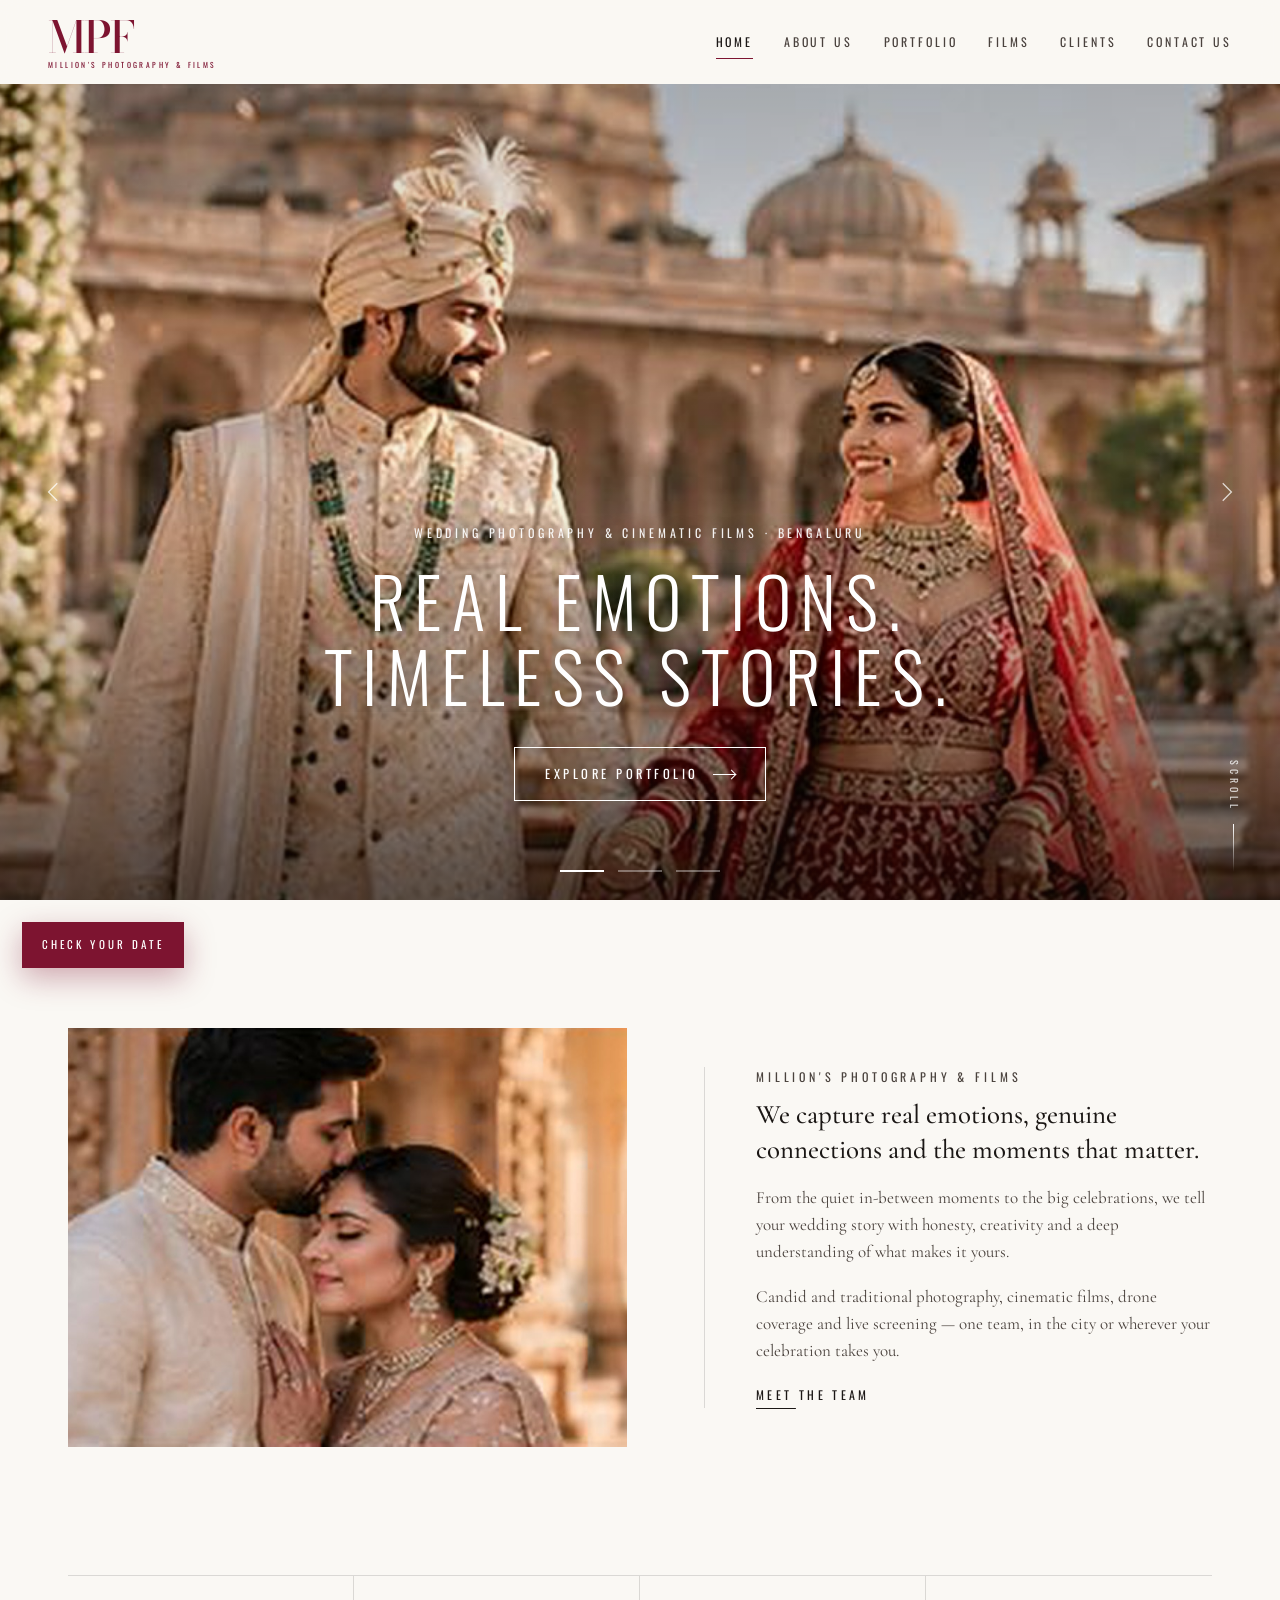
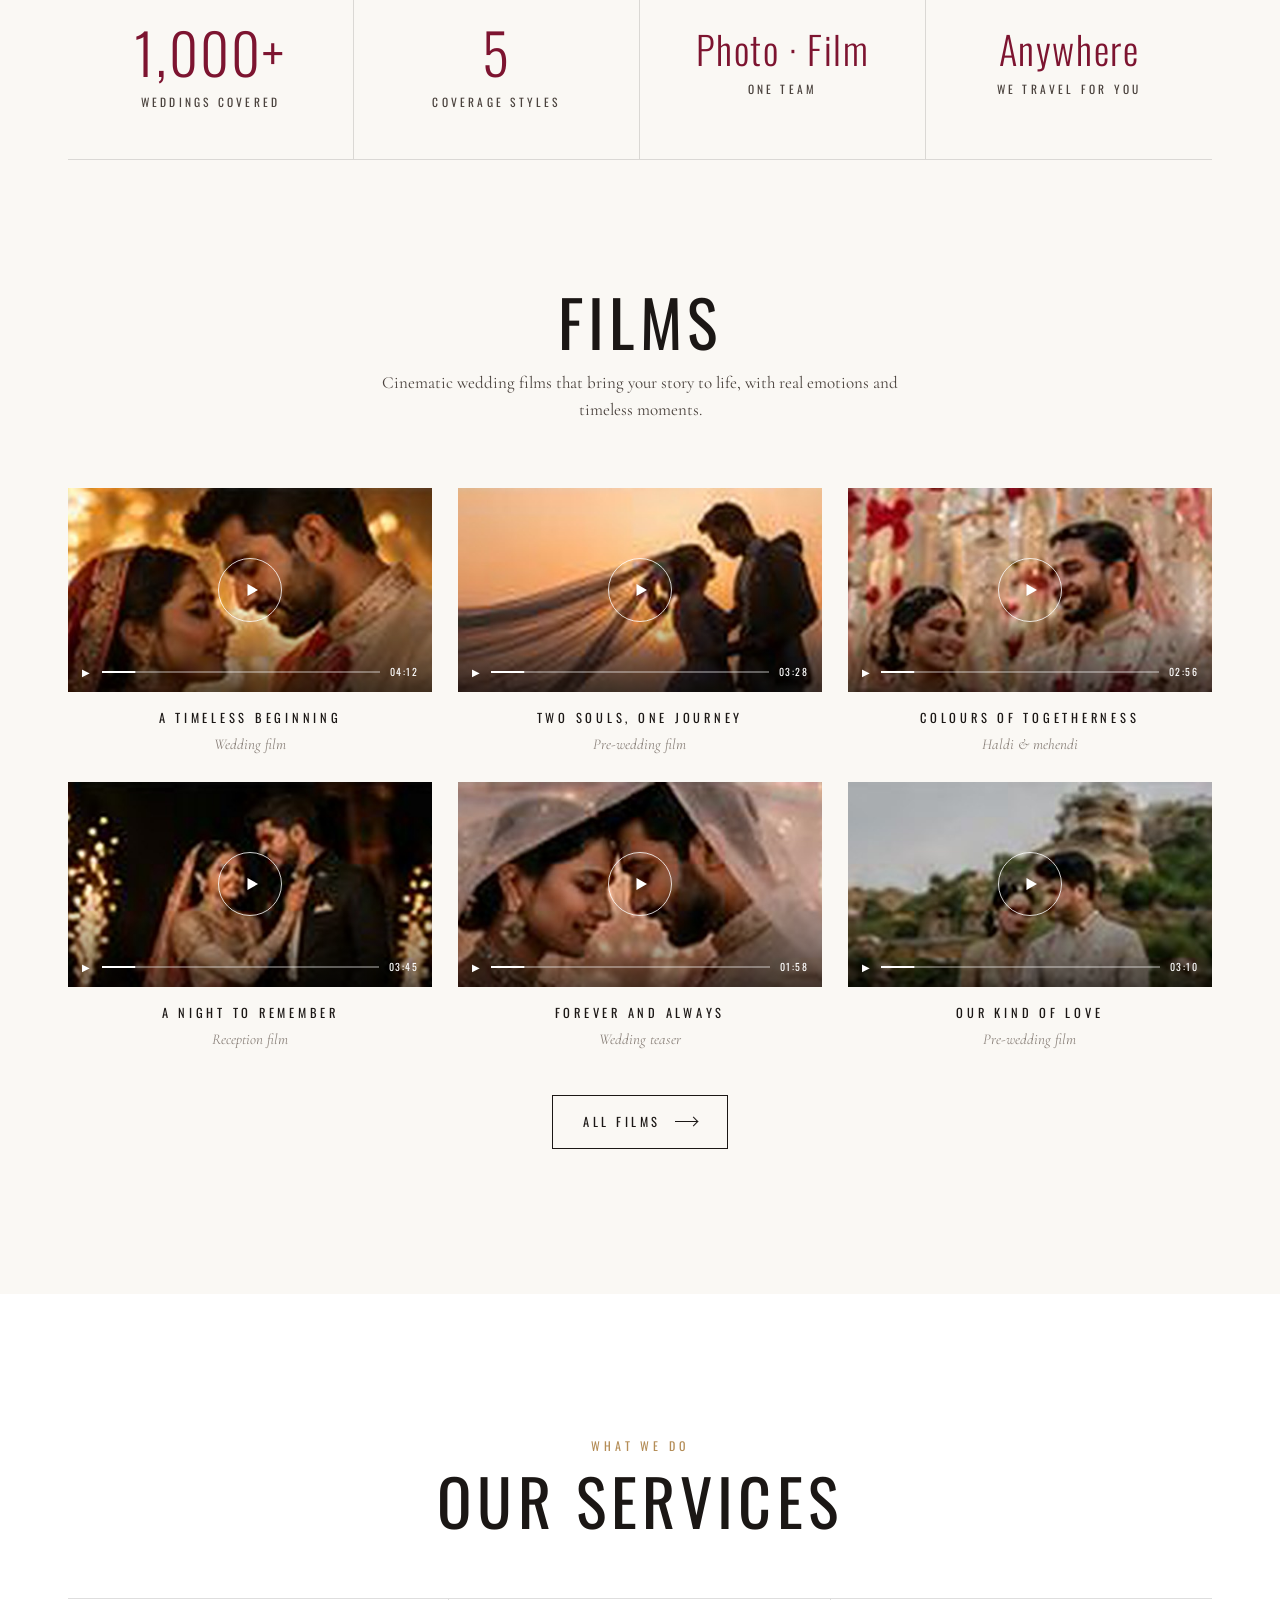
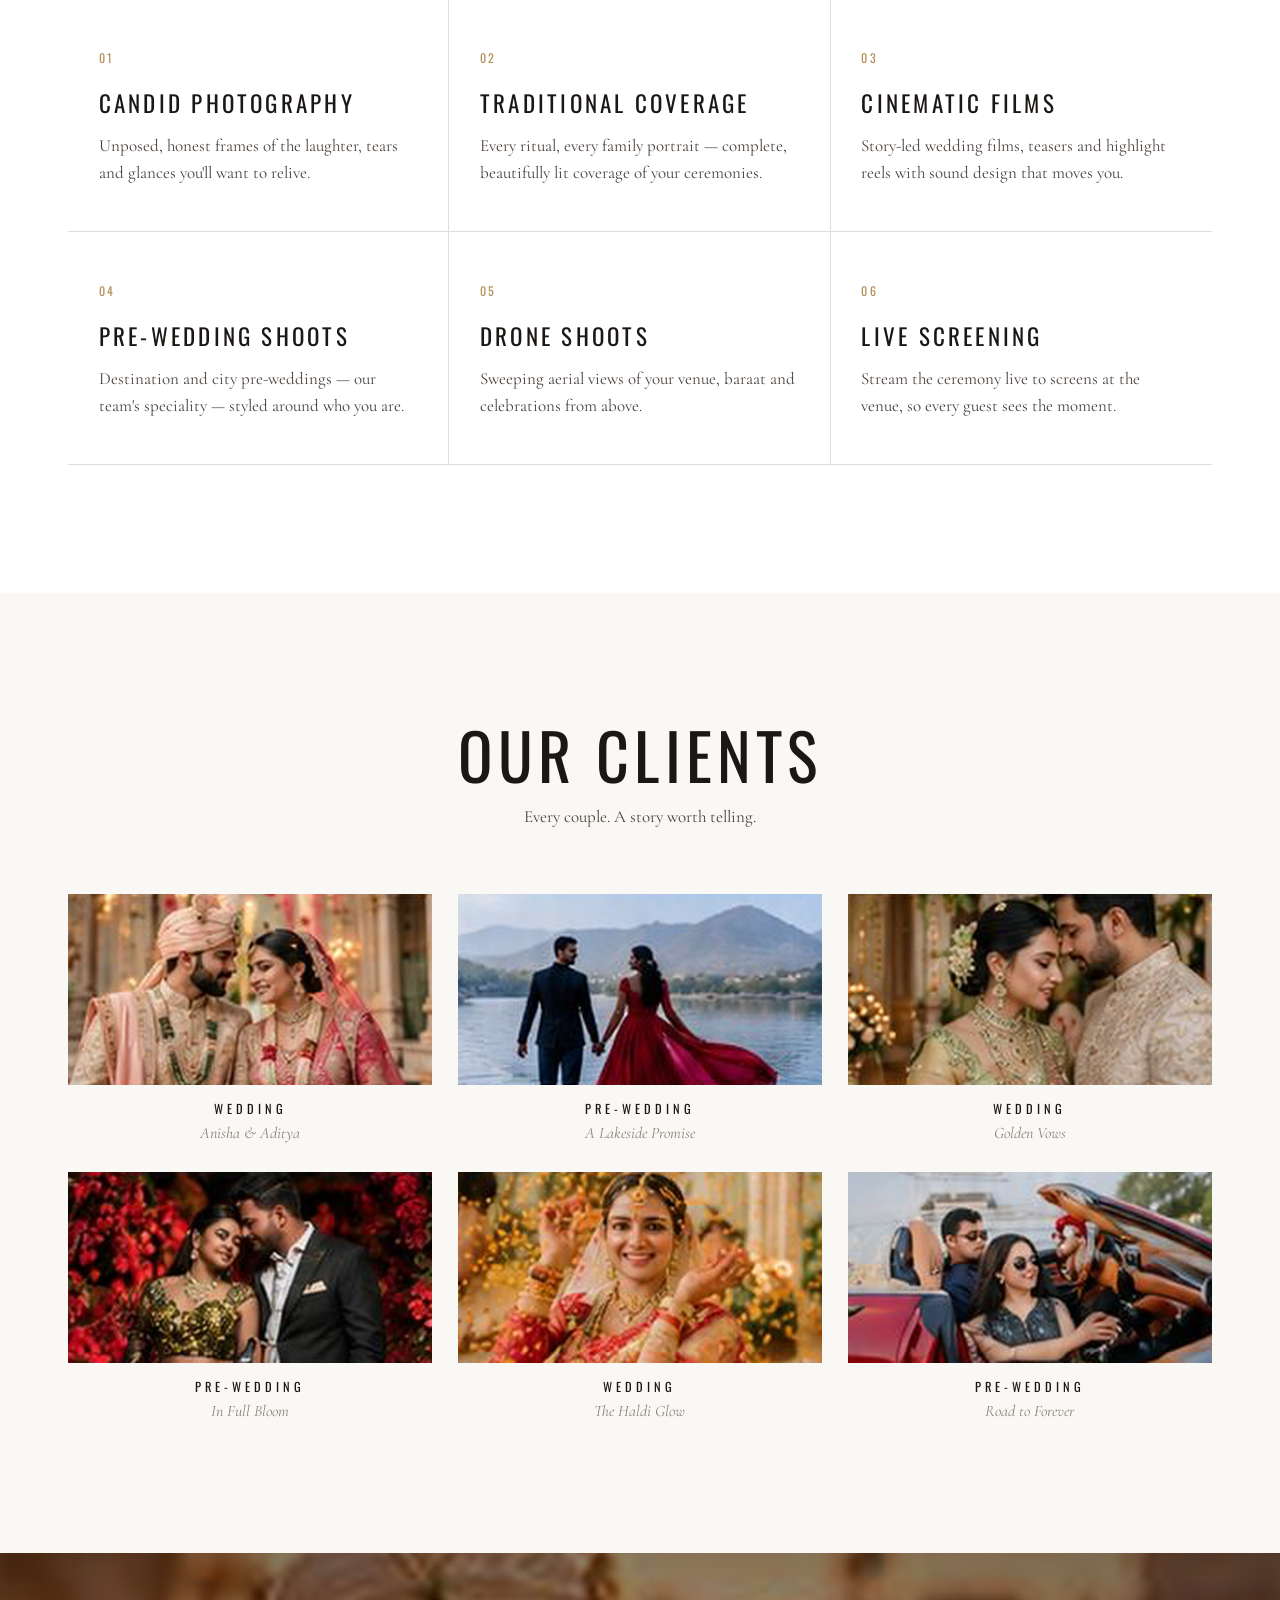
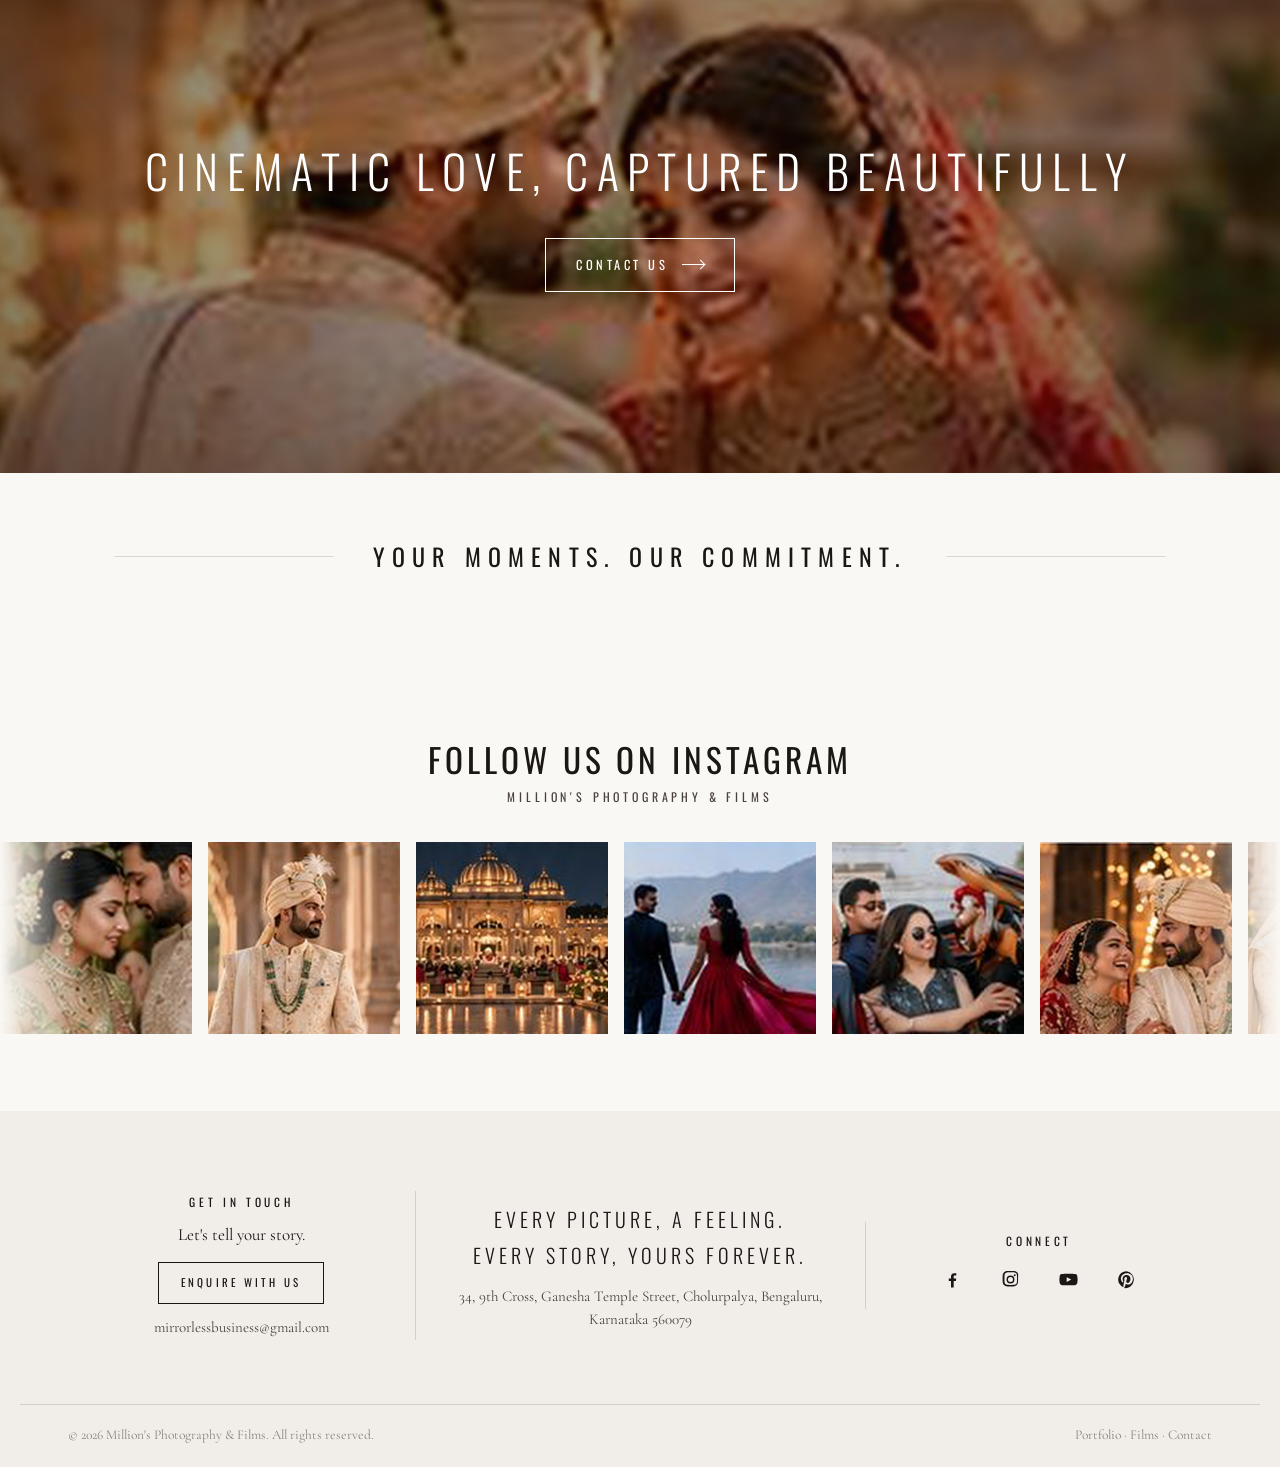
==== index.html @ c2e30fba "Million's Photography & Films website: 13 pages, galleries, film modal, enquiry form, SEO Co-Authore" ====
<!doctype html>
<html lang="en-IN">
<head>
<meta charset="utf-8">
<meta name="viewport" content="width=device-width, initial-scale=1, viewport-fit=cover">
<title>Million&#x27;s Photography &amp; Films — Wedding Photography &amp; Cinematic Films, Bengaluru</title>
<meta name="description" content="Million&#x27;s Photography &amp; Films — candid &amp; traditional wedding photography, cinematic wedding films, pre-wedding shoots, drone and live screening in Bengaluru.">
<link rel="canonical" href="https://millionsphotography.vercel.app/">
<meta name="theme-color" content="#faf8f4">
<meta property="og:type" content="website"><meta property="og:site_name" content="Million&#x27;s Photography &amp; Films">
<meta property="og:title" content="Million&#x27;s Photography &amp; Films — Wedding Photography &amp; Cinematic Films, Bengaluru"><meta property="og:description" content="Million&#x27;s Photography &amp; Films — candid &amp; traditional wedding photography, cinematic wedding films, pre-wedding shoots, drone and live screening in Bengaluru.">
<meta property="og:image" content="https://millionsphotography.vercel.app/assets/img/hero-palace.jpg"><meta name="twitter:card" content="summary_large_image">
<link rel="icon" href="assets/favicon.svg" type="image/svg+xml"><link rel="manifest" href="site.webmanifest">
<link rel="preconnect" href="https://fonts.googleapis.com"><link rel="preconnect" href="https://fonts.gstatic.com" crossorigin>
<link href="https://fonts.googleapis.com/css2?family=Bodoni+Moda:opsz,wght@6..96,500&family=Cormorant+Garamond:ital,wght@0,400;0,500;0,600;1,400&family=Oswald:wght@300;400&display=swap" rel="stylesheet">
<link rel="stylesheet" href="assets/css/site.css">
<script>try{if(sessionStorage.getItem('mpf-seen'))document.documentElement.classList.add('no-loader')}catch(e){}</script>
<script type="application/ld+json">{"@context": "https://schema.org", "@type": "ProfessionalService", "name": "Million's Photography & Films", "alternateName": "MPF", "image": "https://millionsphotography.vercel.app/assets/img/hero-palace.jpg", "url": "https://millionsphotography.vercel.app", "email": "mirrorlessbusiness@gmail.com", "address": {"@type": "PostalAddress", "streetAddress": "34, 9th Cross, Ganesha Temple Street, Cholurpalya", "addressLocality": "Bengaluru", "addressRegion": "Karnataka", "postalCode": "560079", "addressCountry": "IN"}, "areaServed": ["Bengaluru", "Karnataka", "India"], "priceRange": "₹₹₹", "knowsAbout": ["Wedding photography", "Candid photography", "Wedding cinematography", "Pre-wedding shoots", "Drone shoots"], "hasMap": "https://www.google.com/maps/search/?api=1&query=Million's+Photography,+34+9th+Cross,+Cholurpalya,+Bengaluru"}</script>
</head>
<body>
<a class="skip" href="#main">Skip to content</a>
<div class="loader" aria-hidden="true"><div class="mono"><span>M</span><span>P</span><span>F</span></div><div class="cap">Photography &amp; Films</div><div class="bar"><i></i></div></div>
<div class="veil" aria-hidden="true"></div>
<header class="hdr"><div class="wrap">
  <a class="logo" href="index.html" aria-label="Million&#x27;s Photography &amp; Films — home"><b>MPF</b><small>MILLION'S PHOTOGRAPHY &amp; FILMS</small></a>
  <nav class="nav" aria-label="Primary"><a href="index.html" aria-current="page">Home</a><a href="about.html">About Us</a><a href="portfolio.html">Portfolio</a><a href="films.html">Films</a><a href="clients.html">Clients</a><a href="contact.html">Contact Us</a></nav>
  <button class="burger" aria-label="Menu" aria-expanded="false" aria-controls="mnav"><i></i><i></i><i></i></button>
</div></header>
<div class="mnav" id="mnav"><a class="big" href="index.html" aria-current="page"><em>01</em>Home</a><a class="big" href="about.html"><em>02</em>About Us</a><a class="big" href="portfolio.html"><em>03</em>Portfolio</a><a class="big" href="films.html"><em>04</em>Films</a><a class="big" href="clients.html"><em>05</em>Clients</a><a class="big" href="contact.html"><em>06</em>Contact Us</a><p class="meta">34, 9th Cross, Ganesha Temple Street, Cholurpalya, Bengaluru, Karnataka 560079<br><a data-email href="#"></a></p></div>
<main id="main">

<section class="hero" aria-label="Featured work">
  <div class="slide on"><img src="assets/img/hero-palace.jpg" alt="Bride and groom walking through a palace courtyard" width="1364" height="548" fetchpriority="high" ></div><div class="slide"><img src="assets/img/contact-hero.jpg" alt="Couple embracing among white florals" width="1356" height="622" loading="lazy" decoding="async" ></div><div class="slide"><img src="assets/img/story-hero.jpg" alt="Wedding couple at a heritage venue" width="1280" height="484" loading="lazy" decoding="async" ></div>
  <div class="cap"><p class="eyebrow">Wedding Photography &amp; Cinematic Films · Bengaluru</p>
  <h1><span class="ln"><span>Real emotions.</span></span><span class="ln"><span>Timeless stories.</span></span></h1>
  <a class="btn light" href="portfolio.html">Explore portfolio <span class="arr"></span></a></div>
  <button class="ctl prev" aria-label="Previous slide"></button><button class="ctl next" aria-label="Next slide"></button>
  <div class="dots"></div><span class="scroll-cue">SCROLL</span>
</section>

<section class="sec"><div class="wrap split">
  <div class="media frame mask"><img src="assets/img/intro-kiss.jpg" alt="Groom kissing the bride on her forehead under palace arches" width="1324" height="604" loading="lazy" decoding="async" ></div>
  <div class="vline body" data-reveal>
    <p class="eyebrow">Million's Photography &amp; Films</p>
    <h2 class="lede">We capture real emotions, genuine connections and the moments that matter.</h2>
    <p>From the quiet in-between moments to the big celebrations, we tell your wedding story with honesty, creativity and a deep understanding of what makes it yours.</p>
    <p>Candid and traditional photography, cinematic films, drone coverage and live screening — one team, in the city or wherever your celebration takes you.</p>
    <a class="link-u" href="about.html">Meet the team</a>
  </div>
</div></section>

<section class="wrap"><div class="stats" data-stagger>
  <div class="stat"><b data-count="1000" data-suffix="+">0</b><span>Weddings covered</span></div>
  <div class="stat"><b>5</b><span>Coverage styles</span></div>
  <div class="stat"><b style="font-size:clamp(26px,3vw,44px);padding-top:.15em">Photo · Film</b><span>One team</span></div>
  <div class="stat"><b style="font-size:clamp(26px,3vw,44px);padding-top:.15em">Anywhere</b><span>We travel for you</span></div>
</div></section>

<section class="sec"><div class="wrap">
  <div class="sec-head"><h2 class="h-display split-h">Films</h2><p data-reveal>Cinematic wedding films that bring your story to life, with real emotions and timeless moments.</p></div>
  <div class="films" data-stagger><div class="film" role="button" tabindex="0" data-film="a-timeless-beginning" data-title="A Timeless Beginning" data-poster="assets/img/film-1.jpg" data-cursor="Play">
<div class="thumb"><img src="assets/img/film-1.jpg" alt="A Timeless Beginning — wedding film still" width="872" height="276" loading="lazy" decoding="async" ><span class="play"><svg viewBox="0 0 24 24"><path d="M6 4l14 8-14 8z"/></svg></span><span class="bar">▶<i></i>04:12</span></div>
<h3>A Timeless Beginning</h3><p>Wedding film</p></div><div class="film" role="button" tabindex="0" data-film="two-souls-one-journey" data-title="Two Souls, One Journey" data-poster="assets/img/film-2.jpg" data-cursor="Play">
<div class="thumb"><img src="assets/img/film-2.jpg" alt="Two Souls, One Journey — wedding film still" width="876" height="276" loading="lazy" decoding="async" ><span class="play"><svg viewBox="0 0 24 24"><path d="M6 4l14 8-14 8z"/></svg></span><span class="bar">▶<i></i>03:28</span></div>
<h3>Two Souls, One Journey</h3><p>Pre-wedding film</p></div><div class="film" role="button" tabindex="0" data-film="colours-of-togetherness" data-title="Colours of Togetherness" data-poster="assets/img/film-3.jpg" data-cursor="Play">
<div class="thumb"><img src="assets/img/film-3.jpg" alt="Colours of Togetherness — wedding film still" width="832" height="276" loading="lazy" decoding="async" ><span class="play"><svg viewBox="0 0 24 24"><path d="M6 4l14 8-14 8z"/></svg></span><span class="bar">▶<i></i>02:56</span></div>
<h3>Colours of Togetherness</h3><p>Haldi & mehendi</p></div><div class="film" role="button" tabindex="0" data-film="a-night-to-remember" data-title="A Night to Remember" data-poster="assets/img/film-4.jpg" data-cursor="Play">
<div class="thumb"><img src="assets/img/film-4.jpg" alt="A Night to Remember — wedding film still" width="872" height="280" loading="lazy" decoding="async" ><span class="play"><svg viewBox="0 0 24 24"><path d="M6 4l14 8-14 8z"/></svg></span><span class="bar">▶<i></i>03:45</span></div>
<h3>A Night to Remember</h3><p>Reception film</p></div><div class="film" role="button" tabindex="0" data-film="forever-and-always" data-title="Forever and Always" data-poster="assets/img/film-5.jpg" data-cursor="Play">
<div class="thumb"><img src="assets/img/film-5.jpg" alt="Forever and Always — wedding film still" width="872" height="280" loading="lazy" decoding="async" ><span class="play"><svg viewBox="0 0 24 24"><path d="M6 4l14 8-14 8z"/></svg></span><span class="bar">▶<i></i>01:58</span></div>
<h3>Forever and Always</h3><p>Wedding teaser</p></div><div class="film" role="button" tabindex="0" data-film="our-kind-of-love" data-title="Our Kind of Love" data-poster="assets/img/film-6.jpg" data-cursor="Play">
<div class="thumb"><img src="assets/img/film-6.jpg" alt="Our Kind of Love — wedding film still" width="828" height="280" loading="lazy" decoding="async" ><span class="play"><svg viewBox="0 0 24 24"><path d="M6 4l14 8-14 8z"/></svg></span><span class="bar">▶<i></i>03:10</span></div>
<h3>Our Kind of Love</h3><p>Pre-wedding film</p></div></div>
  <p class="center" style="margin-top:44px"><a class="btn" href="films.html">All films <span class="arr"></span></a></p>
</div></section>

<section class="sec" style="background:var(--paper)"><div class="wrap">
  <div class="sec-head"><p class="eyebrow gold" data-reveal>What we do</p><h2 class="h-display split-h" style="margin-top:12px">Our Services</h2></div>
  <div class="svc" data-stagger>
    <article><span class="n">01</span><h3>Candid Photography</h3><p>Unposed, honest frames of the laughter, tears and glances you'll want to relive.</p></article>
    <article><span class="n">02</span><h3>Traditional Coverage</h3><p>Every ritual, every family portrait — complete, beautifully lit coverage of your ceremonies.</p></article>
    <article><span class="n">03</span><h3>Cinematic Films</h3><p>Story-led wedding films, teasers and highlight reels with sound design that moves you.</p></article>
    <article><span class="n">04</span><h3>Pre-Wedding Shoots</h3><p>Destination and city pre-weddings — our team's speciality — styled around who you are.</p></article>
    <article><span class="n">05</span><h3>Drone Shoots</h3><p>Sweeping aerial views of your venue, baraat and celebrations from above.</p></article>
    <article><span class="n">06</span><h3>Live Screening</h3><p>Stream the ceremony live to screens at the venue, so every guest sees the moment.</p></article>
  </div>
</div></section>

<section class="sec"><div class="wrap">
  <div class="sec-head"><h2 class="h-display split-h">Our Clients</h2><p data-reveal>Every couple. A story worth telling.</p></div>
  <div class="cards" data-stagger><a class="card" href="story-anisha-aditya.html" data-cursor="View"><div class="ph"><img src="assets/img/client-1.jpg" alt="Anisha &amp; Aditya — Wedding" width="868" height="420" loading="lazy" decoding="async" ><div class="ov"><span>View story</span></div></div><h3>Wedding</h3><p>Anisha & Aditya</p></a><a class="card" href="story-lakeside-promise.html" data-cursor="View"><div class="ph"><img src="assets/img/client-2.jpg" alt="A Lakeside Promise — Pre-Wedding" width="868" height="420" loading="lazy" decoding="async" ><div class="ov"><span>View story</span></div></div><h3>Pre-Wedding</h3><p>A Lakeside Promise</p></a><a class="card" href="story-golden-vows.html" data-cursor="View"><div class="ph"><img src="assets/img/client-3.jpg" alt="Golden Vows — Wedding" width="868" height="420" loading="lazy" decoding="async" ><div class="ov"><span>View story</span></div></div><h3>Wedding</h3><p>Golden Vows</p></a><a class="card" href="story-in-full-bloom.html" data-cursor="View"><div class="ph"><img src="assets/img/client-4.jpg" alt="In Full Bloom — Pre-Wedding" width="868" height="416" loading="lazy" decoding="async" ><div class="ov"><span>View story</span></div></div><h3>Pre-Wedding</h3><p>In Full Bloom</p></a><a class="card" href="story-haldi-glow.html" data-cursor="View"><div class="ph"><img src="assets/img/client-5.jpg" alt="The Haldi Glow — Wedding" width="868" height="416" loading="lazy" decoding="async" ><div class="ov"><span>View story</span></div></div><h3>Wedding</h3><p>The Haldi Glow</p></a><a class="card" href="story-road-to-forever.html" data-cursor="View"><div class="ph"><img src="assets/img/client-6.jpg" alt="Road to Forever — Pre-Wedding" width="868" height="416" loading="lazy" decoding="async" ><div class="ov"><span>View story</span></div></div><h3>Pre-Wedding</h3><p>Road to Forever</p></a></div>
</div></section>

<section class="cta"><img src="assets/img/about-banner.jpg" alt="" width="1520" height="360" loading="lazy" decoding="async" data-parallax="70" aria-hidden="true"><div class="in"><h2 class="split-h">Cinematic love, captured beautifully</h2><a class="btn light" href="contact.html">Contact us <span class="arr"></span></a></div></section>

<div class="quote-band" data-reveal><p>Your moments. Our commitment.</p></div>

</main>
<section class="ig" aria-labelledby="ig-h">
  <div class="sec-head" style="margin-bottom:36px"><h2 class="h-display h-sm" id="ig-h">Follow us on Instagram</h2><p class="eyebrow" style="margin-top:10px">Million's Photography &amp; Films</p></div>
  <div class="marq"><div class="track"><a data-social="instagram" href="#" target="_blank" rel="noopener" data-cursor="Follow"><img src="assets/img/client-3.jpg" alt="Instagram post" width="868" height="420" loading="lazy" decoding="async" ></a><a data-social="instagram" href="#" target="_blank" rel="noopener" data-cursor="Follow"><img src="assets/img/g02.jpg" alt="Instagram post" width="708" height="572" loading="lazy" decoding="async" ></a><a data-social="instagram" href="#" target="_blank" rel="noopener" data-cursor="Follow"><img src="assets/img/g12.jpg" alt="Instagram post" width="820" height="548" loading="lazy" decoding="async" ></a><a data-social="instagram" href="#" target="_blank" rel="noopener" data-cursor="Follow"><img src="assets/img/client-2.jpg" alt="Instagram post" width="868" height="420" loading="lazy" decoding="async" ></a><a data-social="instagram" href="#" target="_blank" rel="noopener" data-cursor="Follow"><img src="assets/img/client-6.jpg" alt="Instagram post" width="868" height="416" loading="lazy" decoding="async" ></a><a data-social="instagram" href="#" target="_blank" rel="noopener" data-cursor="Follow"><img src="assets/img/g05.jpg" alt="Instagram post" width="708" height="504" loading="lazy" decoding="async" ></a><a data-social="instagram" href="#" target="_blank" rel="noopener" data-cursor="Follow"><img src="assets/img/contact-portrait.jpg" alt="Instagram post" width="1076" height="1264" loading="lazy" decoding="async" ></a><a data-social="instagram" href="#" target="_blank" rel="noopener" data-cursor="Follow"><img src="assets/img/client-1.jpg" alt="Instagram post" width="868" height="420" loading="lazy" decoding="async" ></a><a data-social="instagram" href="#" target="_blank" rel="noopener" data-cursor="Follow"><img src="assets/img/g09.jpg" alt="Instagram post" width="820" height="528" loading="lazy" decoding="async" ></a><a data-social="instagram" href="#" target="_blank" rel="noopener" data-cursor="Follow"><img src="assets/img/client-4.jpg" alt="Instagram post" width="868" height="416" loading="lazy" decoding="async" ></a><a data-social="instagram" href="#" target="_blank" rel="noopener" data-cursor="Follow"><img src="assets/img/g08.jpg" alt="Instagram post" width="708" height="528" loading="lazy" decoding="async" ></a><a data-social="instagram" href="#" target="_blank" rel="noopener" data-cursor="Follow"><img src="assets/img/intro-kiss.jpg" alt="Instagram post" width="1324" height="604" loading="lazy" decoding="async" ></a></div></div>
</section>
<footer class="ftr">
  <div class="wrap cols">
    <div class="col"><h4>Get in touch</h4><p style="margin:0">Let's tell your story.</p><a class="btn sm" href="contact.html">Enquire with us</a><p class="addr"><a data-email href="#"></a></p></div>
    <div class="col"><p class="tag">Every picture, a feeling.<br>Every story, yours forever.</p><p class="addr">34, 9th Cross, Ganesha Temple Street, Cholurpalya, Bengaluru, Karnataka 560079</p></div>
    <div class="col"><h4>Connect</h4><div class="social"><a data-social="facebook" href="#" target="_blank" rel="noopener" aria-label="Facebook"><svg viewBox="0 0 24 24"><path d="M13.5 22v-8.2h2.8l.4-3.2h-3.2V8.5c0-.9.3-1.6 1.6-1.6h1.7V4.1c-.3 0-1.3-.1-2.5-.1-2.5 0-4.2 1.5-4.2 4.3v2.4H7.3v3.2h2.8V22h3.4z"/></svg></a><a data-social="instagram" href="#" target="_blank" rel="noopener" aria-label="Instagram"><svg viewBox="0 0 24 24"><path d="M12 7a5 5 0 100 10 5 5 0 000-10zm0 8.2a3.2 3.2 0 110-6.4 3.2 3.2 0 010 6.4zM17.3 5.5a1.2 1.2 0 100 2.4 1.2 1.2 0 000-2.4zM21.9 7.1c-.1-1.6-.4-3-1.6-4.2S17.5 1.4 15.9 1.3C14.3 1.2 9.7 1.2 8.1 1.3 6.5 1.4 5.1 1.7 3.9 2.9S2.2 5.5 2.1 7.1C2 8.7 2 13.3 2.1 14.9c.1 1.6.4 3 1.6 4.2s2.6 1.5 4.2 1.6c1.6.1 6.2.1 7.8 0 1.6-.1 3-.4 4.2-1.6s1.5-2.6 1.6-4.2c.1-1.6.1-6.2 0-7.8zm-2.1 9.5a3.2 3.2 0 01-1.8 1.8c-1.3.5-4.3.4-5.7.4s-4.4.1-5.7-.4a3.2 3.2 0 01-1.8-1.8c-.5-1.3-.4-4.3-.4-5.7s-.1-4.4.4-5.7A3.2 3.2 0 016.6 3.4c1.3-.5 4.3-.4 5.7-.4s4.4-.1 5.7.4a3.2 3.2 0 011.8 1.8c.5 1.3.4 4.3.4 5.7s.1 4.4-.4 5.7z"/></svg></a><a data-social="youtube" href="#" target="_blank" rel="noopener" aria-label="Youtube"><svg viewBox="0 0 24 24"><path d="M23 7.2a3 3 0 00-2.1-2.1C19 4.6 12 4.6 12 4.6s-7 0-8.9.5A3 3 0 001 7.2 31 31 0 00.5 12a31 31 0 00.5 4.8 3 3 0 002.1 2.1c1.9.5 8.9.5 8.9.5s7 0 8.9-.5a3 3 0 002.1-2.1 31 31 0 00.5-4.8 31 31 0 00-.5-4.8zM9.7 15V9l5.8 3-5.8 3z"/></svg></a><a data-social="pinterest" href="#" target="_blank" rel="noopener" aria-label="Pinterest"><svg viewBox="0 0 24 24"><path d="M12 1.5a10.5 10.5 0 00-3.8 20.3c-.1-.9-.2-2.2 0-3.2l1.3-5.5s-.3-.7-.3-1.6c0-1.5.9-2.7 2-2.7.9 0 1.4.7 1.4 1.6 0 1-.6 2.4-.9 3.8-.3 1.1.6 2.1 1.7 2.1 2 0 3.6-2.2 3.6-5.3 0-2.8-2-4.7-4.8-4.7a5 5 0 00-5.2 5c0 1 .4 2 .9 2.6.1.1.1.2.1.3l-.3 1.4c-.1.2-.2.3-.4.2-1.5-.7-2.4-2.9-2.4-4.6 0-3.7 2.7-7.2 7.9-7.2 4.1 0 7.3 2.9 7.3 6.9 0 4.1-2.6 7.4-6.2 7.4-1.2 0-2.3-.6-2.7-1.4l-.7 2.8c-.3 1-1 2.3-1.5 3.1A10.5 10.5 0 1012 1.5z"/></svg></a></div></div>
  </div>
  <div class="copy"><span>© <span data-year>2026</span> Million&#x27;s Photography &amp; Films. All rights reserved.</span><span><a href="portfolio.html">Portfolio</a> · <a href="films.html">Films</a> · <a href="contact.html">Contact</a></span></div>
</footer>
<a class="enq" href="contact.html">Check your date</a>
<button class="totop" aria-label="Back to top"><svg class="ring" viewBox="0 0 52 52"><circle cx="26" cy="26" r="24"/></svg><i class="ar"></i></button>
<div class="lb modal" id="film-modal" role="dialog" aria-modal="true" aria-label="Film player" aria-hidden="true">
<div class="top"><span class="t">FILM</span><button class="x" aria-label="Close"></button></div>
<div class="stage"><div class="player"></div></div><div></div></div>
<script src="assets/js/config.js"></script>
<script src="assets/js/site.js" defer></script>
</body>
</html>
---- assets/css/site.css ----
/* Million's Photography & Films — site styles */
:root{
  --ivory:#faf8f4; --paper:#fff; --mist:#f1eeea; --ink:#1b1715; --ink-2:#4a423d; --mute:#8a817a;
  --maroon:#7d1430; --maroon-2:#5e0e23; --gold:#b48d57; --line:rgba(27,23,21,.14);
  --f-display:"Oswald","Arial Narrow",sans-serif; --f-serif:"Cormorant Garamond",Georgia,serif; --f-logo:"Bodoni Moda","Didot",serif;
  --ease:cubic-bezier(.22,.8,.18,1); --ease-io:cubic-bezier(.76,0,.24,1);
  --wrap:1240px; --gut:clamp(18px,4vw,48px); --hdr:84px;
}
*,*::before,*::after{box-sizing:border-box}
html{-webkit-text-size-adjust:100%;scroll-behavior:smooth}
body{margin:0;background:var(--ivory);color:var(--ink);font-family:var(--f-serif);font-size:clamp(17px,1.15vw,19px);line-height:1.6;overflow-x:hidden;-webkit-font-smoothing:antialiased}
img{display:block;max-width:100%;height:auto}
a{color:inherit;text-decoration:none}
button{font:inherit;color:inherit;background:none;border:0;cursor:pointer;padding:0}
::selection{background:var(--maroon);color:#fff}
.wrap{max-width:var(--wrap);margin:0 auto;padding:0 var(--gut)}
.sr-only{position:absolute!important;width:1px;height:1px;overflow:hidden;clip:rect(0 0 0 0)}
.skip{position:fixed;left:12px;top:-60px;z-index:999;background:var(--ink);color:#fff;padding:10px 16px;font-family:var(--f-display);letter-spacing:.15em;font-size:12px}
.skip:focus{top:12px}
:focus-visible{outline:2px solid var(--maroon);outline-offset:3px}

/* type */
.eyebrow{font-family:var(--f-display);font-weight:400;font-size:12px;letter-spacing:.32em;text-transform:uppercase;color:var(--ink-2)}
.eyebrow.gold{color:var(--gold)}
.h-display{font-family:var(--f-display);font-weight:400;text-transform:uppercase;letter-spacing:.08em;line-height:1.05;margin:0;font-size:clamp(34px,5vw,64px)}
.h-xl{font-size:clamp(44px,8vw,112px);letter-spacing:.06em}
.h-sm{font-size:clamp(24px,2.6vw,34px);letter-spacing:.12em}
.lede{font-size:clamp(22px,2.1vw,30px);line-height:1.3;font-weight:500;margin:.4em 0 .6em}
.rule{width:56px;height:1px;background:var(--ink);margin:18px auto 0;transform-origin:center}
.rule.left{margin-left:0}
.center{text-align:center}
.muted{color:var(--mute)}
.sec{padding:clamp(72px,10vw,140px) 0}
.sec-tight{padding:clamp(48px,7vw,96px) 0}
.sec-head{text-align:center;max-width:720px;margin:0 auto clamp(36px,5vw,64px)}
.sec-head p{margin:14px auto 0;color:var(--ink-2);max-width:560px}

/* buttons */
.btn{--c:var(--ink);display:inline-flex;align-items:center;gap:14px;padding:16px 30px;border:1px solid var(--c);color:var(--c);font-family:var(--f-display);font-size:12.5px;letter-spacing:.28em;text-transform:uppercase;position:relative;overflow:hidden;isolation:isolate;transition:color .5s var(--ease)}
.btn::before{content:"";position:absolute;inset:0;background:var(--c);transform:scaleY(0);transform-origin:bottom;transition:transform .55s var(--ease);z-index:-1}
.btn:hover{color:var(--ivory)}
.btn:hover::before{transform:scaleY(1)}
.btn.light{--c:#fff}
.btn.light:hover{color:var(--ink)}
.btn.solid{background:var(--ink);color:#fff}
.btn.solid::before{background:var(--maroon)}
.btn .arr{width:22px;height:1px;background:currentColor;position:relative;transition:width .4s var(--ease)}
.btn .arr::after{content:"";position:absolute;right:0;top:-3px;width:7px;height:7px;border-top:1px solid currentColor;border-right:1px solid currentColor;transform:rotate(45deg)}
.btn:hover .arr{width:34px}
.link-u{position:relative;font-family:var(--f-display);font-size:12px;letter-spacing:.28em;text-transform:uppercase}
.link-u::after{content:"";position:absolute;left:0;right:0;bottom:-6px;height:1px;background:currentColor;transform:scaleX(.35);transform-origin:left;transition:transform .5s var(--ease)}
.link-u:hover::after{transform:scaleX(1)}

/* preloader */
.loader{position:fixed;inset:0;z-index:200;display:grid;place-items:center;background:var(--ivory);transition:transform 1s var(--ease-io) .1s}
.loader.done{transform:translateY(-100%)}
.loader .mono{font-family:var(--f-logo);font-size:clamp(64px,10vw,120px);color:var(--maroon);letter-spacing:-.02em;display:flex;overflow:hidden}
.loader .mono span{display:inline-block;transform:translateY(110%);animation:rise .9s var(--ease) forwards}
.loader .mono span:nth-child(2){animation-delay:.08s}.loader .mono span:nth-child(3){animation-delay:.16s}
.loader .bar{position:absolute;bottom:18%;left:50%;width:160px;height:1px;background:var(--line);transform:translateX(-50%);overflow:hidden}
.loader .bar i{position:absolute;inset:0;background:var(--maroon);transform:scaleX(0);transform-origin:left;transition:transform .3s linear}
.loader .cap{position:absolute;bottom:calc(18% + 18px);font-family:var(--f-display);font-size:11px;letter-spacing:.4em;color:var(--mute);text-transform:uppercase}
@keyframes rise{to{transform:none}}
html.no-loader .loader{display:none}

/* page transition veil */
.veil{position:fixed;inset:0;z-index:190;background:var(--ink);transform:translateY(100%);pointer-events:none;visibility:hidden;transition:transform .7s var(--ease-io),visibility 0s .7s}
.veil.on{transform:none;visibility:visible;transition:transform .7s var(--ease-io)}

/* header */
.hdr{position:fixed;inset:0 0 auto;z-index:100;height:var(--hdr);background:rgba(250,248,244,.92);backdrop-filter:saturate(1.4) blur(14px);-webkit-backdrop-filter:saturate(1.4) blur(14px);border-bottom:1px solid transparent;transition:transform .5s var(--ease),height .4s var(--ease),border-color .4s,background .4s}
.hdr.scrolled{--hdr:66px;height:66px;border-color:var(--line)}
.hdr.hide{transform:translateY(-100%)}
.hdr .wrap{height:100%;display:flex;align-items:center;justify-content:space-between;max-width:1400px}
.logo{display:flex;flex-direction:column;align-items:flex-start;line-height:1;color:var(--maroon)}
.logo b{font-family:var(--f-logo);font-weight:500;font-size:44px;letter-spacing:-.03em;transition:font-size .4s var(--ease)}
.hdr.scrolled .logo b{font-size:34px}
.logo small{font-family:var(--f-display);font-size:7.5px;letter-spacing:.32em;color:var(--maroon);margin-top:2px;white-space:nowrap}
.nav{display:flex;gap:clamp(18px,2.4vw,40px)}
.nav a{font-family:var(--f-display);font-size:12px;letter-spacing:.24em;text-transform:uppercase;position:relative;padding:8px 0;color:var(--ink-2);transition:color .3s}
.nav a::after{content:"";position:absolute;left:0;right:0;bottom:0;height:1.5px;background:var(--maroon);transform:scaleX(0);transition:transform .45s var(--ease)}
.nav a:hover{color:var(--ink)}
.nav a:hover::after,.nav a[aria-current]::after{transform:scaleX(1)}
.nav a[aria-current]{color:var(--ink)}
.burger{display:none;width:44px;height:44px;position:relative;z-index:120}
.burger i{position:absolute;left:10px;right:10px;height:1.5px;background:var(--ink);transition:transform .5s var(--ease),top .5s var(--ease),opacity .3s}
.burger i:nth-child(1){top:16px}.burger i:nth-child(2){top:22px}.burger i:nth-child(3){top:28px}
body.menu-open .burger i:nth-child(1){top:22px;transform:rotate(45deg)}
body.menu-open .burger i:nth-child(2){opacity:0}
body.menu-open .burger i:nth-child(3){top:22px;transform:rotate(-45deg)}
.mnav{position:fixed;inset:0;z-index:110;background:var(--ivory);display:flex;flex-direction:column;justify-content:center;padding:0 var(--gut);clip-path:circle(0 at calc(100% - 40px) 40px);transition:clip-path .9s var(--ease-io);visibility:hidden}
body.menu-open .mnav{clip-path:circle(150% at calc(100% - 40px) 40px);visibility:visible}
.mnav a.big{font-family:var(--f-display);font-size:clamp(34px,9vw,56px);text-transform:uppercase;letter-spacing:.06em;line-height:1.25;display:flex;gap:16px;align-items:baseline;opacity:0;transform:translateY(30px);transition:opacity .6s, transform .8s var(--ease)}
.mnav a.big em{font-family:var(--f-serif);font-style:italic;font-size:15px;color:var(--gold);letter-spacing:0}
.mnav a.big[aria-current]{color:var(--maroon)}
body.menu-open .mnav a.big{opacity:1;transform:none}
.mnav .meta{margin-top:40px;font-size:15px;color:var(--ink-2)}
body.menu-open{overflow:hidden}

/* hero slider */
main{padding-top:var(--hdr)}
.hero{position:relative;height:calc(100svh - 84px);min-height:520px;max-height:960px;overflow:hidden;background:#120e0c;color:#fff}
.hero .slide{position:absolute;inset:0;opacity:0;transition:opacity 1.4s var(--ease);}
.hero .slide.on{opacity:1;z-index:1}
.hero .slide img{width:100%;height:100%;object-fit:cover;transform:scale(1.14);transition:transform 9s linear}
.hero .slide.on img{transform:scale(1.02)}
.hero::after{content:"";position:absolute;inset:0;z-index:2;background:linear-gradient(180deg,rgba(0,0,0,.18),rgba(0,0,0,0) 35%,rgba(0,0,0,.05) 55%,rgba(10,6,4,.62));pointer-events:none}
.hero .cap{position:absolute;z-index:3;left:0;right:0;bottom:clamp(64px,11vh,120px);text-align:center;padding:0 var(--gut)}
.hero .cap .eyebrow{color:rgba(255,255,255,.92);text-shadow:0 1px 14px rgba(0,0,0,.5)}
.hero .cap h1{font-family:var(--f-display);font-weight:300;text-transform:uppercase;letter-spacing:.14em;font-size:clamp(30px,5.4vw,78px);line-height:1.08;margin:.3em 0 .5em;text-shadow:0 2px 40px rgba(0,0,0,.35)}
.hero .cap h1 .ln{display:block;overflow:hidden}
.hero .cap h1 .ln>span{display:inline-block;transform:translateY(105%);transition:transform 1.2s var(--ease)}
.hero.ready .cap h1 .ln>span{transform:none}
.hero.ready .cap h1 .ln:nth-child(2)>span{transition-delay:.12s}
.hero .ctl{position:absolute;z-index:4;top:50%;transform:translateY(-50%);width:56px;height:56px;display:grid;place-items:center;color:#fff;opacity:.75;transition:opacity .3s}
.hero .ctl:hover{opacity:1}
.hero .ctl svg{width:26px;height:26px}
.hero .prev{left:clamp(8px,2vw,28px)}.hero .next{right:clamp(8px,2vw,28px)}
.hero .dots{position:absolute;z-index:4;bottom:28px;left:50%;transform:translateX(-50%);display:flex;gap:14px}
.hero .dots button{width:44px;height:2px;background:rgba(255,255,255,.35);position:relative;overflow:hidden}
.hero .dots button i{position:absolute;inset:0;background:#fff;transform:scaleX(0);transform-origin:left}
.hero .dots button.on i{animation:prog var(--dur,6.5s) linear forwards}
.hero.paused .dots button.on i{animation-play-state:paused}
@keyframes prog{to{transform:scaleX(1)}}
.hero .scroll-cue{position:absolute;z-index:4;right:clamp(16px,3vw,40px);bottom:28px;font-family:var(--f-display);font-size:10px;letter-spacing:.4em;writing-mode:vertical-rl;color:rgba(255,255,255,.8);display:flex;align-items:center;gap:12px}
.hero .scroll-cue::after{content:"";width:1px;height:48px;background:linear-gradient(#fff,transparent);animation:cue 2s var(--ease) infinite}
@keyframes cue{0%{transform:scaleY(0);transform-origin:top}50%{transform:scaleY(1);transform-origin:top}51%{transform-origin:bottom}100%{transform:scaleY(0);transform-origin:bottom}}

/* page hero (inner) */
.phead{text-align:center;padding:clamp(40px,6vw,72px) var(--gut) clamp(28px,4vw,48px)}
.crumbs{font-family:var(--f-display);font-size:11px;letter-spacing:.26em;text-transform:uppercase;color:var(--mute);margin-bottom:18px}
.crumbs a:hover{color:var(--maroon)}
.crumbs span{margin:0 10px}
.phead h1{margin:0}
.phead .sub{font-size:clamp(19px,1.6vw,23px);margin:12px 0 0;color:var(--ink-2)}
.pbanner{position:relative;height:clamp(300px,52vw,620px);overflow:hidden}
.pbanner img{position:absolute;inset:-8% 0;width:100%;height:116%;object-fit:cover;will-change:transform}

/* intro split */
.split{display:grid;grid-template-columns:1.1fr 1fr;gap:clamp(32px,6vw,96px);align-items:center}
.split.rev{grid-template-columns:1fr 1.1fr}
.split.rev .media{order:2}
.media{position:relative;overflow:hidden}
.media img{width:100%;height:100%;object-fit:cover;aspect-ratio:4/3}
.frame{position:relative}
.frame::before{content:"";position:absolute;inset:-14px 14px 14px -14px;border:1px solid var(--gold);z-index:-1;opacity:.7}
.vline{border-left:1px solid var(--line);padding-left:clamp(24px,4vw,56px)}
.body p{margin:0 0 1em;color:var(--ink-2)}

/* stats */
.stats{display:grid;grid-template-columns:repeat(4,1fr);border-top:1px solid var(--line);border-bottom:1px solid var(--line)}
.stat{padding:clamp(28px,4vw,48px) 16px;text-align:center;border-right:1px solid var(--line)}
.stat:last-child{border-right:0}
.stat b{display:block;font-family:var(--f-display);font-weight:300;font-size:clamp(36px,4.4vw,60px);letter-spacing:.04em;line-height:1;color:var(--maroon)}
.stat span{display:block;margin-top:12px;font-family:var(--f-display);font-size:11.5px;letter-spacing:.28em;text-transform:uppercase;color:var(--ink-2)}

/* films */
.films{display:grid;grid-template-columns:repeat(3,1fr);gap:clamp(14px,2vw,26px)}
.film{display:block;text-align:center;cursor:pointer}
.film .thumb{position:relative;overflow:hidden;aspect-ratio:16/9;background:#000}
.film .thumb img{width:100%;height:100%;object-fit:cover;transition:transform 1.4s var(--ease),filter .8s}
.film:hover .thumb img{transform:scale(1.08);filter:brightness(.78)}
.film .thumb::after{content:"";position:absolute;inset:0;background:linear-gradient(transparent 55%,rgba(0,0,0,.55))}
.film .play{position:absolute;z-index:2;left:50%;top:50%;width:64px;height:64px;margin:-32px 0 0 -32px;border-radius:50%;border:1px solid rgba(255,255,255,.8);display:grid;place-items:center;transition:transform .6s var(--ease),background .4s}
.film .play svg{width:18px;height:18px;margin-left:3px;fill:#fff}
.film:hover .play{transform:scale(1.15);background:rgba(125,20,48,.85);border-color:transparent}
.film .bar{position:absolute;z-index:2;left:14px;right:14px;bottom:12px;display:flex;align-items:center;gap:10px;color:#fff;font-family:var(--f-display);font-size:10px;letter-spacing:.15em}
.film .bar i{flex:1;height:2px;background:rgba(255,255,255,.35);position:relative}
.film .bar i::after{content:"";position:absolute;inset:0;background:#fff;transform:scaleX(.12);transform-origin:left;transition:transform 2.2s var(--ease)}
.film:hover .bar i::after{transform:scaleX(.9)}
.film h3{font-family:var(--f-display);font-weight:400;font-size:12.5px;letter-spacing:.3em;text-transform:uppercase;margin:16px 0 0}
.film p{margin:4px 0 0;font-size:15px;color:var(--mute);font-style:italic}

/* client cards */
.cards{display:grid;grid-template-columns:repeat(3,1fr);gap:clamp(14px,2vw,26px)}
.card{display:block;text-align:center}
.card .ph{position:relative;overflow:hidden;aspect-ratio:2/1.05}
.card .ph img{width:100%;height:100%;object-fit:cover;transition:transform 1.4s var(--ease)}
.card:hover .ph img{transform:scale(1.07)}
.card .ph .ov{position:absolute;inset:0;display:grid;place-items:center;background:rgba(27,10,14,.42);opacity:0;transition:opacity .6s var(--ease)}
.card .ph .ov span{color:#fff;font-family:var(--f-display);font-size:12px;letter-spacing:.32em;text-transform:uppercase;border:1px solid rgba(255,255,255,.7);padding:12px 22px;transform:translateY(12px);transition:transform .6s var(--ease)}
.card:hover .ov{opacity:1}
.card:hover .ov span{transform:none}
.card h3{font-family:var(--f-display);font-weight:400;font-size:12.5px;letter-spacing:.32em;text-transform:uppercase;margin:14px 0 0}
.card p{margin:2px 0 0;font-size:16px;color:var(--mute);font-style:italic}

/* services */
.svc{display:grid;grid-template-columns:repeat(3,1fr);border-top:1px solid var(--line)}
.svc article{padding:clamp(28px,3.5vw,48px) clamp(18px,2.4vw,36px);border-bottom:1px solid var(--line);border-right:1px solid var(--line);position:relative;overflow:hidden;transition:background .6s var(--ease)}
.svc article:nth-child(3n){border-right:0}
.svc article:hover{background:var(--paper)}
.svc .n{font-family:var(--f-display);font-size:12px;letter-spacing:.2em;color:var(--gold)}
.svc h3{font-family:var(--f-display);font-weight:400;font-size:clamp(20px,1.8vw,24px);letter-spacing:.14em;text-transform:uppercase;margin:14px 0 10px}
.svc p{margin:0;color:var(--ink-2);font-size:17px}
.svc article::after{content:"";position:absolute;left:0;bottom:0;height:2px;width:100%;background:var(--maroon);transform:scaleX(0);transform-origin:left;transition:transform .7s var(--ease)}
.svc article:hover::after{transform:scaleX(1)}

/* banner cta */
.cta{position:relative;height:clamp(340px,42vw,520px);overflow:hidden;color:#fff;display:grid;place-items:center;text-align:center}
.cta img{position:absolute;inset:-12% 0;width:100%;height:124%;object-fit:cover;will-change:transform}
.cta::before{content:"";position:absolute;inset:0;z-index:1;background:radial-gradient(ellipse at center,rgba(20,10,6,.25),rgba(20,10,6,.6))}
.cta .in{position:relative;z-index:2;padding:0 var(--gut)}
.cta h2{font-family:var(--f-display);font-weight:300;font-size:clamp(26px,3.6vw,50px);letter-spacing:.18em;text-transform:uppercase;margin:0 0 30px}

/* marquee / instagram */
.ig{padding:clamp(64px,8vw,110px) 0 clamp(48px,6vw,80px)}
.marq{overflow:hidden;mask-image:linear-gradient(90deg,transparent,#000 6%,#000 94%,transparent);-webkit-mask-image:linear-gradient(90deg,transparent,#000 6%,#000 94%,transparent)}
.marq .track{display:flex;gap:16px;width:max-content;animation:marq 60s linear infinite}
.marq:hover .track{animation-play-state:paused}
.marq a{width:clamp(150px,15vw,220px);aspect-ratio:1;overflow:hidden;flex:none;position:relative}
.marq a img{width:100%;height:100%;object-fit:cover;transition:transform 1s var(--ease)}
.marq a::after{content:"";position:absolute;inset:0;background:rgba(125,20,48,.0);transition:background .4s}
.marq a:hover img{transform:scale(1.1)}
.marq a:hover::after{background:rgba(125,20,48,.35)}
@keyframes marq{to{transform:translateX(-50%)}}
.quote-band{display:flex;align-items:center;gap:clamp(16px,3vw,40px);justify-content:center;padding:clamp(40px,5vw,64px) var(--gut)}
.quote-band::before,.quote-band::after{content:"";flex:1;max-width:220px;height:1px;background:var(--line)}
.quote-band p{margin:0;font-family:var(--f-display);font-size:clamp(16px,2vw,24px);letter-spacing:.3em;text-transform:uppercase;text-align:center}

/* footer */
.ftr{background:var(--mist);padding:clamp(48px,6vw,72px) 0 0}
.ftr .cols{display:grid;grid-template-columns:1fr 1.3fr 1fr;align-items:center}
.ftr .col{text-align:center;padding:10px clamp(12px,3vw,40px)}
.ftr .col+.col{border-left:1px solid var(--line)}
.ftr h4{font-family:var(--f-display);font-weight:400;font-size:11.5px;letter-spacing:.32em;text-transform:uppercase;margin:0 0 10px}
.ftr .tag{font-family:var(--f-display);font-weight:300;font-size:clamp(15px,1.6vw,20px);letter-spacing:.2em;line-height:1.8;text-transform:uppercase;margin:0}
.ftr .addr{font-size:15px;color:var(--ink-2);line-height:1.5;margin:12px 0 0}
.social{display:flex;gap:20px;justify-content:center}
.social a{width:38px;height:38px;display:grid;place-items:center;border-radius:50%;transition:background .4s,color .4s,transform .4s var(--ease)}
.social a:hover{background:var(--maroon);color:#fff;transform:translateY(-3px)}
.social svg{width:19px;height:19px;fill:currentColor}
.ftr .copy{border-top:1px solid var(--line);margin-top:clamp(36px,5vw,56px);padding:20px var(--gut);display:flex;justify-content:space-between;gap:16px;flex-wrap:wrap;font-size:13.5px;color:var(--mute);max-width:var(--wrap);margin-left:auto;margin-right:auto}
.ftr .copy a:hover{color:var(--maroon)}
.btn.sm{padding:11px 22px;font-size:11px;margin-top:14px}

/* gallery + filters */
.tabs{display:flex;justify-content:center;gap:clamp(14px,3vw,44px);flex-wrap:wrap;margin:0 0 clamp(28px,4vw,44px)}
.tabs button{font-family:var(--f-display);font-size:12px;letter-spacing:.26em;text-transform:uppercase;padding:8px 0;position:relative;color:var(--mute);transition:color .3s}
.tabs button::after{content:"";position:absolute;left:0;right:0;bottom:0;height:1.5px;background:var(--maroon);transform:scaleX(0);transition:transform .45s var(--ease)}
.tabs button[aria-selected=true]{color:var(--ink)}
.tabs button[aria-selected=true]::after,.tabs button:hover::after{transform:scaleX(1)}
.tabs sup{font-size:9px;margin-left:4px;color:var(--gold)}
.masonry{columns:3;column-gap:clamp(10px,1.4vw,18px)}
.masonry .it{break-inside:avoid;margin:0 0 clamp(10px,1.4vw,18px);overflow:hidden;position:relative;cursor:zoom-in;transition:opacity .5s var(--ease),transform .6s var(--ease)}
.masonry .it img{width:100%;transition:transform 1.4s var(--ease)}
.masonry .it:hover img{transform:scale(1.06)}
.masonry .it figcaption{position:absolute;left:0;right:0;bottom:0;padding:28px 16px 14px;color:#fff;font-family:var(--f-display);font-size:11px;letter-spacing:.26em;text-transform:uppercase;background:linear-gradient(transparent,rgba(0,0,0,.55));opacity:0;transform:translateY(8px);transition:.5s var(--ease)}
.masonry .it:hover figcaption{opacity:1;transform:none}
.masonry .it.out{display:none}
.masonry .it.fade{opacity:0;transform:scale(.96)}

/* lightbox & modal */
.lb{position:fixed;inset:0;z-index:300;background:rgba(14,10,9,.96);display:grid;grid-template-rows:auto 1fr auto;opacity:0;visibility:hidden;transition:opacity .5s var(--ease),visibility .5s}
.lb.open{opacity:1;visibility:visible}
.lb .top{display:flex;justify-content:space-between;align-items:center;padding:18px var(--gut);color:#fff;font-family:var(--f-display);font-size:12px;letter-spacing:.3em}
.lb .x{width:44px;height:44px;position:relative}
.lb .x::before,.lb .x::after{content:"";position:absolute;left:10px;right:10px;top:21px;height:1.5px;background:#fff;transform:rotate(45deg)}
.lb .x::after{transform:rotate(-45deg)}
.lb .stage{position:relative;display:grid;place-items:center;overflow:hidden;padding:0 70px}
.lb .stage img{max-height:78vh;max-width:100%;width:auto;object-fit:contain;box-shadow:0 30px 80px rgba(0,0,0,.5);transition:opacity .35s,transform .5s var(--ease);user-select:none;-webkit-user-drag:none}
.lb .stage img.swap{opacity:0;transform:scale(.97)}
.lb .nv{position:absolute;top:50%;transform:translateY(-50%);width:56px;height:56px;color:#fff;display:grid;place-items:center;opacity:.7}
.lb .nv:hover{opacity:1}
.lb .nv svg{width:28px;height:28px}
.lb .pv{left:8px}.lb .nx{right:8px}
.lb .cap{color:rgba(255,255,255,.75);text-align:center;padding:16px;font-style:italic}
.lb .strip{display:flex;gap:8px;justify-content:center;padding:0 var(--gut) 20px;overflow-x:auto}
.lb .strip button{flex:none;width:64px;height:44px;opacity:.4;transition:opacity .3s;outline-offset:2px}
.lb .strip button.on{opacity:1;outline:1px solid #fff}
.lb .strip img{width:100%;height:100%;object-fit:cover}
.modal .stage{padding:0 var(--gut)}
.player{width:min(1100px,100%);aspect-ratio:16/9;background:#000;position:relative;box-shadow:0 30px 80px rgba(0,0,0,.6)}
.player iframe{position:absolute;inset:0;width:100%;height:100%;border:0}
.player .soon{position:absolute;inset:0;display:grid;place-items:center;text-align:center;color:#fff}
.player .soon img{position:absolute;inset:0;width:100%;height:100%;object-fit:cover;filter:brightness(.45)}
.player .soon div{position:relative}
.player .soon h3{font-family:var(--f-display);font-weight:300;letter-spacing:.2em;text-transform:uppercase;font-size:clamp(22px,3vw,38px);margin:10px 0}

/* story page */
.story-film{position:relative;overflow:hidden;cursor:pointer;display:block;width:100%}
.story-film img{width:100%;aspect-ratio:21/9;object-fit:cover;transition:transform 1.6s var(--ease)}
.story-film:hover img{transform:scale(1.04)}
.story-film .play{position:absolute;left:50%;top:50%;transform:translate(-50%,-50%);width:92px;height:92px;border-radius:50%;border:1.5px solid #fff;display:grid;place-items:center;background:rgba(0,0,0,.18);transition:transform .6s var(--ease),background .4s}
.story-film:hover .play{transform:translate(-50%,-50%) scale(1.12);background:rgba(125,20,48,.85)}
.story-film .play svg{width:26px;height:26px;fill:#fff;margin-left:4px}
.story-film .play::before{content:"";position:absolute;inset:-12px;border-radius:50%;border:1px solid rgba(255,255,255,.4);animation:ping 2.4s var(--ease) infinite}
@keyframes ping{from{transform:scale(.8);opacity:1}to{transform:scale(1.5);opacity:0}}
.pager{display:grid;grid-template-columns:1fr auto 1fr;border-top:1px solid var(--line);border-bottom:1px solid var(--line);margin-top:clamp(48px,6vw,80px)}
.pager a{padding:24px 12px;font-family:var(--f-display);font-size:12px;letter-spacing:.26em;text-transform:uppercase;display:flex;align-items:center;gap:14px;transition:color .3s}
.pager a:hover{color:var(--maroon)}
.pager a:nth-child(2){border-left:1px solid var(--line);border-right:1px solid var(--line);padding:24px clamp(20px,5vw,80px);justify-content:center}
.pager a:last-child{justify-content:flex-end}
.story-meta{display:flex;justify-content:center;gap:clamp(20px,4vw,60px);flex-wrap:wrap;margin-top:22px}
.story-meta div{text-align:center}
.story-meta dt{font-family:var(--f-display);font-size:10.5px;letter-spacing:.3em;text-transform:uppercase;color:var(--mute)}
.story-meta dd{margin:4px 0 0;font-size:17px}

/* about */
.founders{display:grid;grid-template-columns:1fr 1fr;gap:clamp(24px,5vw,72px);max-width:1000px;margin:0 auto}
.person{text-align:center}
.person .ph{overflow:hidden;aspect-ratio:4/3}
.person .ph img{width:100%;height:100%;object-fit:cover;transition:transform 1.4s var(--ease),filter 1s}
.person:hover .ph img{transform:scale(1.05)}
.person h3{font-family:var(--f-display);font-weight:400;font-size:15px;letter-spacing:.26em;text-transform:uppercase;margin:18px 0 4px}
.person .role{font-family:var(--f-display);font-size:10.5px;letter-spacing:.3em;text-transform:uppercase;color:var(--gold)}
.person p{margin:8px 0 0;color:var(--ink-2);font-size:16px}
.team{display:grid;grid-template-columns:repeat(3,1fr);gap:clamp(16px,2.4vw,32px)}
.team .person .ph{aspect-ratio:2/1}
.team .person h3{font-size:13px}
.approach{display:grid;grid-template-columns:repeat(3,1fr)}
.approach>div{text-align:center;padding:10px clamp(16px,3vw,48px)}
.approach>div+div{border-left:1px solid var(--line)}
.approach h3{font-family:var(--f-display);font-weight:400;font-size:20px;letter-spacing:.2em;text-transform:uppercase;margin:0}
.approach .rule{margin-bottom:18px}
.approach p{margin:0;color:var(--ink-2)}
.timeline{position:relative;max-width:880px;margin:0 auto}
.timeline::before{content:"";position:absolute;left:50%;top:0;bottom:0;width:1px;background:var(--line)}
.tl{display:grid;grid-template-columns:1fr 1fr;gap:56px;position:relative;padding:22px 0}
.tl::before{content:"";position:absolute;left:50%;top:32px;width:11px;height:11px;margin-left:-5px;border-radius:50%;background:var(--ivory);border:1px solid var(--maroon)}
.tl h4{font-family:var(--f-display);font-weight:400;letter-spacing:.2em;text-transform:uppercase;font-size:15px;margin:0 0 6px;color:var(--maroon)}
.tl p{margin:0;color:var(--ink-2)}
.tl>div:first-child{text-align:right}

/* contact */
.contact-grid{display:grid;grid-template-columns:1fr 1.25fr;gap:0}
.contact-grid aside{padding-right:clamp(24px,4vw,56px);border-right:1px solid var(--line)}
.contact-grid .formcol{padding-left:clamp(24px,4vw,56px)}
.info{list-style:none;margin:26px 0;padding:22px 0;border-top:1px solid var(--line);border-bottom:1px solid var(--line)}
.info li{display:grid;grid-template-columns:150px 1fr;gap:12px;padding:8px 0;align-items:baseline}
.info b{font-family:var(--f-display);font-weight:400;font-size:11px;letter-spacing:.28em;text-transform:uppercase}
.info span,.info a{font-size:16.5px;color:var(--ink-2);line-height:1.45}
.info a:hover{color:var(--maroon)}
.form{display:grid;grid-template-columns:1fr 1fr;gap:30px 28px}
.fld{position:relative}
.fld.full{grid-column:1/-1}
.fld label{display:block;font-family:var(--f-display);font-size:11px;letter-spacing:.26em;text-transform:uppercase;margin-bottom:8px;color:var(--ink-2)}
.fld label i{color:var(--maroon);font-style:normal;margin-left:3px}
.fld input,.fld select,.fld textarea{width:100%;font:inherit;font-size:18px;color:var(--ink);background:transparent;border:0;border-bottom:1px solid var(--line);padding:8px 0 10px;border-radius:0;outline:0;transition:border-color .3s;-webkit-appearance:none;appearance:none}
.fld select{background:url("data:image/svg+xml,%3Csvg xmlns='http://www.w3.org/2000/svg' width='12' height='8'%3E%3Cpath d='M1 1l5 5 5-5' fill='none' stroke='%231b1715'/%3E%3C/svg%3E") right 4px center no-repeat;padding-right:24px}
.fld textarea{min-height:120px;resize:vertical}
.fld .ln{position:absolute;left:0;bottom:0;height:1.5px;width:100%;background:var(--maroon);transform:scaleX(0);transform-origin:left;transition:transform .5s var(--ease)}
.fld.full .ln{bottom:6px}
.fld:focus-within .ln{transform:scaleX(1)}
.fld .err{display:block;min-height:0;font-size:13px;color:var(--maroon);margin-top:6px;font-style:italic;opacity:0;transition:opacity .3s}
.fld.bad .err{opacity:1}
.fld.bad input,.fld.bad select,.fld.bad textarea{border-color:var(--maroon)}
.check{grid-column:1/-1;display:flex;gap:12px;align-items:flex-start;font-size:16px;color:var(--ink-2);cursor:pointer}
.check input{width:18px;height:18px;margin-top:4px;accent-color:var(--maroon)}
.form .actions{grid-column:1/-1}
.form .btn{width:100%;justify-content:center;padding:20px}
.sent{display:none;text-align:center;padding:48px 16px;border:1px solid var(--line);background:var(--paper)}
.sent.on{display:block;animation:fadeup .8s var(--ease)}
.sent .tick{width:64px;height:64px;margin:0 auto 18px}
.sent .tick path{stroke-dasharray:60;stroke-dashoffset:60;animation:draw 1s .2s var(--ease) forwards}
@keyframes draw{to{stroke-dashoffset:0}}
@keyframes fadeup{from{opacity:0;transform:translateY(16px)}to{opacity:1;transform:none}}
.map{position:relative;height:clamp(320px,40vw,480px);filter:grayscale(.85) contrast(1.05);transition:filter .8s}
.map:hover{filter:none}
.map iframe{width:100%;height:100%;border:0}
.faq{max-width:860px;margin:0 auto}
.faq details{border-bottom:1px solid var(--line)}
.faq summary{list-style:none;cursor:pointer;padding:24px 40px 24px 0;position:relative;font-family:var(--f-display);font-size:clamp(14px,1.4vw,17px);letter-spacing:.16em;text-transform:uppercase}
.faq summary::-webkit-details-marker{display:none}
.faq summary::after{content:"+";position:absolute;right:6px;top:50%;transform:translateY(-50%);font-size:24px;font-weight:300;transition:transform .4s var(--ease)}
.faq details[open] summary::after{transform:translateY(-50%) rotate(45deg)}
.faq .ans{overflow:hidden;color:var(--ink-2)}
.faq .ans p{margin:0 0 24px}

/* floating ui */
.totop{position:fixed;right:22px;bottom:22px;z-index:90;width:52px;height:52px;border-radius:50%;background:var(--paper);box-shadow:0 8px 30px rgba(0,0,0,.12);display:grid;place-items:center;opacity:0;transform:translateY(20px);transition:opacity .4s,transform .5s var(--ease)}
.totop.on{opacity:1;transform:none}
.totop svg.ring{position:absolute;inset:0;transform:rotate(-90deg)}
.totop svg.ring circle{fill:none;stroke:var(--maroon);stroke-width:1.5;stroke-dasharray:151;stroke-dashoffset:151}
.totop .ar{width:14px;height:14px;border-left:1.5px solid var(--ink);border-top:1.5px solid var(--ink);transform:rotate(45deg) translate(2px,2px)}
.enq{position:fixed;left:22px;bottom:22px;z-index:90;background:var(--maroon);color:#fff;font-family:var(--f-display);font-size:11px;letter-spacing:.28em;text-transform:uppercase;padding:14px 20px;box-shadow:0 10px 30px rgba(125,20,48,.35);transform:translateY(90px);transition:transform .6s var(--ease),background .3s}
.enq.on{transform:none}
.enq:hover{background:var(--maroon-2)}
.cursor{position:fixed;left:0;top:0;z-index:400;pointer-events:none;width:10px;height:10px;margin:-5px 0 0 -5px;border-radius:50%;background:var(--maroon);transition:width .4s var(--ease),height .4s var(--ease),margin .4s var(--ease),background .4s,opacity .3s;display:grid;place-items:center;color:#fff;font-family:var(--f-display);font-size:10px;letter-spacing:.2em;opacity:0}
.cursor.on{opacity:1}
.cursor.big{width:84px;height:84px;margin:-42px 0 0 -42px;background:rgba(125,20,48,.88)}
.cursor span{opacity:0;transition:opacity .3s}
.cursor.big span{opacity:1}
@media (hover:none){.cursor{display:none}}

/* reveal */
[data-reveal]{opacity:0;transform:translateY(36px);transition:opacity 1.1s var(--ease),transform 1.2s var(--ease);transition-delay:var(--d,0s)}
[data-reveal=fade]{transform:none}
[data-reveal=zoom]{transform:scale(.94)}
[data-reveal].in{opacity:1;transform:none}
.mask{position:relative;overflow:hidden}
.mask::after{content:"";position:absolute;inset:0;background:var(--ivory);transform-origin:right;transition:transform 1.3s var(--ease-io);transition-delay:var(--d,0s);z-index:2}
.mask.in::after{transform:scaleX(0)}
.mask img{transform:scale(1.2);transition:transform 2s var(--ease);transition-delay:var(--d,0s)}
.mask.in img{transform:scale(1)}
.split-h .ch{display:inline-block;opacity:0;transform:translateY(.5em) rotate(4deg);transition:opacity .8s var(--ease),transform 1s var(--ease)}
.split-h.in .ch{opacity:1;transform:none}
.rule[data-reveal]{transform:scaleX(0)}
.rule[data-reveal].in{transform:scaleX(1)}

/* 404 */
.nf{min-height:70vh;display:grid;place-items:center;text-align:center;padding:60px var(--gut)}
.nf b{font-family:var(--f-logo);font-size:clamp(100px,18vw,220px);color:var(--maroon);line-height:1;display:block}

/* responsive */
@media (max-width:980px){
  .nav{display:none}.burger{display:block}
  .films,.cards,.team{grid-template-columns:repeat(2,1fr)}
  .svc{grid-template-columns:1fr 1fr}.svc article:nth-child(3n){border-right:1px solid var(--line)}.svc article:nth-child(2n){border-right:0}
  .stats{grid-template-columns:1fr 1fr}.stat:nth-child(2){border-right:0}.stat:nth-child(-n+2){border-bottom:1px solid var(--line)}
  .masonry{columns:2}
  .contact-grid{grid-template-columns:1fr}
  .contact-grid aside{padding:0 0 48px;border-right:0;border-bottom:1px solid var(--line);margin-bottom:48px}
  .contact-grid .formcol{padding-left:0}
}
@media (max-width:720px){
  :root{--hdr:70px}
  .logo b{font-size:36px}
  .split,.split.rev{grid-template-columns:1fr}.split.rev .media{order:0}
  .vline{border-left:0;padding-left:0}
  .films,.cards{grid-template-columns:1fr 1fr;gap:12px}
  .film .play{width:46px;height:46px;margin:-23px 0 0 -23px}
  .film h3,.card h3{font-size:10.5px;letter-spacing:.2em}
  .film p,.card p{font-size:14px}
  .film .bar{display:none}
  .svc{grid-template-columns:1fr}.svc article{border-right:0!important}
  .founders{grid-template-columns:1fr}
  .team{grid-template-columns:1fr 1fr}
  .approach{grid-template-columns:1fr;gap:36px}.approach>div+div{border-left:0}
  .ftr .cols{grid-template-columns:1fr;gap:32px}.ftr .col+.col{border-left:0;border-top:1px solid var(--line);padding-top:32px}
  .form{grid-template-columns:1fr}
  .info li{grid-template-columns:1fr;gap:2px}
  .pager{grid-template-columns:1fr 1fr}.pager a:nth-child(2){display:none}
  .timeline::before{left:6px}.tl{grid-template-columns:1fr;gap:6px;padding-left:32px}.tl::before{left:6px;margin-left:-5px}.tl>div:first-child{text-align:left}
  .lb .stage{padding:0 8px}.lb .nv{display:none}
  .hero .ctl,.hero .scroll-cue{display:none}
  .hero .cap .eyebrow{font-size:10px;letter-spacing:.24em}
  .stat b{font-size:30px}
  .enq{left:14px;bottom:14px}.totop{right:14px;bottom:14px}
  .quote-band::before,.quote-band::after{display:none}
}
@media (prefers-reduced-motion:reduce){
  *,*::before,*::after{animation-duration:.01ms!important;animation-iteration-count:1!important;transition-duration:.01ms!important;transition-delay:0s!important}
  [data-reveal],.split-h .ch{opacity:1;transform:none}
  .mask::after{display:none}.mask img{transform:none}
  .marq .track{animation:none}
}
body.menu-open .hdr{z-index:115;background:transparent;border-color:transparent;backdrop-filter:none;-webkit-backdrop-filter:none;transform:none}
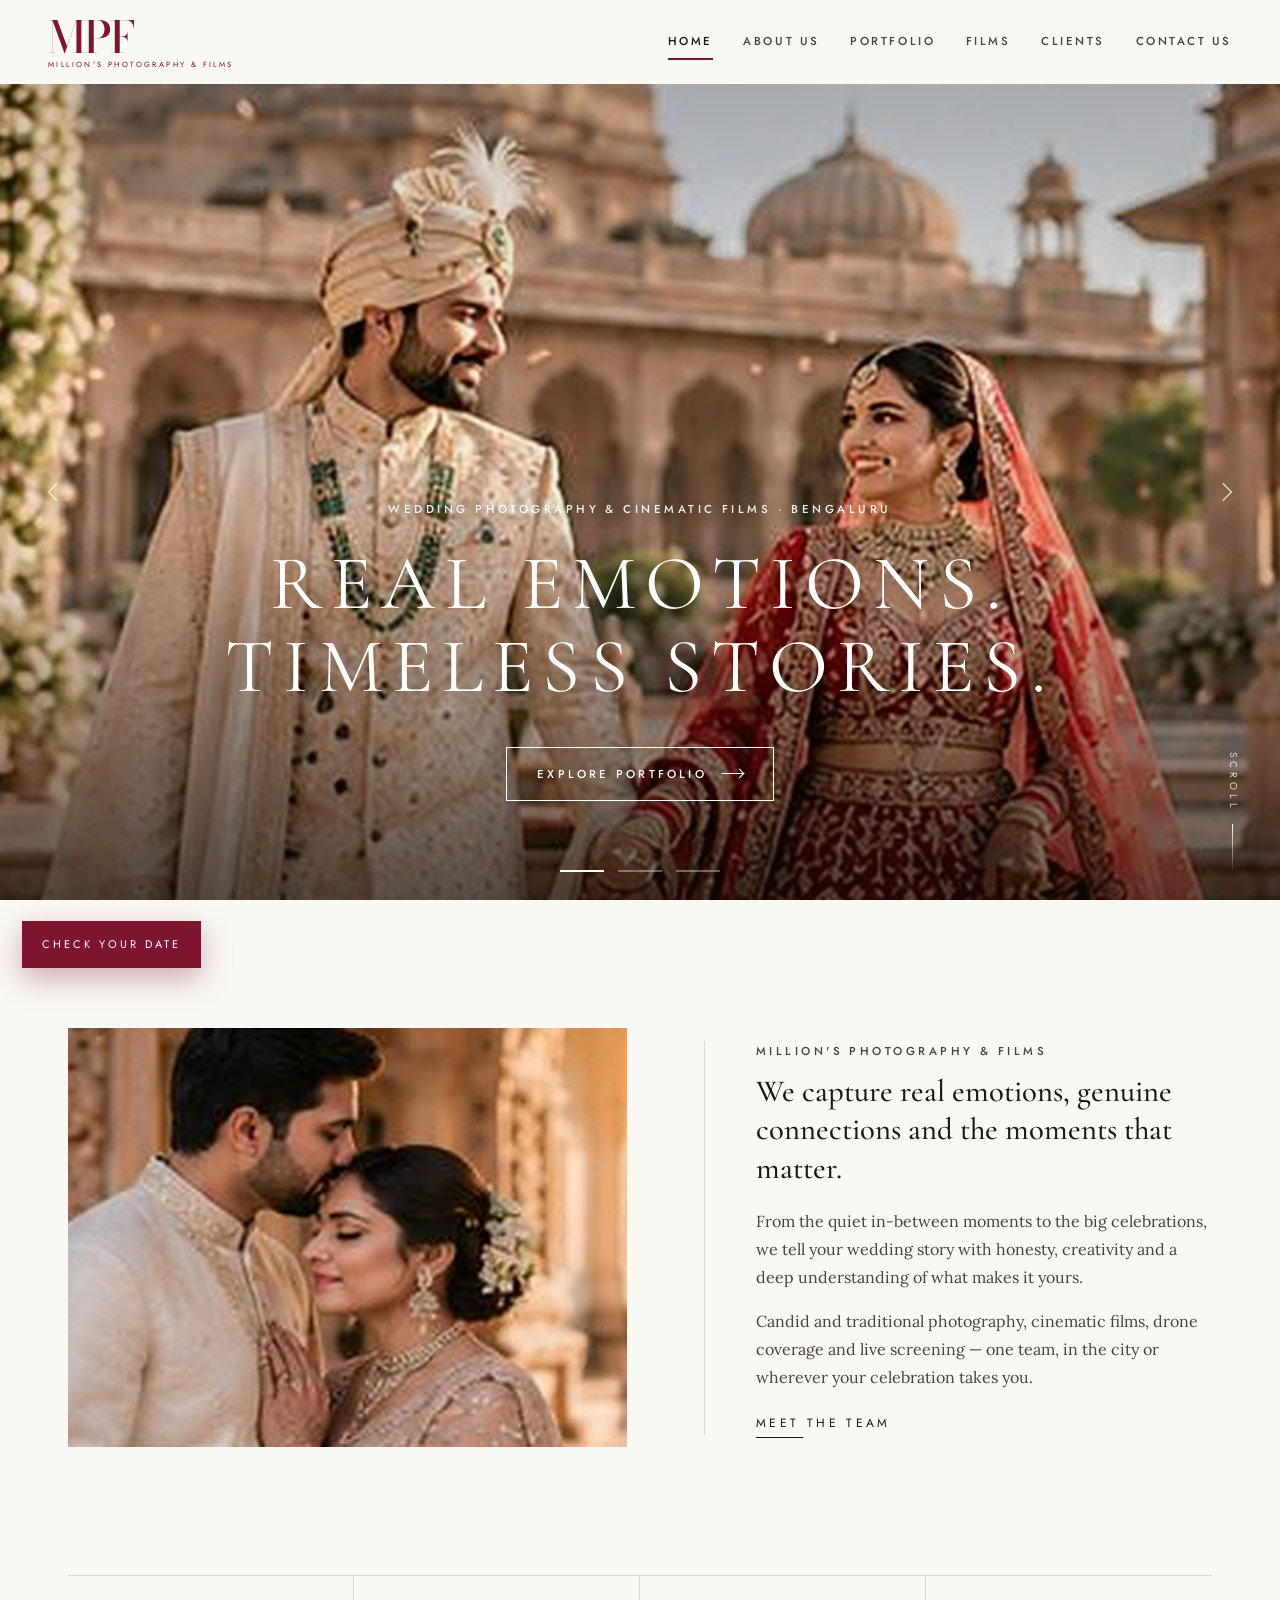
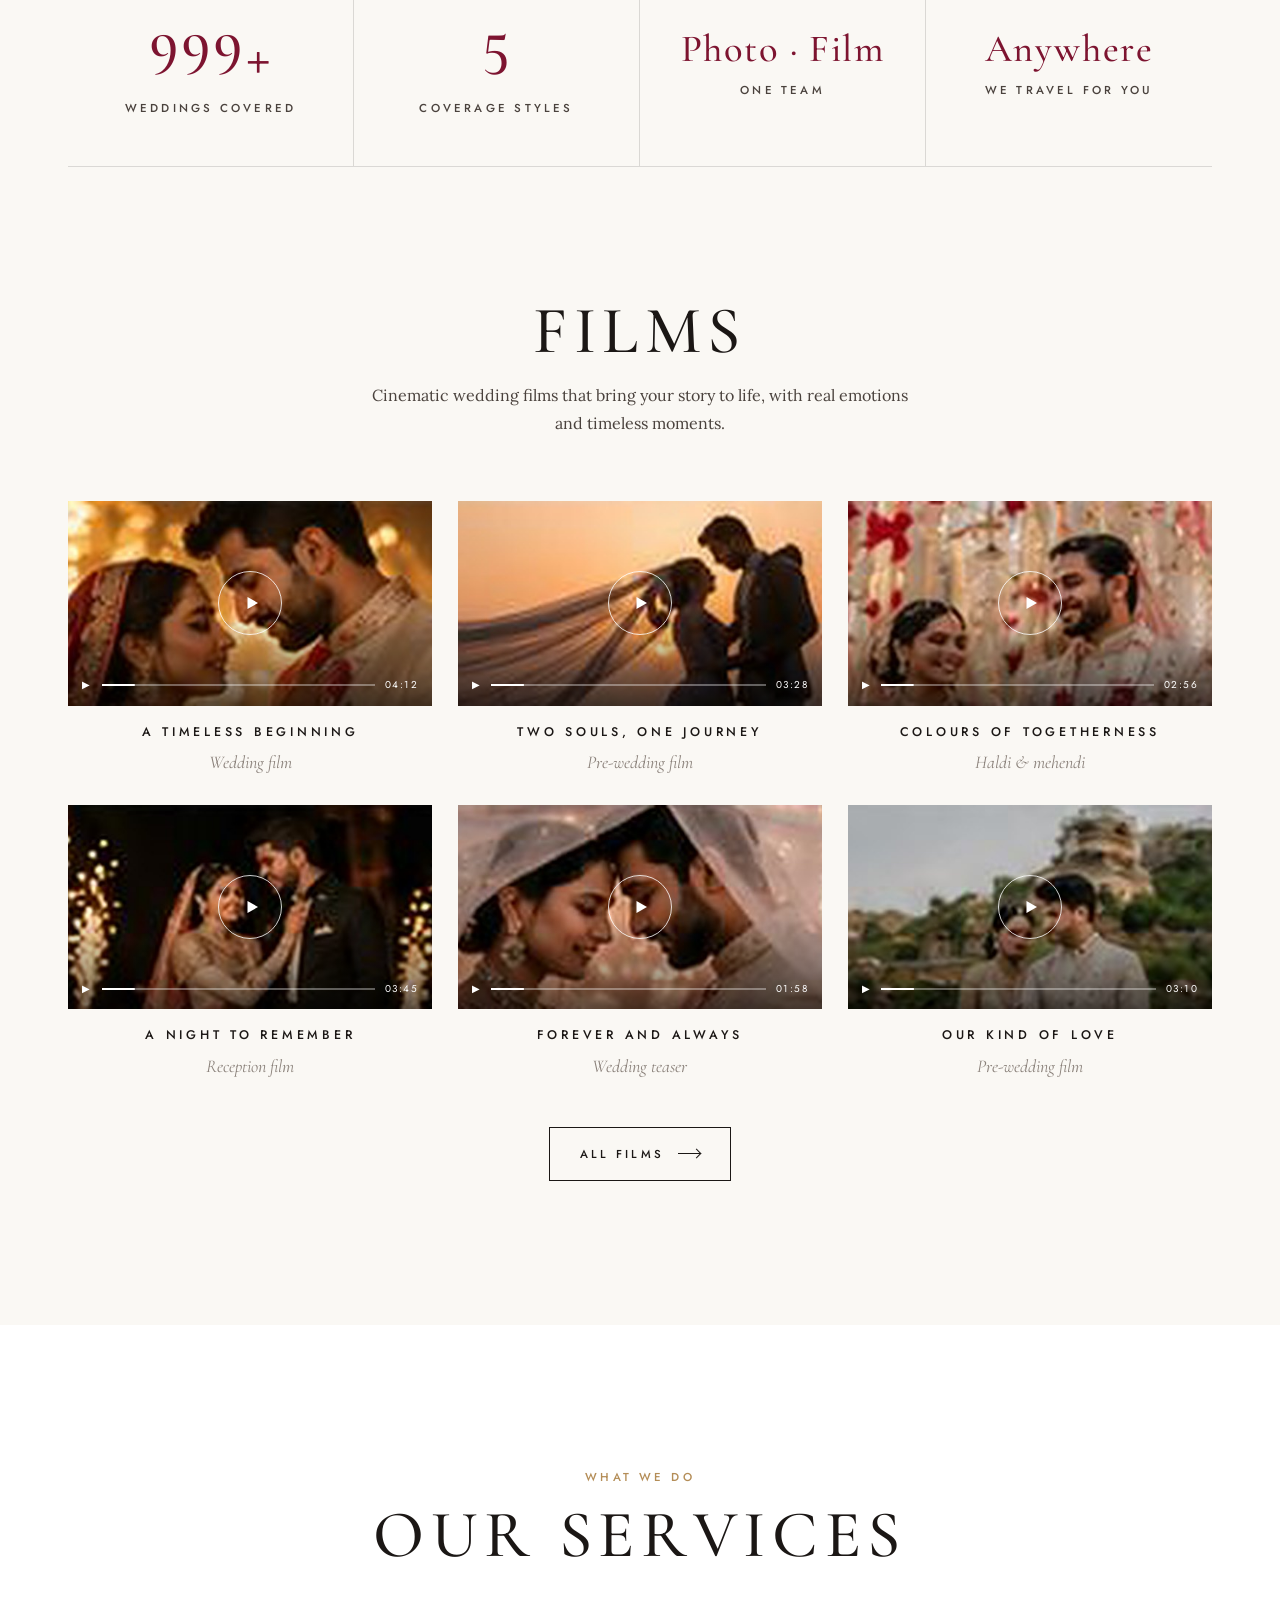
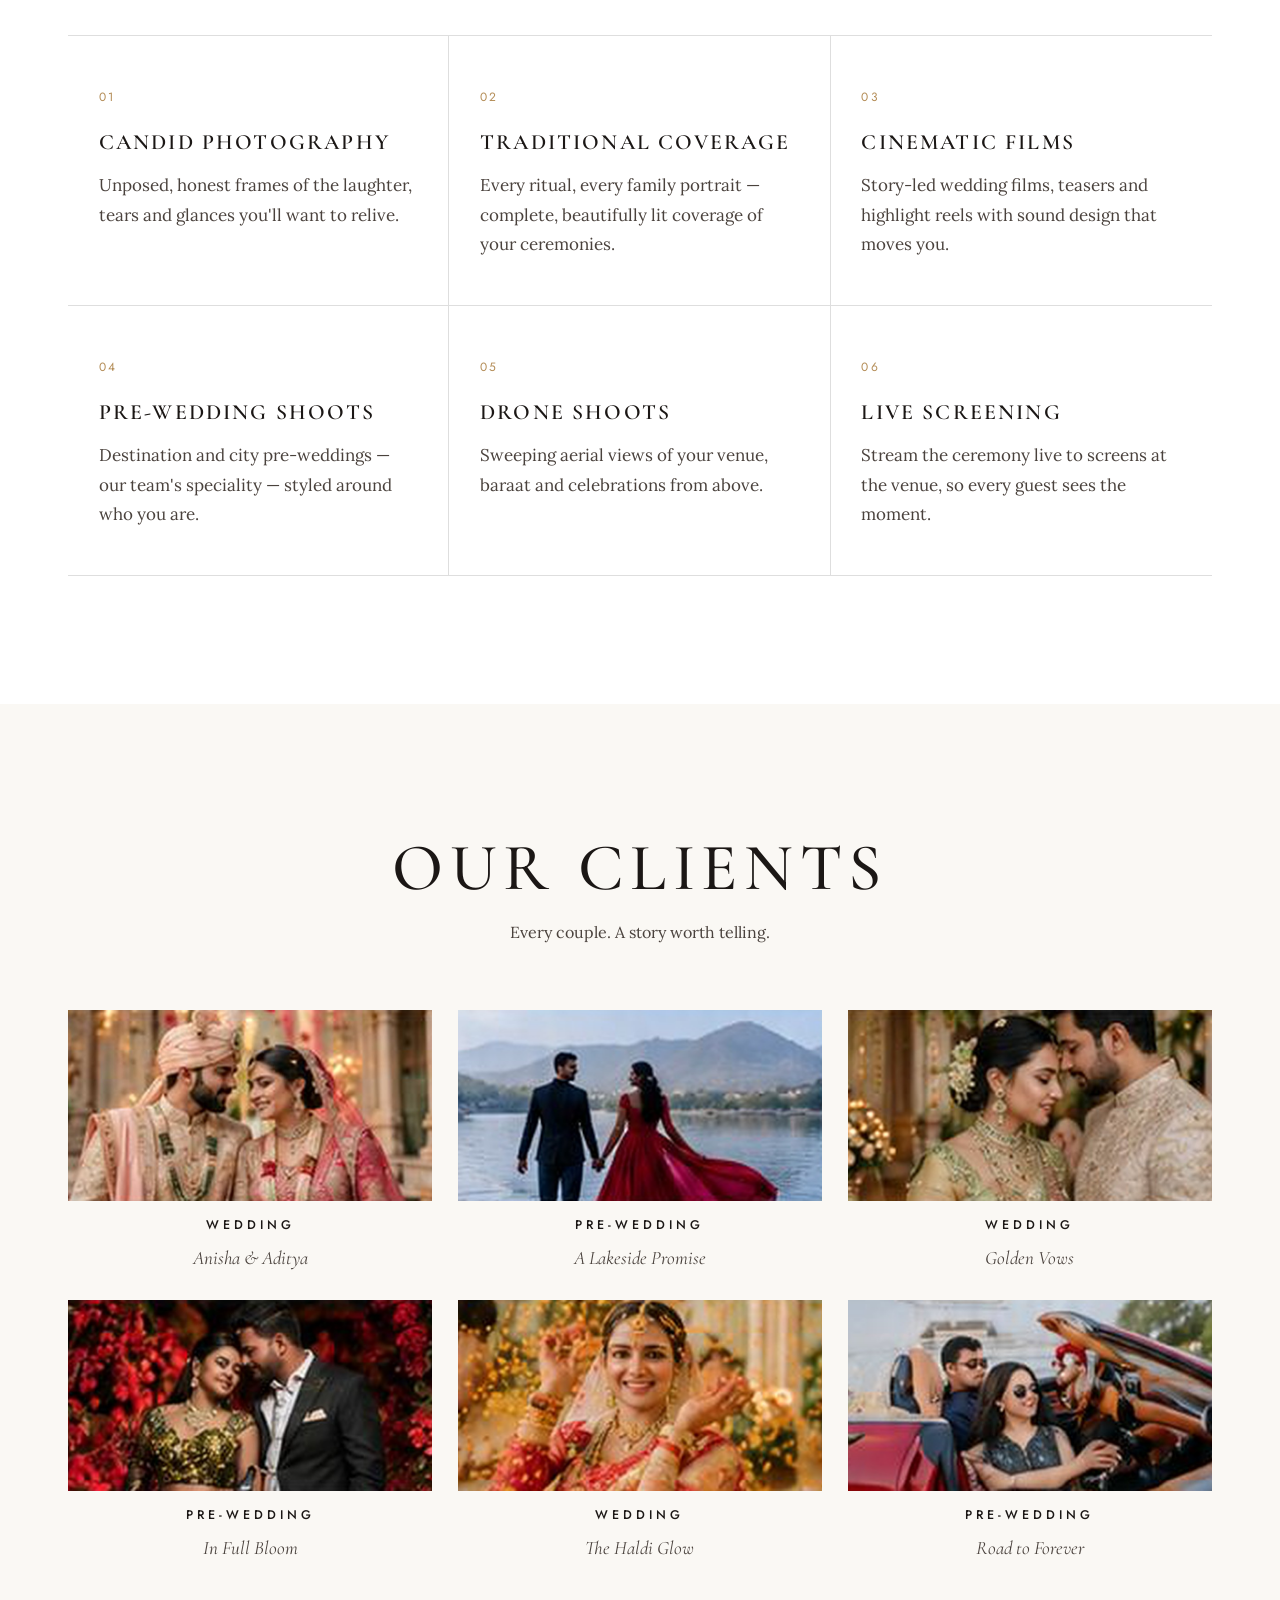
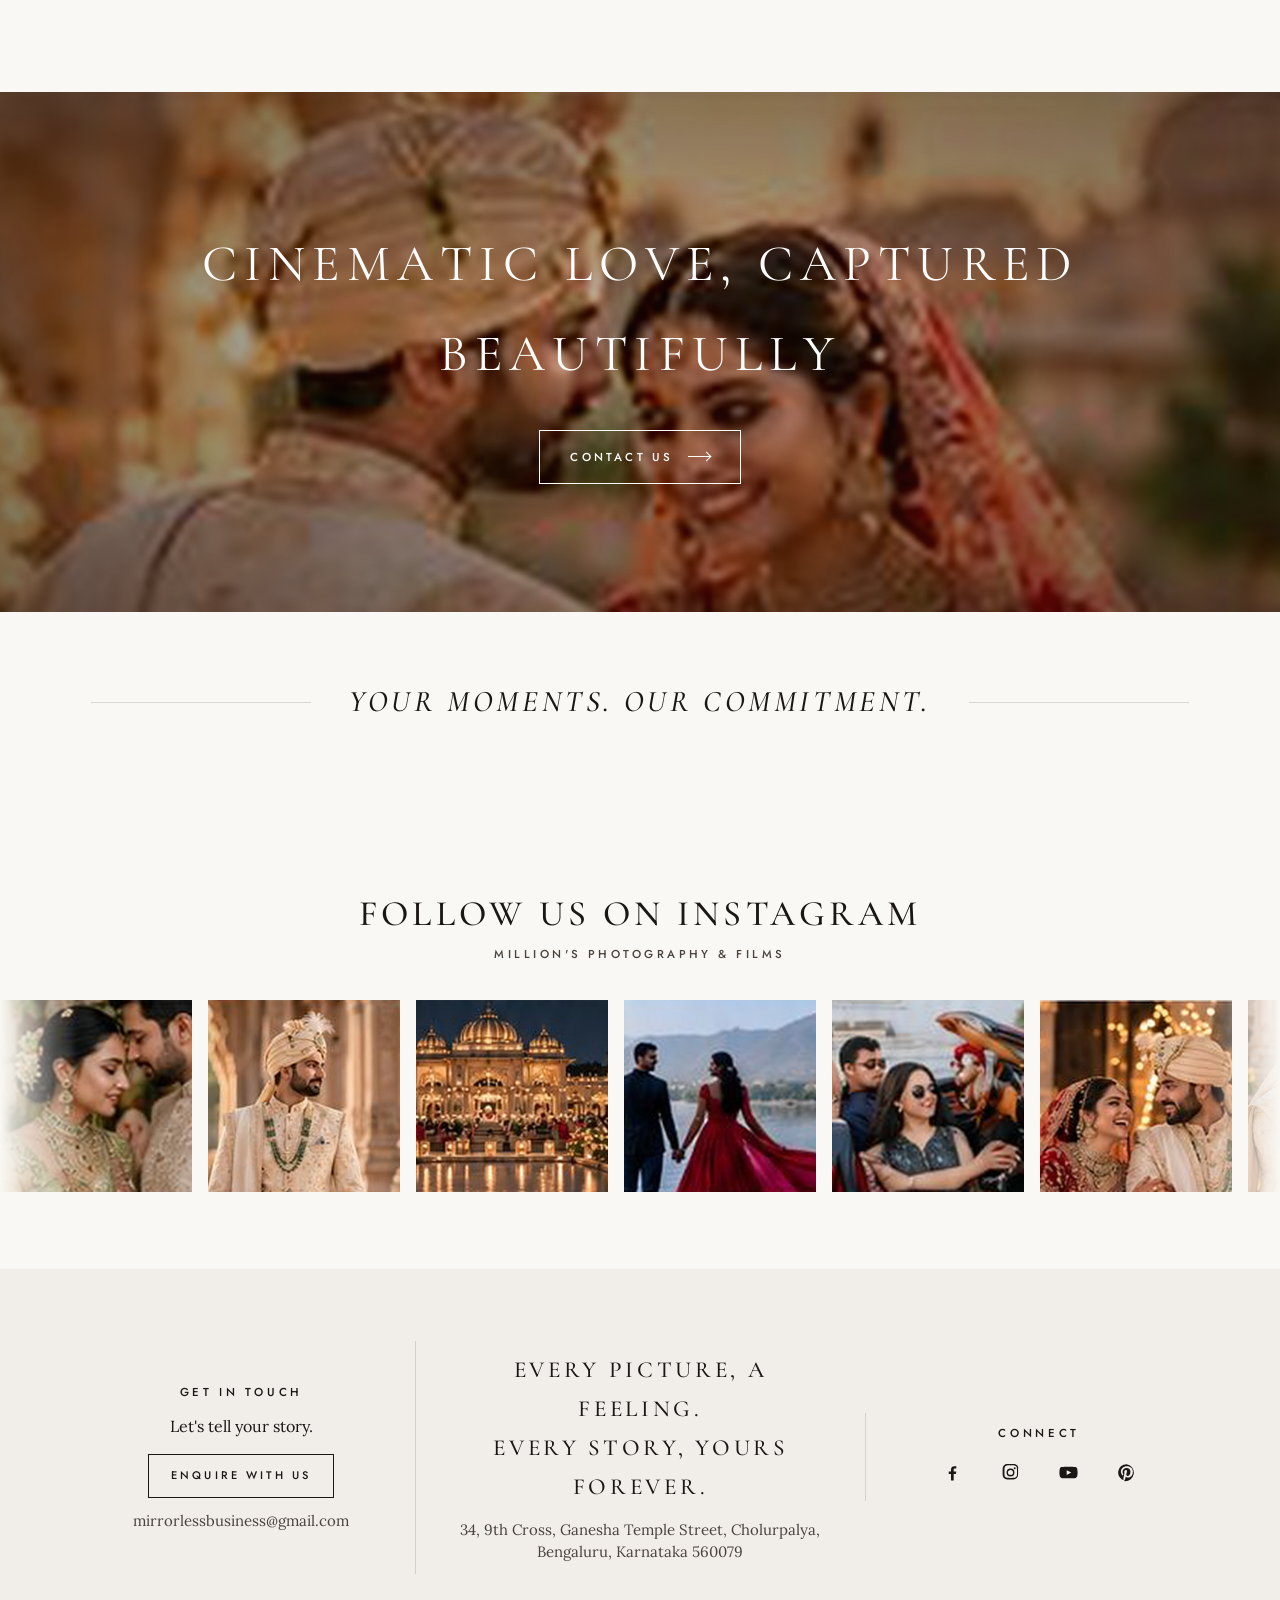
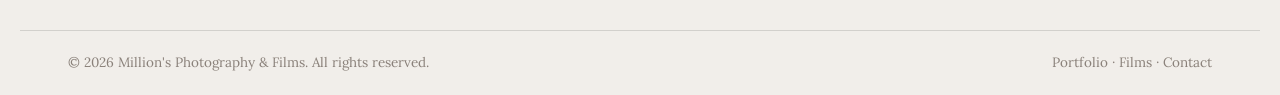
==== commit e1e26b9e: "Typography: Cormorant Garamond headings, Jost labels, Lora body Co-Authored-By: Claude Opus 5.5 <nor" ====
--- a/index.html
+++ b/index.html
@@ -12,7 +12,7 @@
 <meta property="og:image" content="https://millionsphotography.vercel.app/assets/img/hero-palace.jpg"><meta name="twitter:card" content="summary_large_image">
 <link rel="icon" href="assets/favicon.svg" type="image/svg+xml"><link rel="manifest" href="site.webmanifest">
 <link rel="preconnect" href="https://fonts.googleapis.com"><link rel="preconnect" href="https://fonts.gstatic.com" crossorigin>
-<link href="https://fonts.googleapis.com/css2?family=Bodoni+Moda:opsz,wght@6..96,500&family=Cormorant+Garamond:ital,wght@0,400;0,500;0,600;1,400&family=Oswald:wght@300;400&display=swap" rel="stylesheet">
+<link href="https://fonts.googleapis.com/css2?family=Bodoni+Moda:opsz,wght@6..96,500&family=Cormorant+Garamond:ital,wght@0,400;0,500;0,600;1,400;1,500&family=Jost:wght@400;500&family=Lora:ital,wght@0,400;0,500;1,400&display=swap" rel="stylesheet">
 <link rel="stylesheet" href="assets/css/site.css">
 <script>try{if(sessionStorage.getItem('mpf-seen'))document.documentElement.classList.add('no-loader')}catch(e){}</script>
 <script type="application/ld+json">{"@context": "https://schema.org", "@type": "ProfessionalService", "name": "Million's Photography & Films", "alternateName": "MPF", "image": "https://millionsphotography.vercel.app/assets/img/hero-palace.jpg", "url": "https://millionsphotography.vercel.app", "email": "mirrorlessbusiness@gmail.com", "address": {"@type": "PostalAddress", "streetAddress": "34, 9th Cross, Ganesha Temple Street, Cholurpalya", "addressLocality": "Bengaluru", "addressRegion": "Karnataka", "postalCode": "560079", "addressCountry": "IN"}, "areaServed": ["Bengaluru", "Karnataka", "India"], "priceRange": "₹₹₹", "knowsAbout": ["Wedding photography", "Candid photography", "Wedding cinematography", "Pre-wedding shoots", "Drone shoots"], "hasMap": "https://www.google.com/maps/search/?api=1&query=Million's+Photography,+34+9th+Cross,+Cholurpalya,+Bengaluru"}</script>
--- a/assets/css/site.css
+++ b/assets/css/site.css
@@ -2,13 +2,13 @@
 :root{
   --ivory:#faf8f4; --paper:#fff; --mist:#f1eeea; --ink:#1b1715; --ink-2:#4a423d; --mute:#8a817a;
   --maroon:#7d1430; --maroon-2:#5e0e23; --gold:#b48d57; --line:rgba(27,23,21,.14);
-  --f-display:"Oswald","Arial Narrow",sans-serif; --f-serif:"Cormorant Garamond",Georgia,serif; --f-logo:"Bodoni Moda","Didot",serif;
+  --f-display:"Jost","Helvetica Neue",sans-serif; --f-head:"Cormorant Garamond","Cormorant",Georgia,serif; --f-serif:"Lora",Georgia,serif; --f-logo:"Bodoni Moda","Didot",serif;
   --ease:cubic-bezier(.22,.8,.18,1); --ease-io:cubic-bezier(.76,0,.24,1);
   --wrap:1240px; --gut:clamp(18px,4vw,48px); --hdr:84px;
 }
 *,*::before,*::after{box-sizing:border-box}
 html{-webkit-text-size-adjust:100%;scroll-behavior:smooth}
-body{margin:0;background:var(--ivory);color:var(--ink);font-family:var(--f-serif);font-size:clamp(17px,1.15vw,19px);line-height:1.6;overflow-x:hidden;-webkit-font-smoothing:antialiased}
+body{margin:0;background:var(--ivory);color:var(--ink);font-family:var(--f-serif);font-size:clamp(16px,1.02vw,17.5px);line-height:1.75;overflow-x:hidden;-webkit-font-smoothing:antialiased}
 img{display:block;max-width:100%;height:auto}
 a{color:inherit;text-decoration:none}
 button{font:inherit;color:inherit;background:none;border:0;cursor:pointer;padding:0}
@@ -20,12 +20,12 @@
 :focus-visible{outline:2px solid var(--maroon);outline-offset:3px}
 
 /* type */
-.eyebrow{font-family:var(--f-display);font-weight:400;font-size:12px;letter-spacing:.32em;text-transform:uppercase;color:var(--ink-2)}
+.eyebrow{font-family:var(--f-display);font-weight:500;font-size:11.5px;letter-spacing:.3em;text-transform:uppercase;color:var(--ink-2)}
 .eyebrow.gold{color:var(--gold)}
-.h-display{font-family:var(--f-display);font-weight:400;text-transform:uppercase;letter-spacing:.08em;line-height:1.05;margin:0;font-size:clamp(34px,5vw,64px)}
-.h-xl{font-size:clamp(44px,8vw,112px);letter-spacing:.06em}
-.h-sm{font-size:clamp(24px,2.6vw,34px);letter-spacing:.12em}
-.lede{font-size:clamp(22px,2.1vw,30px);line-height:1.3;font-weight:500;margin:.4em 0 .6em}
+.h-display{font-family:var(--f-head);font-weight:500;text-transform:uppercase;letter-spacing:.1em;line-height:1.08;margin:0;font-size:clamp(36px,5.2vw,68px)}
+.h-xl{font-size:clamp(46px,8vw,112px);letter-spacing:.07em;font-weight:400}
+.h-sm{font-size:clamp(26px,2.8vw,38px);letter-spacing:.12em;font-weight:500}
+.lede{font-family:var(--f-head);font-size:clamp(26px,2.4vw,34px);line-height:1.25;font-weight:500;margin:.4em 0 .6em}
 .rule{width:56px;height:1px;background:var(--ink);margin:18px auto 0;transform-origin:center}
 .rule.left{margin-left:0}
 .center{text-align:center}
@@ -36,7 +36,7 @@
 .sec-head p{margin:14px auto 0;color:var(--ink-2);max-width:560px}
 
 /* buttons */
-.btn{--c:var(--ink);display:inline-flex;align-items:center;gap:14px;padding:16px 30px;border:1px solid var(--c);color:var(--c);font-family:var(--f-display);font-size:12.5px;letter-spacing:.28em;text-transform:uppercase;position:relative;overflow:hidden;isolation:isolate;transition:color .5s var(--ease)}
+.btn{--c:var(--ink);display:inline-flex;align-items:center;gap:14px;padding:16px 30px;border:1px solid var(--c);color:var(--c);font-family:var(--f-display);font-weight:500;font-size:11.5px;letter-spacing:.28em;text-transform:uppercase;position:relative;overflow:hidden;isolation:isolate;transition:color .5s var(--ease)}
 .btn::before{content:"";position:absolute;inset:0;background:var(--c);transform:scaleY(0);transform-origin:bottom;transition:transform .55s var(--ease);z-index:-1}
 .btn:hover{color:var(--ivory)}
 .btn:hover::before{transform:scaleY(1)}
@@ -54,7 +54,7 @@
 /* preloader */
 .loader{position:fixed;inset:0;z-index:200;display:grid;place-items:center;background:var(--ivory);transition:transform 1s var(--ease-io) .1s}
 .loader.done{transform:translateY(-100%)}
-.loader .mono{font-family:var(--f-logo);font-size:clamp(64px,10vw,120px);color:var(--maroon);letter-spacing:-.02em;display:flex;overflow:hidden}
+.loader .mono{font-weight:500;font-family:var(--f-logo);font-size:clamp(64px,10vw,120px);color:var(--maroon);letter-spacing:-.02em;display:flex;overflow:hidden}
 .loader .mono span{display:inline-block;transform:translateY(110%);animation:rise .9s var(--ease) forwards}
 .loader .mono span:nth-child(2){animation-delay:.08s}.loader .mono span:nth-child(3){animation-delay:.16s}
 .loader .bar{position:absolute;bottom:18%;left:50%;width:160px;height:1px;background:var(--line);transform:translateX(-50%);overflow:hidden}
@@ -77,7 +77,7 @@
 .hdr.scrolled .logo b{font-size:34px}
 .logo small{font-family:var(--f-display);font-size:7.5px;letter-spacing:.32em;color:var(--maroon);margin-top:2px;white-space:nowrap}
 .nav{display:flex;gap:clamp(18px,2.4vw,40px)}
-.nav a{font-family:var(--f-display);font-size:12px;letter-spacing:.24em;text-transform:uppercase;position:relative;padding:8px 0;color:var(--ink-2);transition:color .3s}
+.nav a{font-family:var(--f-display);font-weight:500;font-size:11.5px;letter-spacing:.22em;text-transform:uppercase;position:relative;padding:8px 0;color:var(--ink-2);transition:color .3s}
 .nav a::after{content:"";position:absolute;left:0;right:0;bottom:0;height:1.5px;background:var(--maroon);transform:scaleX(0);transition:transform .45s var(--ease)}
 .nav a:hover{color:var(--ink)}
 .nav a:hover::after,.nav a[aria-current]::after{transform:scaleX(1)}
@@ -90,7 +90,7 @@
 body.menu-open .burger i:nth-child(3){top:22px;transform:rotate(-45deg)}
 .mnav{position:fixed;inset:0;z-index:110;background:var(--ivory);display:flex;flex-direction:column;justify-content:center;padding:0 var(--gut);clip-path:circle(0 at calc(100% - 40px) 40px);transition:clip-path .9s var(--ease-io);visibility:hidden}
 body.menu-open .mnav{clip-path:circle(150% at calc(100% - 40px) 40px);visibility:visible}
-.mnav a.big{font-family:var(--f-display);font-size:clamp(34px,9vw,56px);text-transform:uppercase;letter-spacing:.06em;line-height:1.25;display:flex;gap:16px;align-items:baseline;opacity:0;transform:translateY(30px);transition:opacity .6s, transform .8s var(--ease)}
+.mnav a.big{font-family:var(--f-head);font-weight:500;font-size:clamp(36px,9.5vw,58px);text-transform:uppercase;letter-spacing:.06em;line-height:1.25;display:flex;gap:16px;align-items:baseline;opacity:0;transform:translateY(30px);transition:opacity .6s, transform .8s var(--ease)}
 .mnav a.big em{font-family:var(--f-serif);font-style:italic;font-size:15px;color:var(--gold);letter-spacing:0}
 .mnav a.big[aria-current]{color:var(--maroon)}
 body.menu-open .mnav a.big{opacity:1;transform:none}
@@ -107,7 +107,7 @@
 .hero::after{content:"";position:absolute;inset:0;z-index:2;background:linear-gradient(180deg,rgba(0,0,0,.18),rgba(0,0,0,0) 35%,rgba(0,0,0,.05) 55%,rgba(10,6,4,.62));pointer-events:none}
 .hero .cap{position:absolute;z-index:3;left:0;right:0;bottom:clamp(64px,11vh,120px);text-align:center;padding:0 var(--gut)}
 .hero .cap .eyebrow{color:rgba(255,255,255,.92);text-shadow:0 1px 14px rgba(0,0,0,.5)}
-.hero .cap h1{font-family:var(--f-display);font-weight:300;text-transform:uppercase;letter-spacing:.14em;font-size:clamp(30px,5.4vw,78px);line-height:1.08;margin:.3em 0 .5em;text-shadow:0 2px 40px rgba(0,0,0,.35)}
+.hero .cap h1{font-family:var(--f-head);font-weight:400;text-transform:uppercase;letter-spacing:.12em;font-size:clamp(34px,6vw,86px);line-height:1.08;margin:.3em 0 .5em;text-shadow:0 2px 40px rgba(0,0,0,.35)}
 .hero .cap h1 .ln{display:block;overflow:hidden}
 .hero .cap h1 .ln>span{display:inline-block;transform:translateY(105%);transition:transform 1.2s var(--ease)}
 .hero.ready .cap h1 .ln>span{transform:none}
@@ -132,7 +132,7 @@
 .crumbs a:hover{color:var(--maroon)}
 .crumbs span{margin:0 10px}
 .phead h1{margin:0}
-.phead .sub{font-size:clamp(19px,1.6vw,23px);margin:12px 0 0;color:var(--ink-2)}
+.phead .sub{font-family:var(--f-head);font-style:italic;font-size:clamp(21px,1.8vw,26px);margin:12px 0 0;color:var(--ink-2)}
 .pbanner{position:relative;height:clamp(300px,52vw,620px);overflow:hidden}
 .pbanner img{position:absolute;inset:-8% 0;width:100%;height:116%;object-fit:cover;will-change:transform}
 
@@ -151,8 +151,8 @@
 .stats{display:grid;grid-template-columns:repeat(4,1fr);border-top:1px solid var(--line);border-bottom:1px solid var(--line)}
 .stat{padding:clamp(28px,4vw,48px) 16px;text-align:center;border-right:1px solid var(--line)}
 .stat:last-child{border-right:0}
-.stat b{display:block;font-family:var(--f-display);font-weight:300;font-size:clamp(36px,4.4vw,60px);letter-spacing:.04em;line-height:1;color:var(--maroon)}
-.stat span{display:block;margin-top:12px;font-family:var(--f-display);font-size:11.5px;letter-spacing:.28em;text-transform:uppercase;color:var(--ink-2)}
+.stat b{display:block;font-family:var(--f-head);font-weight:500;font-size:clamp(40px,4.8vw,64px);letter-spacing:.04em;line-height:1;color:var(--maroon)}
+.stat span{display:block;margin-top:12px;font-family:var(--f-display);font-weight:500;font-size:11.5px;letter-spacing:.28em;text-transform:uppercase;color:var(--ink-2)}
 
 /* films */
 .films{display:grid;grid-template-columns:repeat(3,1fr);gap:clamp(14px,2vw,26px)}
@@ -168,8 +168,8 @@
 .film .bar i{flex:1;height:2px;background:rgba(255,255,255,.35);position:relative}
 .film .bar i::after{content:"";position:absolute;inset:0;background:#fff;transform:scaleX(.12);transform-origin:left;transition:transform 2.2s var(--ease)}
 .film:hover .bar i::after{transform:scaleX(.9)}
-.film h3{font-family:var(--f-display);font-weight:400;font-size:12.5px;letter-spacing:.3em;text-transform:uppercase;margin:16px 0 0}
-.film p{margin:4px 0 0;font-size:15px;color:var(--mute);font-style:italic}
+.film h3{font-family:var(--f-display);font-weight:500;font-size:12.5px;letter-spacing:.3em;text-transform:uppercase;margin:16px 0 0}
+.film p{margin:4px 0 0;font-family:var(--f-head);font-size:18px;color:var(--mute);font-style:italic}
 
 /* client cards */
 .cards{display:grid;grid-template-columns:repeat(3,1fr);gap:clamp(14px,2vw,26px)}
@@ -181,8 +181,8 @@
 .card .ph .ov span{color:#fff;font-family:var(--f-display);font-size:12px;letter-spacing:.32em;text-transform:uppercase;border:1px solid rgba(255,255,255,.7);padding:12px 22px;transform:translateY(12px);transition:transform .6s var(--ease)}
 .card:hover .ov{opacity:1}
 .card:hover .ov span{transform:none}
-.card h3{font-family:var(--f-display);font-weight:400;font-size:12.5px;letter-spacing:.32em;text-transform:uppercase;margin:14px 0 0}
-.card p{margin:2px 0 0;font-size:16px;color:var(--mute);font-style:italic}
+.card h3{font-family:var(--f-display);font-weight:500;font-size:12.5px;letter-spacing:.32em;text-transform:uppercase;margin:14px 0 0}
+.card p{margin:4px 0 0;font-family:var(--f-head);font-size:19px;color:var(--ink-2);font-style:italic}
 
 /* services */
 .svc{display:grid;grid-template-columns:repeat(3,1fr);border-top:1px solid var(--line)}
@@ -190,7 +190,7 @@
 .svc article:nth-child(3n){border-right:0}
 .svc article:hover{background:var(--paper)}
 .svc .n{font-family:var(--f-display);font-size:12px;letter-spacing:.2em;color:var(--gold)}
-.svc h3{font-family:var(--f-display);font-weight:400;font-size:clamp(20px,1.8vw,24px);letter-spacing:.14em;text-transform:uppercase;margin:14px 0 10px}
+.svc h3{font-family:var(--f-head);font-weight:600;font-size:clamp(22px,2vw,27px);letter-spacing:.1em;text-transform:uppercase;margin:14px 0 10px}
 .svc p{margin:0;color:var(--ink-2);font-size:17px}
 .svc article::after{content:"";position:absolute;left:0;bottom:0;height:2px;width:100%;background:var(--maroon);transform:scaleX(0);transform-origin:left;transition:transform .7s var(--ease)}
 .svc article:hover::after{transform:scaleX(1)}
@@ -200,7 +200,7 @@
 .cta img{position:absolute;inset:-12% 0;width:100%;height:124%;object-fit:cover;will-change:transform}
 .cta::before{content:"";position:absolute;inset:0;z-index:1;background:radial-gradient(ellipse at center,rgba(20,10,6,.25),rgba(20,10,6,.6))}
 .cta .in{position:relative;z-index:2;padding:0 var(--gut)}
-.cta h2{font-family:var(--f-display);font-weight:300;font-size:clamp(26px,3.6vw,50px);letter-spacing:.18em;text-transform:uppercase;margin:0 0 30px}
+.cta h2{font-family:var(--f-head);font-weight:400;font-size:clamp(30px,4vw,56px);letter-spacing:.14em;text-transform:uppercase;margin:0 0 30px}
 
 /* marquee / instagram */
 .ig{padding:clamp(64px,8vw,110px) 0 clamp(48px,6vw,80px)}
@@ -215,15 +215,15 @@
 @keyframes marq{to{transform:translateX(-50%)}}
 .quote-band{display:flex;align-items:center;gap:clamp(16px,3vw,40px);justify-content:center;padding:clamp(40px,5vw,64px) var(--gut)}
 .quote-band::before,.quote-band::after{content:"";flex:1;max-width:220px;height:1px;background:var(--line)}
-.quote-band p{margin:0;font-family:var(--f-display);font-size:clamp(16px,2vw,24px);letter-spacing:.3em;text-transform:uppercase;text-align:center}
+.quote-band p{margin:0;font-family:var(--f-head);font-weight:500;font-style:italic;font-size:clamp(20px,2.4vw,30px);letter-spacing:.12em;text-transform:uppercase;text-align:center}
 
 /* footer */
 .ftr{background:var(--mist);padding:clamp(48px,6vw,72px) 0 0}
 .ftr .cols{display:grid;grid-template-columns:1fr 1.3fr 1fr;align-items:center}
 .ftr .col{text-align:center;padding:10px clamp(12px,3vw,40px)}
 .ftr .col+.col{border-left:1px solid var(--line)}
-.ftr h4{font-family:var(--f-display);font-weight:400;font-size:11.5px;letter-spacing:.32em;text-transform:uppercase;margin:0 0 10px}
-.ftr .tag{font-family:var(--f-display);font-weight:300;font-size:clamp(15px,1.6vw,20px);letter-spacing:.2em;line-height:1.8;text-transform:uppercase;margin:0}
+.ftr h4{font-family:var(--f-display);font-weight:500;font-size:11.5px;letter-spacing:.32em;text-transform:uppercase;margin:0 0 10px}
+.ftr .tag{font-family:var(--f-head);font-weight:500;font-size:clamp(18px,1.8vw,23px);letter-spacing:.16em;line-height:1.7;text-transform:uppercase;margin:0}
 .ftr .addr{font-size:15px;color:var(--ink-2);line-height:1.5;margin:12px 0 0}
 .social{display:flex;gap:20px;justify-content:center}
 .social a{width:38px;height:38px;display:grid;place-items:center;border-radius:50%;transition:background .4s,color .4s,transform .4s var(--ease)}
@@ -274,7 +274,7 @@
 .player .soon{position:absolute;inset:0;display:grid;place-items:center;text-align:center;color:#fff}
 .player .soon img{position:absolute;inset:0;width:100%;height:100%;object-fit:cover;filter:brightness(.45)}
 .player .soon div{position:relative}
-.player .soon h3{font-family:var(--f-display);font-weight:300;letter-spacing:.2em;text-transform:uppercase;font-size:clamp(22px,3vw,38px);margin:10px 0}
+.player .soon h3{font-family:var(--f-head);font-weight:400;letter-spacing:.2em;text-transform:uppercase;font-size:clamp(22px,3vw,38px);margin:10px 0}
 
 /* story page */
 .story-film{position:relative;overflow:hidden;cursor:pointer;display:block;width:100%}
@@ -301,23 +301,23 @@
 .person .ph{overflow:hidden;aspect-ratio:4/3}
 .person .ph img{width:100%;height:100%;object-fit:cover;transition:transform 1.4s var(--ease),filter 1s}
 .person:hover .ph img{transform:scale(1.05)}
-.person h3{font-family:var(--f-display);font-weight:400;font-size:15px;letter-spacing:.26em;text-transform:uppercase;margin:18px 0 4px}
+.person h3{font-family:var(--f-head);font-weight:600;font-size:20px;letter-spacing:.14em;text-transform:uppercase;margin:18px 0 4px}
 .person .role{font-family:var(--f-display);font-size:10.5px;letter-spacing:.3em;text-transform:uppercase;color:var(--gold)}
 .person p{margin:8px 0 0;color:var(--ink-2);font-size:16px}
 .team{display:grid;grid-template-columns:repeat(3,1fr);gap:clamp(16px,2.4vw,32px)}
 .team .person .ph{aspect-ratio:2/1}
-.team .person h3{font-size:13px}
+.team .person h3{font-size:17px}
 .approach{display:grid;grid-template-columns:repeat(3,1fr)}
 .approach>div{text-align:center;padding:10px clamp(16px,3vw,48px)}
 .approach>div+div{border-left:1px solid var(--line)}
-.approach h3{font-family:var(--f-display);font-weight:400;font-size:20px;letter-spacing:.2em;text-transform:uppercase;margin:0}
+.approach h3{font-family:var(--f-head);font-weight:600;font-size:24px;letter-spacing:.16em;text-transform:uppercase;margin:0}
 .approach .rule{margin-bottom:18px}
 .approach p{margin:0;color:var(--ink-2)}
 .timeline{position:relative;max-width:880px;margin:0 auto}
 .timeline::before{content:"";position:absolute;left:50%;top:0;bottom:0;width:1px;background:var(--line)}
 .tl{display:grid;grid-template-columns:1fr 1fr;gap:56px;position:relative;padding:22px 0}
 .tl::before{content:"";position:absolute;left:50%;top:32px;width:11px;height:11px;margin-left:-5px;border-radius:50%;background:var(--ivory);border:1px solid var(--maroon)}
-.tl h4{font-family:var(--f-display);font-weight:400;letter-spacing:.2em;text-transform:uppercase;font-size:15px;margin:0 0 6px;color:var(--maroon)}
+.tl h4{font-family:var(--f-head);font-weight:600;letter-spacing:.12em;text-transform:uppercase;font-size:20px;margin:0 0 6px;color:var(--maroon)}
 .tl p{margin:0;color:var(--ink-2)}
 .tl>div:first-child{text-align:right}
 
@@ -359,7 +359,7 @@
 .map iframe{width:100%;height:100%;border:0}
 .faq{max-width:860px;margin:0 auto}
 .faq details{border-bottom:1px solid var(--line)}
-.faq summary{list-style:none;cursor:pointer;padding:24px 40px 24px 0;position:relative;font-family:var(--f-display);font-size:clamp(14px,1.4vw,17px);letter-spacing:.16em;text-transform:uppercase}
+.faq summary{list-style:none;cursor:pointer;padding:24px 40px 24px 0;position:relative;font-family:var(--f-head);font-weight:600;font-size:clamp(18px,1.7vw,22px);letter-spacing:.06em;text-transform:uppercase}
 .faq summary::-webkit-details-marker{display:none}
 .faq summary::after{content:"+";position:absolute;right:6px;top:50%;transform:translateY(-50%);font-size:24px;font-weight:300;transition:transform .4s var(--ease)}
 .faq details[open] summary::after{transform:translateY(-50%) rotate(45deg)}
@@ -445,3 +445,5 @@
   .marq .track{animation:none}
 }
 body.menu-open .hdr{z-index:115;background:transparent;border-color:transparent;backdrop-filter:none;-webkit-backdrop-filter:none;transform:none}
+.stat b,.h-display,.tl h4,.svc .n{font-variant-numeric:lining-nums}
+.svc h3{font-size:clamp(20px,1.7vw,23px)}
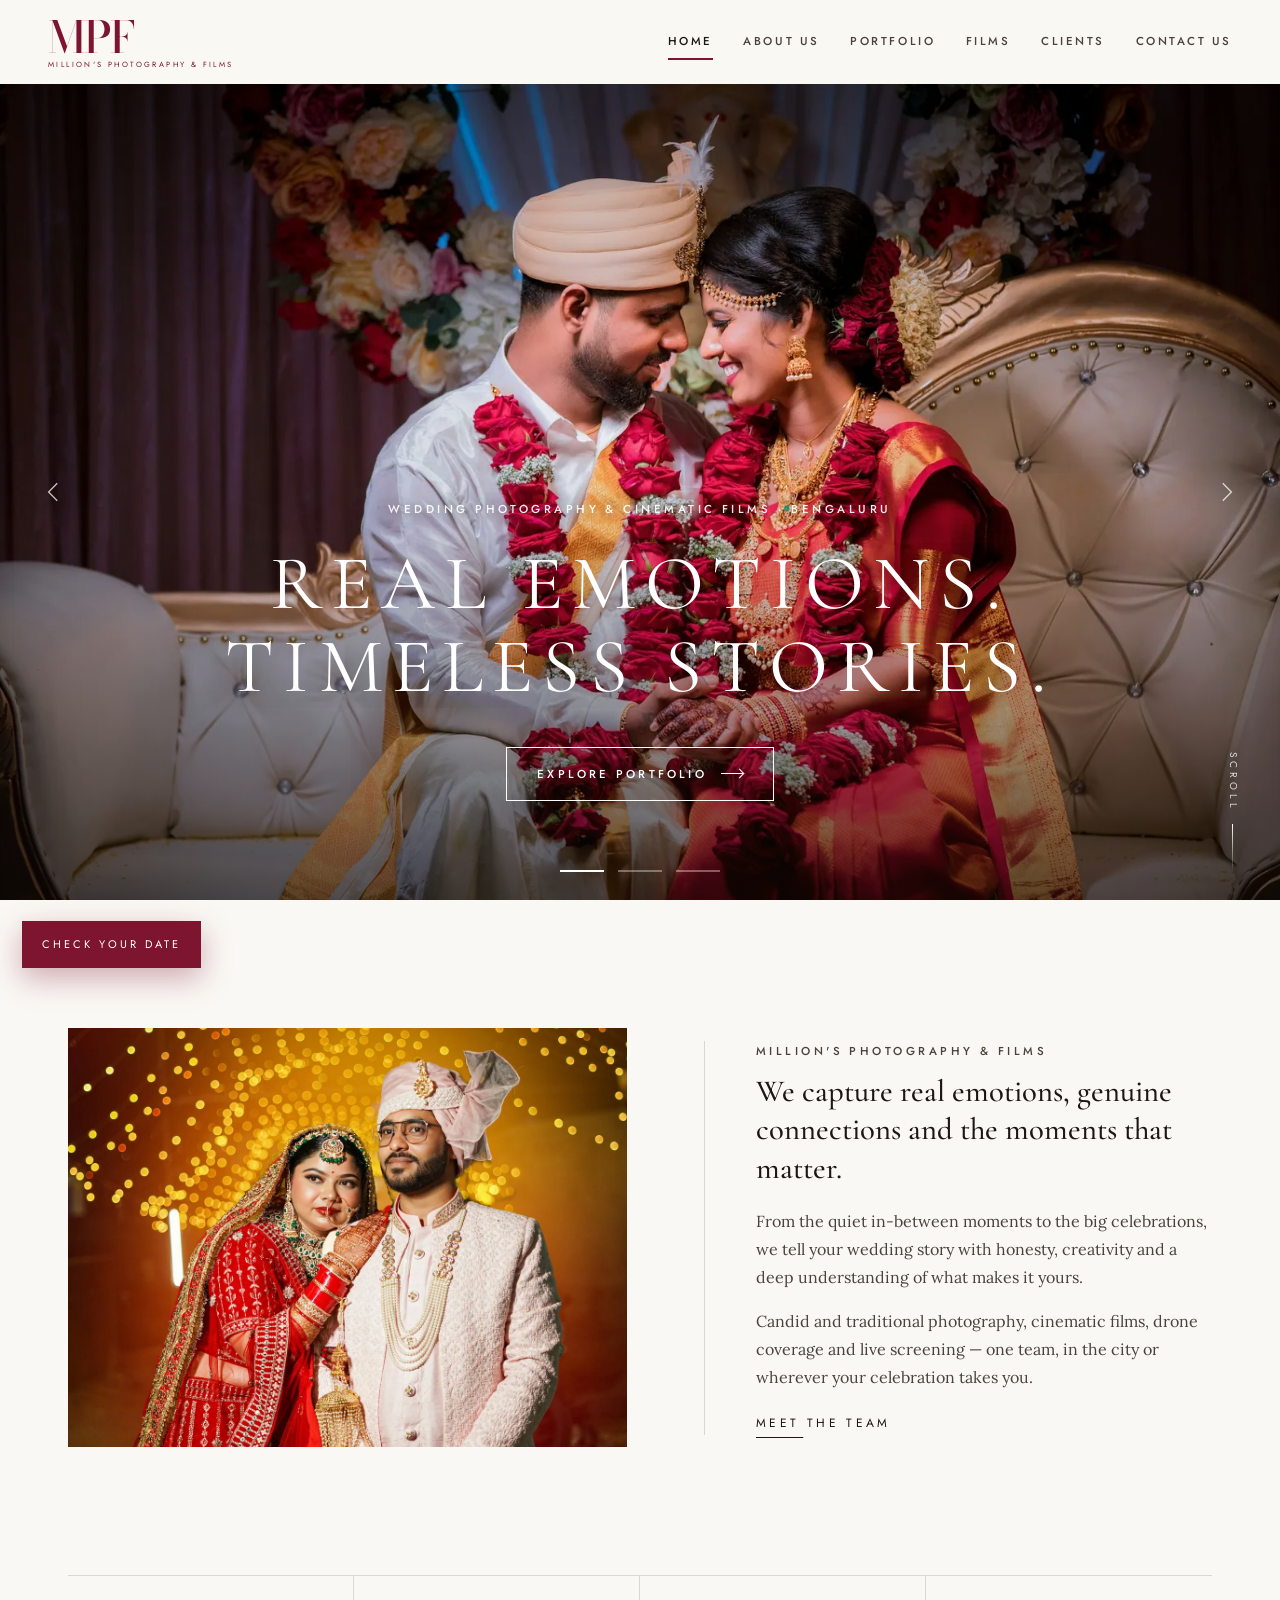
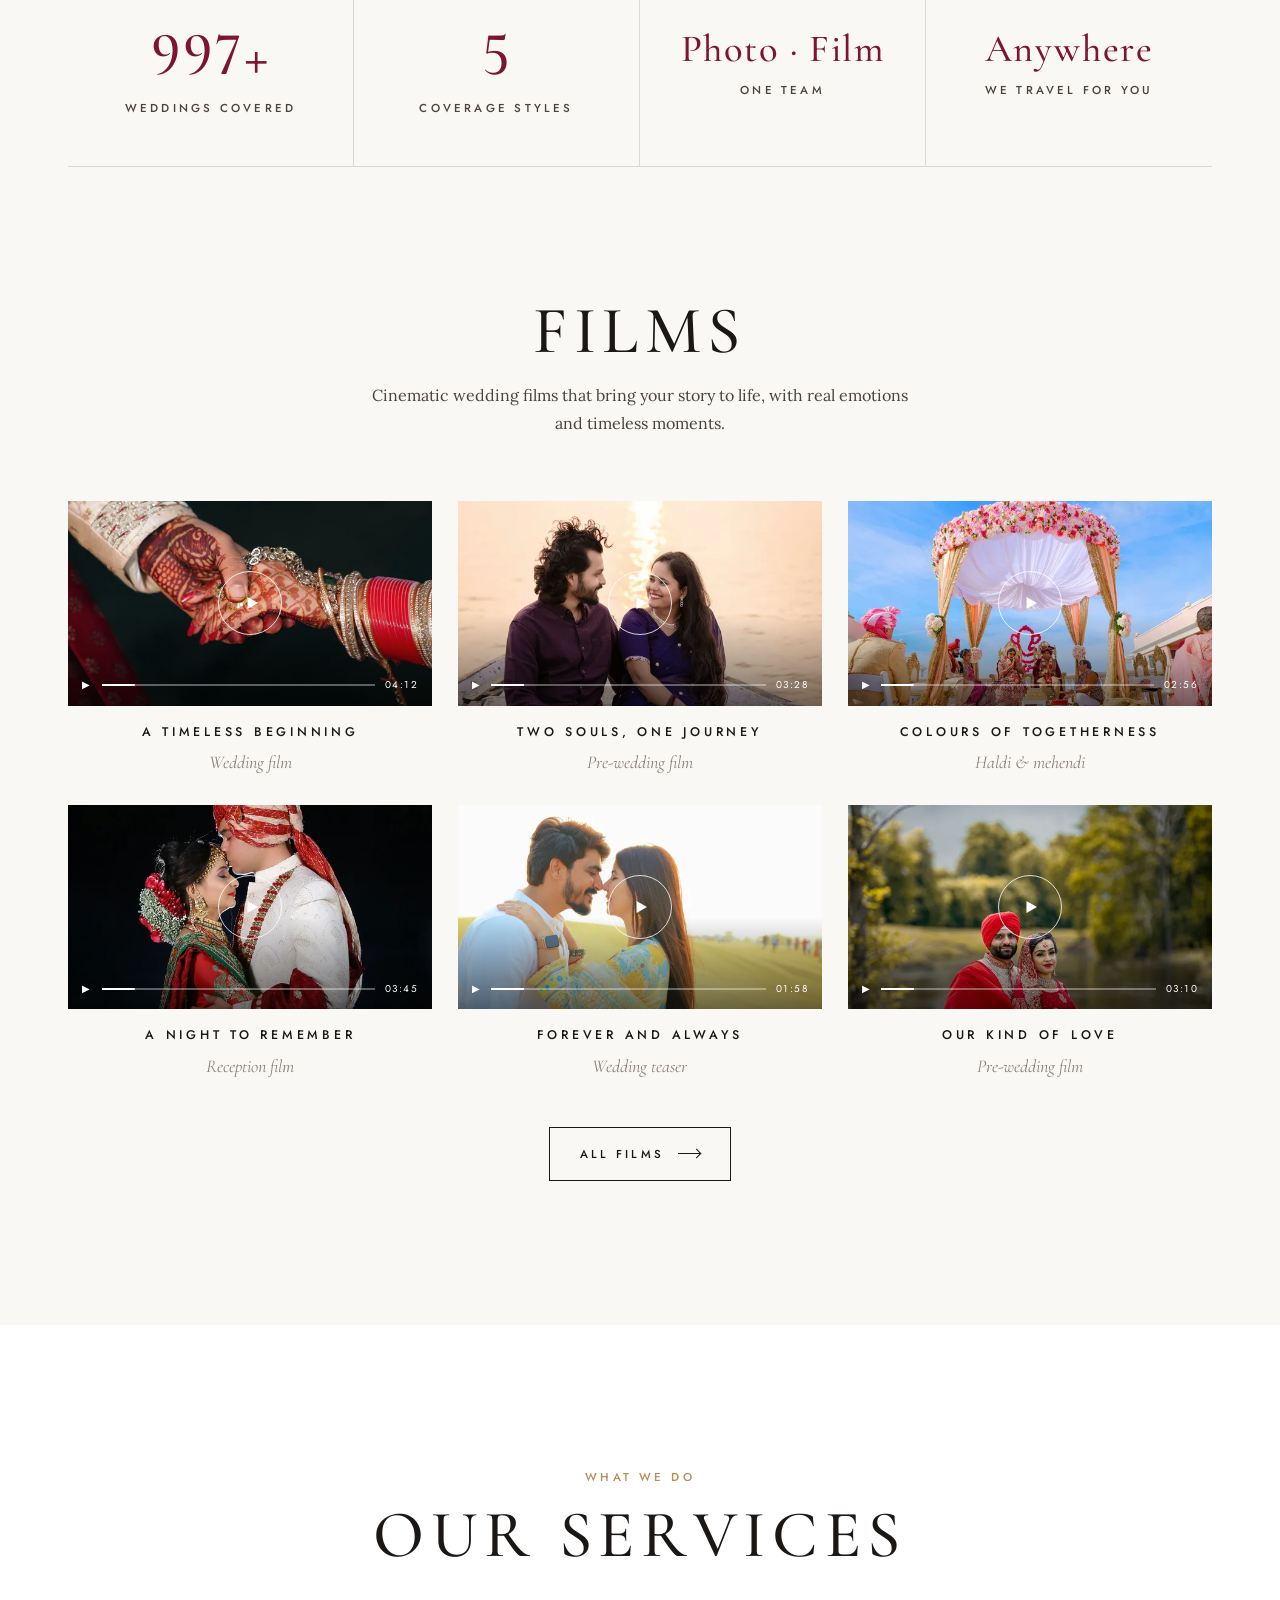
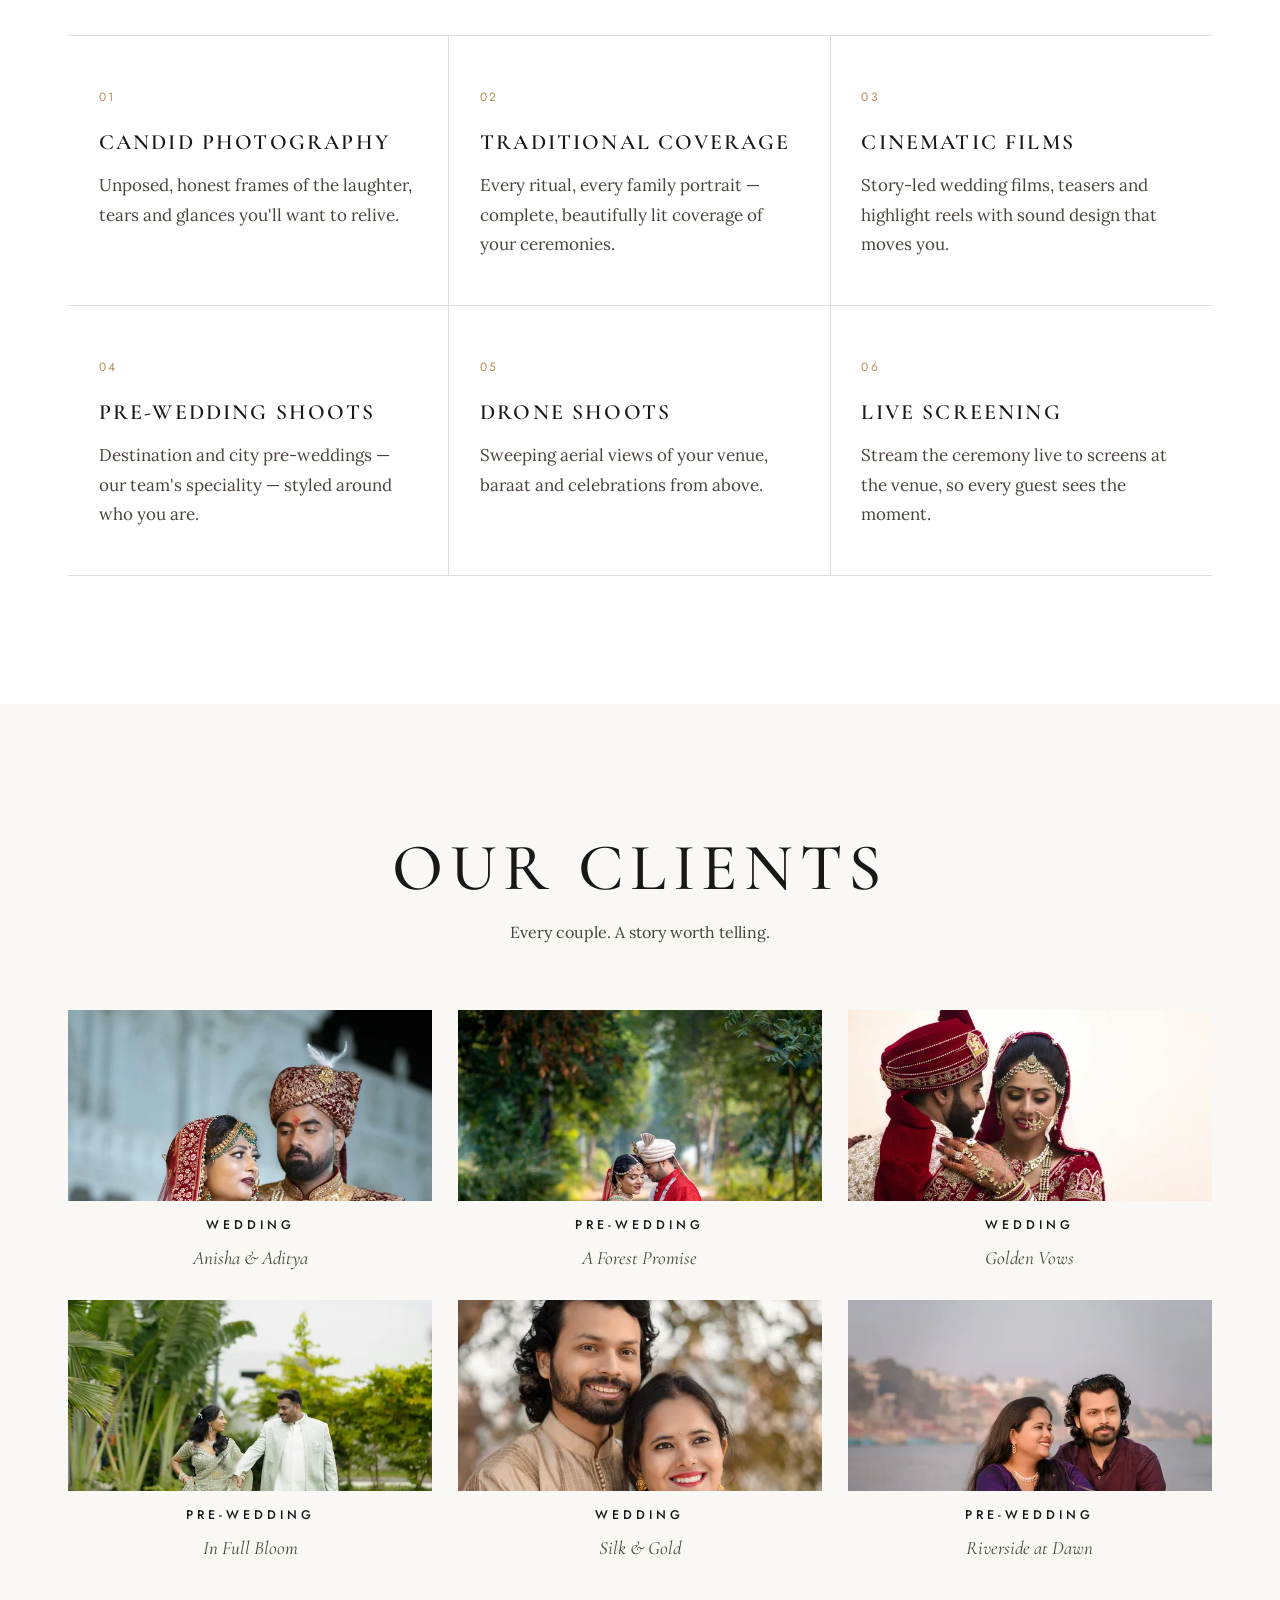
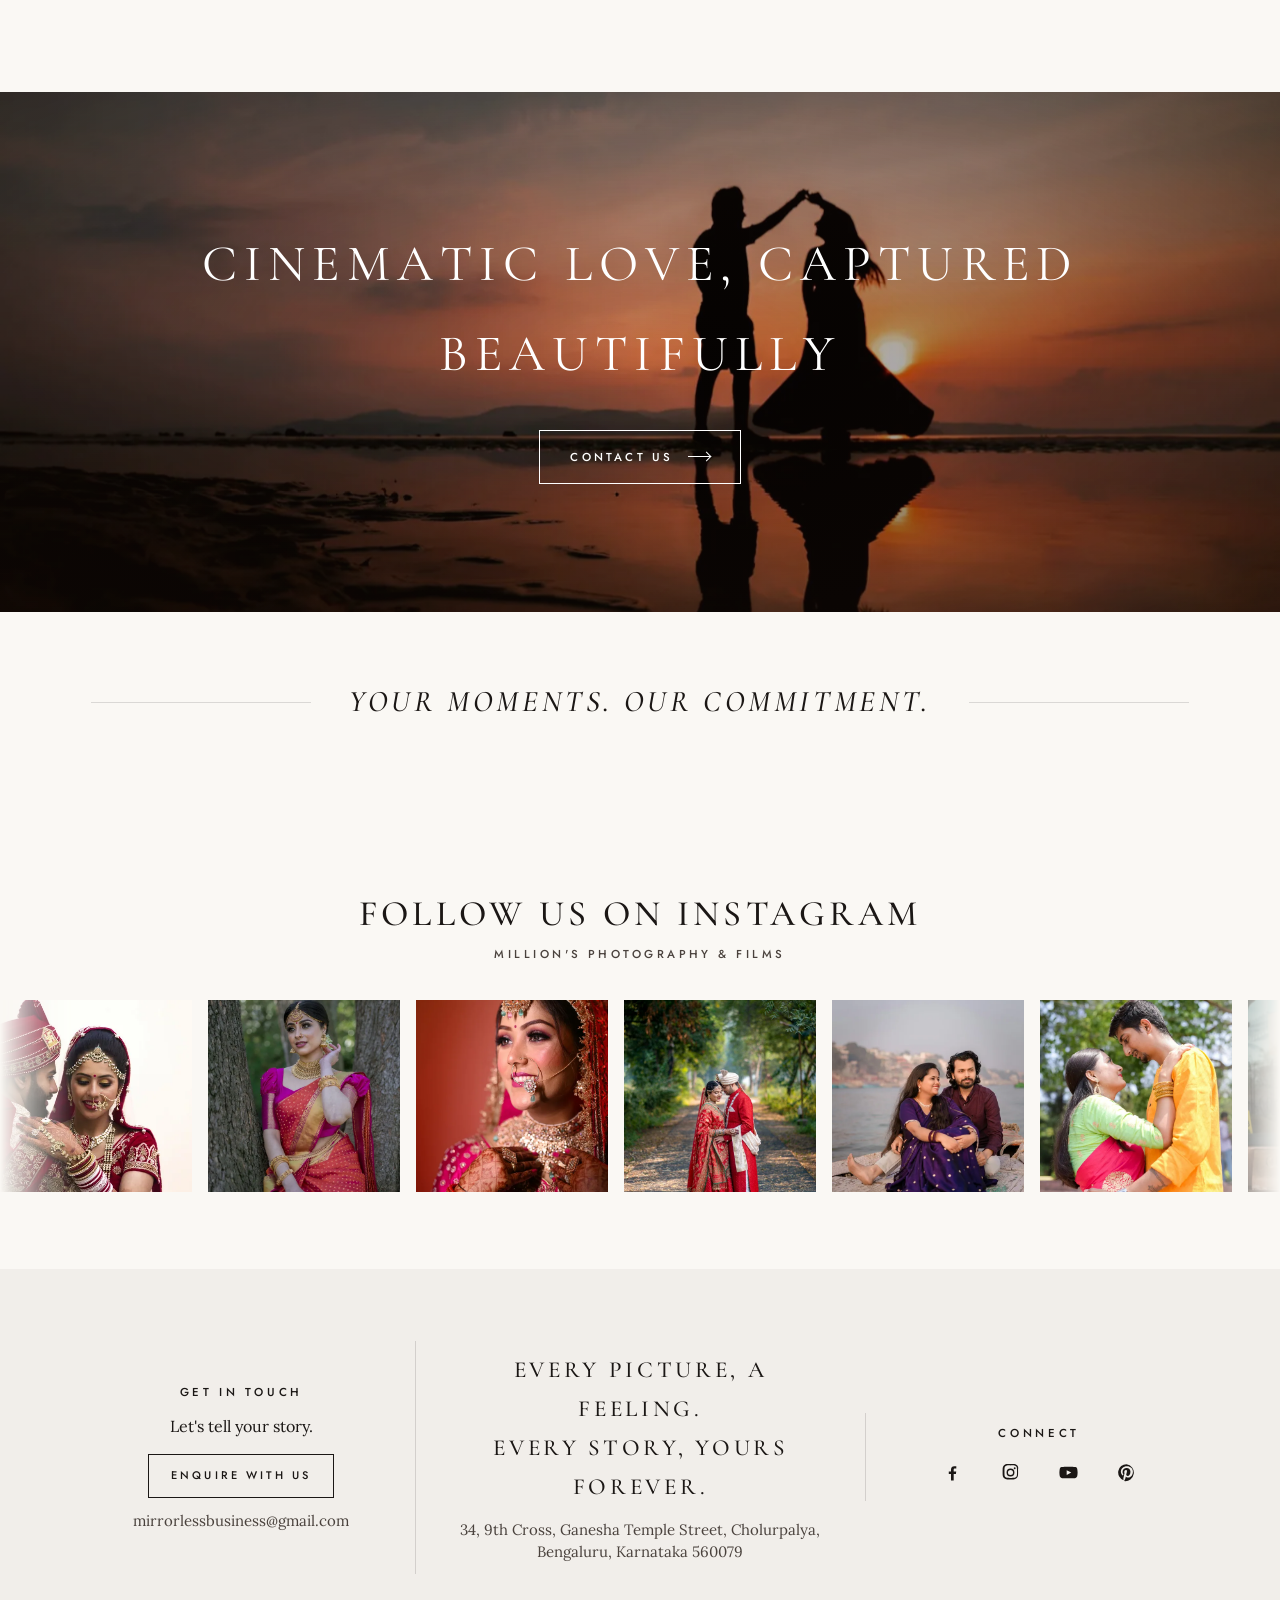
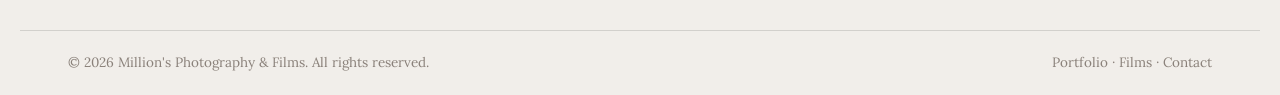
==== commit 84099990: "High-res responsive photography (WebP srcset) and full mobile polish - 39 slots replaced with 2400px" ====
--- a/index.html
+++ b/index.html
@@ -26,11 +26,11 @@
   <nav class="nav" aria-label="Primary"><a href="index.html" aria-current="page">Home</a><a href="about.html">About Us</a><a href="portfolio.html">Portfolio</a><a href="films.html">Films</a><a href="clients.html">Clients</a><a href="contact.html">Contact Us</a></nav>
   <button class="burger" aria-label="Menu" aria-expanded="false" aria-controls="mnav"><i></i><i></i><i></i></button>
 </div></header>
-<div class="mnav" id="mnav"><a class="big" href="index.html" aria-current="page"><em>01</em>Home</a><a class="big" href="about.html"><em>02</em>About Us</a><a class="big" href="portfolio.html"><em>03</em>Portfolio</a><a class="big" href="films.html"><em>04</em>Films</a><a class="big" href="clients.html"><em>05</em>Clients</a><a class="big" href="contact.html"><em>06</em>Contact Us</a><p class="meta">34, 9th Cross, Ganesha Temple Street, Cholurpalya, Bengaluru, Karnataka 560079<br><a data-email href="#"></a></p></div>
+<div class="mnav" id="mnav"><a class="big" href="index.html" aria-current="page"><em>01</em>Home</a><a class="big" href="about.html"><em>02</em>About Us</a><a class="big" href="portfolio.html"><em>03</em>Portfolio</a><a class="big" href="films.html"><em>04</em>Films</a><a class="big" href="clients.html"><em>05</em>Clients</a><a class="big" href="contact.html"><em>06</em>Contact Us</a><div class="mcta"><a class="btn solid sm" href="contact.html">Enquire now <span class="arr"></span></a></div><p class="meta">34, 9th Cross, Ganesha Temple Street, Cholurpalya, Bengaluru, Karnataka 560079<br><a data-email href="#"></a></p><div class="social"><a data-social="facebook" href="#" target="_blank" rel="noopener" aria-label="Facebook"><svg viewBox="0 0 24 24"><path d="M13.5 22v-8.2h2.8l.4-3.2h-3.2V8.5c0-.9.3-1.6 1.6-1.6h1.7V4.1c-.3 0-1.3-.1-2.5-.1-2.5 0-4.2 1.5-4.2 4.3v2.4H7.3v3.2h2.8V22h3.4z"/></svg></a><a data-social="instagram" href="#" target="_blank" rel="noopener" aria-label="Instagram"><svg viewBox="0 0 24 24"><path d="M12 7a5 5 0 100 10 5 5 0 000-10zm0 8.2a3.2 3.2 0 110-6.4 3.2 3.2 0 010 6.4zM17.3 5.5a1.2 1.2 0 100 2.4 1.2 1.2 0 000-2.4zM21.9 7.1c-.1-1.6-.4-3-1.6-4.2S17.5 1.4 15.9 1.3C14.3 1.2 9.7 1.2 8.1 1.3 6.5 1.4 5.1 1.7 3.9 2.9S2.2 5.5 2.1 7.1C2 8.7 2 13.3 2.1 14.9c.1 1.6.4 3 1.6 4.2s2.6 1.5 4.2 1.6c1.6.1 6.2.1 7.8 0 1.6-.1 3-.4 4.2-1.6s1.5-2.6 1.6-4.2c.1-1.6.1-6.2 0-7.8zm-2.1 9.5a3.2 3.2 0 01-1.8 1.8c-1.3.5-4.3.4-5.7.4s-4.4.1-5.7-.4a3.2 3.2 0 01-1.8-1.8c-.5-1.3-.4-4.3-.4-5.7s-.1-4.4.4-5.7A3.2 3.2 0 016.6 3.4c1.3-.5 4.3-.4 5.7-.4s4.4-.1 5.7.4a3.2 3.2 0 011.8 1.8c.5 1.3.4 4.3.4 5.7s.1 4.4-.4 5.7z"/></svg></a><a data-social="youtube" href="#" target="_blank" rel="noopener" aria-label="Youtube"><svg viewBox="0 0 24 24"><path d="M23 7.2a3 3 0 00-2.1-2.1C19 4.6 12 4.6 12 4.6s-7 0-8.9.5A3 3 0 001 7.2 31 31 0 00.5 12a31 31 0 00.5 4.8 3 3 0 002.1 2.1c1.9.5 8.9.5 8.9.5s7 0 8.9-.5a3 3 0 002.1-2.1 31 31 0 00.5-4.8 31 31 0 00-.5-4.8zM9.7 15V9l5.8 3-5.8 3z"/></svg></a><a data-social="pinterest" href="#" target="_blank" rel="noopener" aria-label="Pinterest"><svg viewBox="0 0 24 24"><path d="M12 1.5a10.5 10.5 0 00-3.8 20.3c-.1-.9-.2-2.2 0-3.2l1.3-5.5s-.3-.7-.3-1.6c0-1.5.9-2.7 2-2.7.9 0 1.4.7 1.4 1.6 0 1-.6 2.4-.9 3.8-.3 1.1.6 2.1 1.7 2.1 2 0 3.6-2.2 3.6-5.3 0-2.8-2-4.7-4.8-4.7a5 5 0 00-5.2 5c0 1 .4 2 .9 2.6.1.1.1.2.1.3l-.3 1.4c-.1.2-.2.3-.4.2-1.5-.7-2.4-2.9-2.4-4.6 0-3.7 2.7-7.2 7.9-7.2 4.1 0 7.3 2.9 7.3 6.9 0 4.1-2.6 7.4-6.2 7.4-1.2 0-2.3-.6-2.7-1.4l-.7 2.8c-.3 1-1 2.3-1.5 3.1A10.5 10.5 0 1012 1.5z"/></svg></a></div></div>
 <main id="main">
 
 <section class="hero" aria-label="Featured work">
-  <div class="slide on"><img src="assets/img/hero-palace.jpg" alt="Bride and groom walking through a palace courtyard" width="1364" height="548" fetchpriority="high" ></div><div class="slide"><img src="assets/img/contact-hero.jpg" alt="Couple embracing among white florals" width="1356" height="622" loading="lazy" decoding="async" ></div><div class="slide"><img src="assets/img/story-hero.jpg" alt="Wedding couple at a heritage venue" width="1280" height="484" loading="lazy" decoding="async" ></div>
+  <div class="slide on"><img src="assets/img/hero-palace.jpg" alt="Bride and groom garlanded after the varmala" width="1600" height="1067" fetchpriority="high" srcset="assets/img/hero-palace-800.webp 800w, assets/img/hero-palace-1600.webp 1600w, assets/img/hero-palace-2400.webp 2400w" sizes="100vw" data-full="assets/img/hero-palace-2400.webp" ></div><div class="slide"><img src="assets/img/contact-hero.jpg" alt="Couple in an embrace as a red dupatta flies in the wind" width="1600" height="1055" loading="lazy" decoding="async" srcset="assets/img/contact-hero-800.webp 800w, assets/img/contact-hero-1600.webp 1600w, assets/img/contact-hero-2400.webp 2400w" sizes="100vw" data-full="assets/img/contact-hero-2400.webp" ></div><div class="slide"><img src="assets/img/story-hero.jpg" alt="Pre-wedding couple on a bridge at dusk" width="1600" height="1067" loading="lazy" decoding="async" srcset="assets/img/story-hero-800.webp 800w, assets/img/story-hero-1600.webp 1600w, assets/img/story-hero-2400.webp 2400w" sizes="100vw" data-full="assets/img/story-hero-2400.webp" ></div>
   <div class="cap"><p class="eyebrow">Wedding Photography &amp; Cinematic Films · Bengaluru</p>
   <h1><span class="ln"><span>Real emotions.</span></span><span class="ln"><span>Timeless stories.</span></span></h1>
   <a class="btn light" href="portfolio.html">Explore portfolio <span class="arr"></span></a></div>
@@ -39,7 +39,7 @@
 </section>
 
 <section class="sec"><div class="wrap split">
-  <div class="media frame mask"><img src="assets/img/intro-kiss.jpg" alt="Groom kissing the bride on her forehead under palace arches" width="1324" height="604" loading="lazy" decoding="async" ></div>
+  <div class="media frame mask"><img src="assets/img/intro-kiss.jpg" alt="Bride and groom under golden lights" width="1200" height="1800" loading="lazy" decoding="async" srcset="assets/img/intro-kiss-600.webp 600w, assets/img/intro-kiss-1200.webp 1200w, assets/img/intro-kiss-1800.webp 1800w" sizes="(max-width:720px) 100vw, 50vw" data-full="assets/img/intro-kiss-1800.webp" ></div>
   <div class="vline body" data-reveal>
     <p class="eyebrow">Million's Photography &amp; Films</p>
     <h2 class="lede">We capture real emotions, genuine connections and the moments that matter.</h2>
@@ -59,18 +59,18 @@
 <section class="sec"><div class="wrap">
   <div class="sec-head"><h2 class="h-display split-h">Films</h2><p data-reveal>Cinematic wedding films that bring your story to life, with real emotions and timeless moments.</p></div>
   <div class="films" data-stagger><div class="film" role="button" tabindex="0" data-film="a-timeless-beginning" data-title="A Timeless Beginning" data-poster="assets/img/film-1.jpg" data-cursor="Play">
-<div class="thumb"><img src="assets/img/film-1.jpg" alt="A Timeless Beginning — wedding film still" width="872" height="276" loading="lazy" decoding="async" ><span class="play"><svg viewBox="0 0 24 24"><path d="M6 4l14 8-14 8z"/></svg></span><span class="bar">▶<i></i>04:12</span></div>
+<div class="thumb"><img src="assets/img/film-1.jpg" alt="A Timeless Beginning — wedding film still" width="1200" height="675" loading="lazy" decoding="async" srcset="assets/img/film-1-600.webp 600w, assets/img/film-1-1200.webp 1200w, assets/img/film-1-1800.webp 1800w" sizes="(max-width:720px) 80vw, 33vw" data-full="assets/img/film-1-1800.webp" ><span class="play"><svg viewBox="0 0 24 24"><path d="M6 4l14 8-14 8z"/></svg></span><span class="bar">▶<i></i>04:12</span></div>
 <h3>A Timeless Beginning</h3><p>Wedding film</p></div><div class="film" role="button" tabindex="0" data-film="two-souls-one-journey" data-title="Two Souls, One Journey" data-poster="assets/img/film-2.jpg" data-cursor="Play">
-<div class="thumb"><img src="assets/img/film-2.jpg" alt="Two Souls, One Journey — wedding film still" width="876" height="276" loading="lazy" decoding="async" ><span class="play"><svg viewBox="0 0 24 24"><path d="M6 4l14 8-14 8z"/></svg></span><span class="bar">▶<i></i>03:28</span></div>
+<div class="thumb"><img src="assets/img/film-2.jpg" alt="Two Souls, One Journey — wedding film still" width="1200" height="675" loading="lazy" decoding="async" srcset="assets/img/film-2-600.webp 600w, assets/img/film-2-1200.webp 1200w, assets/img/film-2-1800.webp 1800w" sizes="(max-width:720px) 80vw, 33vw" data-full="assets/img/film-2-1800.webp" ><span class="play"><svg viewBox="0 0 24 24"><path d="M6 4l14 8-14 8z"/></svg></span><span class="bar">▶<i></i>03:28</span></div>
 <h3>Two Souls, One Journey</h3><p>Pre-wedding film</p></div><div class="film" role="button" tabindex="0" data-film="colours-of-togetherness" data-title="Colours of Togetherness" data-poster="assets/img/film-3.jpg" data-cursor="Play">
-<div class="thumb"><img src="assets/img/film-3.jpg" alt="Colours of Togetherness — wedding film still" width="832" height="276" loading="lazy" decoding="async" ><span class="play"><svg viewBox="0 0 24 24"><path d="M6 4l14 8-14 8z"/></svg></span><span class="bar">▶<i></i>02:56</span></div>
+<div class="thumb"><img src="assets/img/film-3.jpg" alt="Colours of Togetherness — wedding film still" width="1200" height="675" loading="lazy" decoding="async" srcset="assets/img/film-3-600.webp 600w, assets/img/film-3-1200.webp 1200w, assets/img/film-3-1800.webp 1800w" sizes="(max-width:720px) 80vw, 33vw" data-full="assets/img/film-3-1800.webp" ><span class="play"><svg viewBox="0 0 24 24"><path d="M6 4l14 8-14 8z"/></svg></span><span class="bar">▶<i></i>02:56</span></div>
 <h3>Colours of Togetherness</h3><p>Haldi & mehendi</p></div><div class="film" role="button" tabindex="0" data-film="a-night-to-remember" data-title="A Night to Remember" data-poster="assets/img/film-4.jpg" data-cursor="Play">
-<div class="thumb"><img src="assets/img/film-4.jpg" alt="A Night to Remember — wedding film still" width="872" height="280" loading="lazy" decoding="async" ><span class="play"><svg viewBox="0 0 24 24"><path d="M6 4l14 8-14 8z"/></svg></span><span class="bar">▶<i></i>03:45</span></div>
+<div class="thumb"><img src="assets/img/film-4.jpg" alt="A Night to Remember — wedding film still" width="1200" height="675" loading="lazy" decoding="async" srcset="assets/img/film-4-600.webp 600w, assets/img/film-4-1200.webp 1200w, assets/img/film-4-1800.webp 1800w" sizes="(max-width:720px) 80vw, 33vw" data-full="assets/img/film-4-1800.webp" ><span class="play"><svg viewBox="0 0 24 24"><path d="M6 4l14 8-14 8z"/></svg></span><span class="bar">▶<i></i>03:45</span></div>
 <h3>A Night to Remember</h3><p>Reception film</p></div><div class="film" role="button" tabindex="0" data-film="forever-and-always" data-title="Forever and Always" data-poster="assets/img/film-5.jpg" data-cursor="Play">
-<div class="thumb"><img src="assets/img/film-5.jpg" alt="Forever and Always — wedding film still" width="872" height="280" loading="lazy" decoding="async" ><span class="play"><svg viewBox="0 0 24 24"><path d="M6 4l14 8-14 8z"/></svg></span><span class="bar">▶<i></i>01:58</span></div>
+<div class="thumb"><img src="assets/img/film-5.jpg" alt="Forever and Always — wedding film still" width="1200" height="675" loading="lazy" decoding="async" srcset="assets/img/film-5-600.webp 600w, assets/img/film-5-1200.webp 1200w, assets/img/film-5-1800.webp 1800w" sizes="(max-width:720px) 80vw, 33vw" data-full="assets/img/film-5-1800.webp" ><span class="play"><svg viewBox="0 0 24 24"><path d="M6 4l14 8-14 8z"/></svg></span><span class="bar">▶<i></i>01:58</span></div>
 <h3>Forever and Always</h3><p>Wedding teaser</p></div><div class="film" role="button" tabindex="0" data-film="our-kind-of-love" data-title="Our Kind of Love" data-poster="assets/img/film-6.jpg" data-cursor="Play">
-<div class="thumb"><img src="assets/img/film-6.jpg" alt="Our Kind of Love — wedding film still" width="828" height="280" loading="lazy" decoding="async" ><span class="play"><svg viewBox="0 0 24 24"><path d="M6 4l14 8-14 8z"/></svg></span><span class="bar">▶<i></i>03:10</span></div>
-<h3>Our Kind of Love</h3><p>Pre-wedding film</p></div></div>
+<div class="thumb"><img src="assets/img/film-6.jpg" alt="Our Kind of Love — wedding film still" width="1200" height="675" loading="lazy" decoding="async" srcset="assets/img/film-6-600.webp 600w, assets/img/film-6-1200.webp 1200w, assets/img/film-6-1800.webp 1800w" sizes="(max-width:720px) 80vw, 33vw" data-full="assets/img/film-6-1800.webp" ><span class="play"><svg viewBox="0 0 24 24"><path d="M6 4l14 8-14 8z"/></svg></span><span class="bar">▶<i></i>03:10</span></div>
+<h3>Our Kind of Love</h3><p>Pre-wedding film</p></div></div><p class="swipe-hint">Swipe</p>
   <p class="center" style="margin-top:44px"><a class="btn" href="films.html">All films <span class="arr"></span></a></p>
 </div></section>
 
@@ -83,22 +83,22 @@
     <article><span class="n">04</span><h3>Pre-Wedding Shoots</h3><p>Destination and city pre-weddings — our team's speciality — styled around who you are.</p></article>
     <article><span class="n">05</span><h3>Drone Shoots</h3><p>Sweeping aerial views of your venue, baraat and celebrations from above.</p></article>
     <article><span class="n">06</span><h3>Live Screening</h3><p>Stream the ceremony live to screens at the venue, so every guest sees the moment.</p></article>
-  </div>
+  </div><p class="swipe-hint">Swipe</p>
 </div></section>
 
 <section class="sec"><div class="wrap">
   <div class="sec-head"><h2 class="h-display split-h">Our Clients</h2><p data-reveal>Every couple. A story worth telling.</p></div>
-  <div class="cards" data-stagger><a class="card" href="story-anisha-aditya.html" data-cursor="View"><div class="ph"><img src="assets/img/client-1.jpg" alt="Anisha &amp; Aditya — Wedding" width="868" height="420" loading="lazy" decoding="async" ><div class="ov"><span>View story</span></div></div><h3>Wedding</h3><p>Anisha & Aditya</p></a><a class="card" href="story-lakeside-promise.html" data-cursor="View"><div class="ph"><img src="assets/img/client-2.jpg" alt="A Lakeside Promise — Pre-Wedding" width="868" height="420" loading="lazy" decoding="async" ><div class="ov"><span>View story</span></div></div><h3>Pre-Wedding</h3><p>A Lakeside Promise</p></a><a class="card" href="story-golden-vows.html" data-cursor="View"><div class="ph"><img src="assets/img/client-3.jpg" alt="Golden Vows — Wedding" width="868" height="420" loading="lazy" decoding="async" ><div class="ov"><span>View story</span></div></div><h3>Wedding</h3><p>Golden Vows</p></a><a class="card" href="story-in-full-bloom.html" data-cursor="View"><div class="ph"><img src="assets/img/client-4.jpg" alt="In Full Bloom — Pre-Wedding" width="868" height="416" loading="lazy" decoding="async" ><div class="ov"><span>View story</span></div></div><h3>Pre-Wedding</h3><p>In Full Bloom</p></a><a class="card" href="story-haldi-glow.html" data-cursor="View"><div class="ph"><img src="assets/img/client-5.jpg" alt="The Haldi Glow — Wedding" width="868" height="416" loading="lazy" decoding="async" ><div class="ov"><span>View story</span></div></div><h3>Wedding</h3><p>The Haldi Glow</p></a><a class="card" href="story-road-to-forever.html" data-cursor="View"><div class="ph"><img src="assets/img/client-6.jpg" alt="Road to Forever — Pre-Wedding" width="868" height="416" loading="lazy" decoding="async" ><div class="ov"><span>View story</span></div></div><h3>Pre-Wedding</h3><p>Road to Forever</p></a></div>
+  <div class="cards" data-stagger><a class="card" href="story-anisha-aditya.html" data-cursor="View"><div class="ph"><img src="assets/img/client-1.jpg" alt="Anisha &amp; Aditya — Wedding" width="1200" height="1800" loading="lazy" decoding="async" srcset="assets/img/client-1-600.webp 600w, assets/img/client-1-1200.webp 1200w, assets/img/client-1-1800.webp 1800w" sizes="(max-width:720px) 80vw, 33vw" data-full="assets/img/client-1-1800.webp" ><div class="ov"><span>View story</span></div></div><h3>Wedding</h3><p>Anisha & Aditya</p></a><a class="card" href="story-lakeside-promise.html" data-cursor="View"><div class="ph"><img src="assets/img/client-2.jpg" alt="A Forest Promise — Pre-Wedding" width="1200" height="1800" loading="lazy" decoding="async" srcset="assets/img/client-2-600.webp 600w, assets/img/client-2-1200.webp 1200w, assets/img/client-2-1800.webp 1800w" sizes="(max-width:720px) 80vw, 33vw" data-full="assets/img/client-2-1800.webp" ><div class="ov"><span>View story</span></div></div><h3>Pre-Wedding</h3><p>A Forest Promise</p></a><a class="card" href="story-golden-vows.html" data-cursor="View"><div class="ph"><img src="assets/img/client-3.jpg" alt="Golden Vows — Wedding" width="1200" height="744" loading="lazy" decoding="async" srcset="assets/img/client-3-600.webp 600w, assets/img/client-3-1200.webp 1200w, assets/img/client-3-1800.webp 1800w" sizes="(max-width:720px) 80vw, 33vw" data-full="assets/img/client-3-1800.webp" ><div class="ov"><span>View story</span></div></div><h3>Wedding</h3><p>Golden Vows</p></a><a class="card" href="story-in-full-bloom.html" data-cursor="View"><div class="ph"><img src="assets/img/client-4.jpg" alt="In Full Bloom — Pre-Wedding" width="1200" height="1200" loading="lazy" decoding="async" srcset="assets/img/client-4-600.webp 600w, assets/img/client-4-1200.webp 1200w, assets/img/client-4-1800.webp 1800w" sizes="(max-width:720px) 80vw, 33vw" data-full="assets/img/client-4-1800.webp" ><div class="ov"><span>View story</span></div></div><h3>Pre-Wedding</h3><p>In Full Bloom</p></a><a class="card" href="story-haldi-glow.html" data-cursor="View"><div class="ph"><img src="assets/img/client-5.jpg" alt="Silk &amp; Gold — Wedding" width="1200" height="1600" loading="lazy" decoding="async" srcset="assets/img/client-5-600.webp 600w, assets/img/client-5-1200.webp 1200w, assets/img/client-5-1800.webp 1800w" sizes="(max-width:720px) 80vw, 33vw" data-full="assets/img/client-5-1800.webp" ><div class="ov"><span>View story</span></div></div><h3>Wedding</h3><p>Silk & Gold</p></a><a class="card" href="story-road-to-forever.html" data-cursor="View"><div class="ph"><img src="assets/img/client-6.jpg" alt="Riverside at Dawn — Pre-Wedding" width="1200" height="1600" loading="lazy" decoding="async" srcset="assets/img/client-6-600.webp 600w, assets/img/client-6-1200.webp 1200w, assets/img/client-6-1800.webp 1800w" sizes="(max-width:720px) 80vw, 33vw" data-full="assets/img/client-6-1800.webp" ><div class="ov"><span>View story</span></div></div><h3>Pre-Wedding</h3><p>Riverside at Dawn</p></a></div><p class="swipe-hint">Swipe</p>
 </div></section>
 
-<section class="cta"><img src="assets/img/about-banner.jpg" alt="" width="1520" height="360" loading="lazy" decoding="async" data-parallax="70" aria-hidden="true"><div class="in"><h2 class="split-h">Cinematic love, captured beautifully</h2><a class="btn light" href="contact.html">Contact us <span class="arr"></span></a></div></section>
+<section class="cta"><img src="assets/img/about-banner.jpg" alt="" width="1600" height="1067" loading="lazy" decoding="async" srcset="assets/img/about-banner-800.webp 800w, assets/img/about-banner-1600.webp 1600w" sizes="100vw" data-full="assets/img/about-banner-1600.webp" data-parallax="70" aria-hidden="true"><div class="in"><h2 class="split-h">Cinematic love, captured beautifully</h2><a class="btn light" href="contact.html">Contact us <span class="arr"></span></a></div></section>
 
 <div class="quote-band" data-reveal><p>Your moments. Our commitment.</p></div>
 
 </main>
 <section class="ig" aria-labelledby="ig-h">
   <div class="sec-head" style="margin-bottom:36px"><h2 class="h-display h-sm" id="ig-h">Follow us on Instagram</h2><p class="eyebrow" style="margin-top:10px">Million's Photography &amp; Films</p></div>
-  <div class="marq"><div class="track"><a data-social="instagram" href="#" target="_blank" rel="noopener" data-cursor="Follow"><img src="assets/img/client-3.jpg" alt="Instagram post" width="868" height="420" loading="lazy" decoding="async" ></a><a data-social="instagram" href="#" target="_blank" rel="noopener" data-cursor="Follow"><img src="assets/img/g02.jpg" alt="Instagram post" width="708" height="572" loading="lazy" decoding="async" ></a><a data-social="instagram" href="#" target="_blank" rel="noopener" data-cursor="Follow"><img src="assets/img/g12.jpg" alt="Instagram post" width="820" height="548" loading="lazy" decoding="async" ></a><a data-social="instagram" href="#" target="_blank" rel="noopener" data-cursor="Follow"><img src="assets/img/client-2.jpg" alt="Instagram post" width="868" height="420" loading="lazy" decoding="async" ></a><a data-social="instagram" href="#" target="_blank" rel="noopener" data-cursor="Follow"><img src="assets/img/client-6.jpg" alt="Instagram post" width="868" height="416" loading="lazy" decoding="async" ></a><a data-social="instagram" href="#" target="_blank" rel="noopener" data-cursor="Follow"><img src="assets/img/g05.jpg" alt="Instagram post" width="708" height="504" loading="lazy" decoding="async" ></a><a data-social="instagram" href="#" target="_blank" rel="noopener" data-cursor="Follow"><img src="assets/img/contact-portrait.jpg" alt="Instagram post" width="1076" height="1264" loading="lazy" decoding="async" ></a><a data-social="instagram" href="#" target="_blank" rel="noopener" data-cursor="Follow"><img src="assets/img/client-1.jpg" alt="Instagram post" width="868" height="420" loading="lazy" decoding="async" ></a><a data-social="instagram" href="#" target="_blank" rel="noopener" data-cursor="Follow"><img src="assets/img/g09.jpg" alt="Instagram post" width="820" height="528" loading="lazy" decoding="async" ></a><a data-social="instagram" href="#" target="_blank" rel="noopener" data-cursor="Follow"><img src="assets/img/client-4.jpg" alt="Instagram post" width="868" height="416" loading="lazy" decoding="async" ></a><a data-social="instagram" href="#" target="_blank" rel="noopener" data-cursor="Follow"><img src="assets/img/g08.jpg" alt="Instagram post" width="708" height="528" loading="lazy" decoding="async" ></a><a data-social="instagram" href="#" target="_blank" rel="noopener" data-cursor="Follow"><img src="assets/img/intro-kiss.jpg" alt="Instagram post" width="1324" height="604" loading="lazy" decoding="async" ></a></div></div>
+  <div class="marq"><div class="track"><a data-social="instagram" href="#" target="_blank" rel="noopener" data-cursor="Follow"><img src="assets/img/client-3.jpg" alt="Instagram post" width="1200" height="744" loading="lazy" decoding="async" srcset="assets/img/client-3-600.webp 600w, assets/img/client-3-1200.webp 1200w, assets/img/client-3-1800.webp 1800w" sizes="220px" data-full="assets/img/client-3-1800.webp" ></a><a data-social="instagram" href="#" target="_blank" rel="noopener" data-cursor="Follow"><img src="assets/img/g02.jpg" alt="Instagram post" width="1200" height="1800" loading="lazy" decoding="async" srcset="assets/img/g02-600.webp 600w, assets/img/g02-1200.webp 1200w, assets/img/g02-1800.webp 1800w" sizes="220px" data-full="assets/img/g02-1800.webp" ></a><a data-social="instagram" href="#" target="_blank" rel="noopener" data-cursor="Follow"><img src="assets/img/g12.jpg" alt="Instagram post" width="1200" height="1804" loading="lazy" decoding="async" srcset="assets/img/g12-600.webp 600w, assets/img/g12-1200.webp 1200w, assets/img/g12-1800.webp 1800w" sizes="220px" data-full="assets/img/g12-1800.webp" ></a><a data-social="instagram" href="#" target="_blank" rel="noopener" data-cursor="Follow"><img src="assets/img/client-2.jpg" alt="Instagram post" width="1200" height="1800" loading="lazy" decoding="async" srcset="assets/img/client-2-600.webp 600w, assets/img/client-2-1200.webp 1200w, assets/img/client-2-1800.webp 1800w" sizes="220px" data-full="assets/img/client-2-1800.webp" ></a><a data-social="instagram" href="#" target="_blank" rel="noopener" data-cursor="Follow"><img src="assets/img/client-6.jpg" alt="Instagram post" width="1200" height="1600" loading="lazy" decoding="async" srcset="assets/img/client-6-600.webp 600w, assets/img/client-6-1200.webp 1200w, assets/img/client-6-1800.webp 1800w" sizes="220px" data-full="assets/img/client-6-1800.webp" ></a><a data-social="instagram" href="#" target="_blank" rel="noopener" data-cursor="Follow"><img src="assets/img/g05.jpg" alt="Instagram post" width="1200" height="1800" loading="lazy" decoding="async" srcset="assets/img/g05-600.webp 600w, assets/img/g05-1200.webp 1200w, assets/img/g05-1800.webp 1800w" sizes="220px" data-full="assets/img/g05-1800.webp" ></a><a data-social="instagram" href="#" target="_blank" rel="noopener" data-cursor="Follow"><img src="assets/img/contact-portrait.jpg" alt="Instagram post" width="1200" height="1800" loading="lazy" decoding="async" srcset="assets/img/contact-portrait-600.webp 600w, assets/img/contact-portrait-1200.webp 1200w, assets/img/contact-portrait-1800.webp 1800w" sizes="220px" data-full="assets/img/contact-portrait-1800.webp" ></a><a data-social="instagram" href="#" target="_blank" rel="noopener" data-cursor="Follow"><img src="assets/img/client-1.jpg" alt="Instagram post" width="1200" height="1800" loading="lazy" decoding="async" srcset="assets/img/client-1-600.webp 600w, assets/img/client-1-1200.webp 1200w, assets/img/client-1-1800.webp 1800w" sizes="220px" data-full="assets/img/client-1-1800.webp" ></a><a data-social="instagram" href="#" target="_blank" rel="noopener" data-cursor="Follow"><img src="assets/img/g09.jpg" alt="Instagram post" width="1200" height="1800" loading="lazy" decoding="async" srcset="assets/img/g09-600.webp 600w, assets/img/g09-1200.webp 1200w, assets/img/g09-1800.webp 1800w" sizes="220px" data-full="assets/img/g09-1800.webp" ></a><a data-social="instagram" href="#" target="_blank" rel="noopener" data-cursor="Follow"><img src="assets/img/client-4.jpg" alt="Instagram post" width="1200" height="1200" loading="lazy" decoding="async" srcset="assets/img/client-4-600.webp 600w, assets/img/client-4-1200.webp 1200w, assets/img/client-4-1800.webp 1800w" sizes="220px" data-full="assets/img/client-4-1800.webp" ></a><a data-social="instagram" href="#" target="_blank" rel="noopener" data-cursor="Follow"><img src="assets/img/g08.jpg" alt="Instagram post" width="1200" height="1800" loading="lazy" decoding="async" srcset="assets/img/g08-600.webp 600w, assets/img/g08-1200.webp 1200w, assets/img/g08-1800.webp 1800w" sizes="220px" data-full="assets/img/g08-1800.webp" ></a><a data-social="instagram" href="#" target="_blank" rel="noopener" data-cursor="Follow"><img src="assets/img/intro-kiss.jpg" alt="Instagram post" width="1200" height="1800" loading="lazy" decoding="async" srcset="assets/img/intro-kiss-600.webp 600w, assets/img/intro-kiss-1200.webp 1200w, assets/img/intro-kiss-1800.webp 1800w" sizes="220px" data-full="assets/img/intro-kiss-1800.webp" ></a></div></div>
 </section>
 <footer class="ftr">
   <div class="wrap cols">
@@ -109,6 +109,7 @@
   <div class="copy"><span>© <span data-year>2026</span> Million&#x27;s Photography &amp; Films. All rights reserved.</span><span><a href="portfolio.html">Portfolio</a> · <a href="films.html">Films</a> · <a href="contact.html">Contact</a></span></div>
 </footer>
 <a class="enq" href="contact.html">Check your date</a>
+<nav class="mbar" aria-label="Quick actions"><a data-email href="#"><svg viewBox="0 0 24 24"><rect x="3" y="5" width="18" height="14" rx="1"/><path d="M3 7l9 6 9-6"/></svg>Email</a><a class="pri" href="contact.html"><svg viewBox="0 0 24 24"><rect x="3" y="5" width="18" height="16" rx="1"/><path d="M3 10h18M8 3v4M16 3v4"/></svg>Check date</a></nav>
 <button class="totop" aria-label="Back to top"><svg class="ring" viewBox="0 0 52 52"><circle cx="26" cy="26" r="24"/></svg><i class="ar"></i></button>
 <div class="lb modal" id="film-modal" role="dialog" aria-modal="true" aria-label="Film player" aria-hidden="true">
 <div class="top"><span class="t">FILM</span><button class="x" aria-label="Close"></button></div>
--- a/assets/css/site.css
+++ b/assets/css/site.css
@@ -447,3 +447,103 @@
 body.menu-open .hdr{z-index:115;background:transparent;border-color:transparent;backdrop-filter:none;-webkit-backdrop-filter:none;transform:none}
 .stat b,.h-display,.tl h4,.svc .n{font-variant-numeric:lining-nums}
 .svc h3{font-size:clamp(20px,1.7vw,23px)}
+
+/* ===== image focus ===== */
+.pbanner img,.hero .slide img,.cta img{object-position:center 32%}
+
+/* ===== mobile action bar ===== */
+.mbar{display:none}
+.mnav .mcta{margin-top:34px;display:flex;gap:12px;flex-wrap:wrap;opacity:0;transform:translateY(20px);transition:opacity .6s .6s,transform .8s .6s var(--ease)}
+body.menu-open .mnav .mcta{opacity:1;transform:none}
+.mnav .social{justify-content:flex-start;margin-top:22px;gap:10px}
+
+/* ===== touch devices: no hover-dependent UI ===== */
+@media (hover:none){
+  .card .ph .ov{opacity:1;background:linear-gradient(transparent 55%,rgba(20,8,10,.55));place-items:end center;padding-bottom:14px}
+  .card .ph .ov span{transform:none;border:0;padding:0;font-size:10.5px}
+  .masonry .it figcaption{opacity:1;transform:none;padding:22px 10px 8px;font-size:9.5px}
+  .film .play{background:rgba(125,20,48,.78);border-color:transparent}
+}
+
+/* ===== tablet ===== */
+@media (max-width:980px){
+  .hero{height:calc(100svh - 70px);max-height:none}
+  .sec{padding:clamp(64px,12vw,110px) 0}
+}
+
+/* ===== phones ===== */
+@media (max-width:720px){
+  :root{--gut:20px}
+  body{font-size:16.5px;padding-bottom:calc(64px + env(safe-area-inset-bottom))}
+  .hdr{padding-top:env(safe-area-inset-top);height:calc(var(--hdr) + env(safe-area-inset-top))}
+  .logo small{font-size:6.5px;letter-spacing:.26em}
+  /* hero */
+  .hero{min-height:560px}
+  .hero::after{background:linear-gradient(180deg,rgba(0,0,0,.25),rgba(0,0,0,0) 30%,rgba(0,0,0,.15) 55%,rgba(10,6,4,.78))}
+  .hero .cap{bottom:84px;text-align:left}
+  .hero .cap h1{font-size:clamp(40px,11.5vw,56px);letter-spacing:.06em;line-height:1.02}
+  .hero .cap .eyebrow{font-size:9.5px;letter-spacing:.26em}
+  .hero .dots{left:var(--gut);transform:none;bottom:34px}
+  .hero .dots button{width:28px}
+  /* headings */
+  .h-display{font-size:clamp(34px,10vw,44px)}
+  .h-xl{font-size:clamp(40px,12.5vw,58px);letter-spacing:.04em}
+  .h-sm{font-size:clamp(25px,7.4vw,32px)}
+  .lede{font-size:26px}
+  .phead{padding:30px var(--gut) 26px}
+  .pbanner{height:62vw;min-height:240px}
+  .sec-head{margin-bottom:30px}
+  /* swipe carousels */
+  .films,.cards{display:flex;gap:14px;overflow-x:auto;scroll-snap-type:x mandatory;-webkit-overflow-scrolling:touch;margin:0 calc(var(--gut) * -1);padding:0 var(--gut) 10px;scrollbar-width:none}
+  .films::-webkit-scrollbar,.cards::-webkit-scrollbar{display:none}
+  .films>*,.cards>*{flex:0 0 82%;scroll-snap-align:center}
+  .film .play{width:56px;height:56px;margin:-28px 0 0 -28px}
+  .film h3,.card h3{font-size:11px;letter-spacing:.26em}
+  .film p,.card p{font-size:18px}
+  .card .ph{aspect-ratio:4/5}
+  .swipe-hint{display:flex!important}
+  /* tabs single scroll row */
+  .tabs{flex-wrap:nowrap;justify-content:flex-start;overflow-x:auto;gap:22px;margin:0 calc(var(--gut) * -1) 22px;padding:0 var(--gut) 6px;scrollbar-width:none}
+  .tabs::-webkit-scrollbar{display:none}
+  .tabs button{flex:none}
+  .masonry{column-gap:8px}.masonry .it{margin-bottom:8px}
+  /* services as cards */
+  .svc{border-top:0;gap:12px;display:grid}
+  .svc article{border:1px solid var(--line)!important;background:var(--paper);padding:24px 22px}
+  .stat{padding:24px 10px}
+  .stat b{font-size:34px}
+  .cta{height:auto;min-height:420px;padding:80px 0}
+  .cta h2{font-size:30px;letter-spacing:.1em}
+  .quote-band p{font-size:20px;letter-spacing:.08em}
+  .story-film img{aspect-ratio:4/3}
+  .story-film .play{width:72px;height:72px}
+  .founders{gap:40px}
+  .person h3{font-size:18px}
+  .team{gap:14px}.team .person .ph{aspect-ratio:1}
+  .info li{padding:12px 0;border-bottom:1px solid var(--line)}.info li:last-child{border:0}
+  .map{height:360px}
+  .ftr{padding-top:44px}
+  .ftr .copy{flex-direction:column;align-items:center;text-align:center}
+  /* floating */
+  .enq{display:none}
+  .totop{bottom:calc(76px + env(safe-area-inset-bottom));right:14px;width:46px;height:46px}
+  .mbar{display:grid;grid-template-columns:1fr 1fr;position:fixed;left:0;right:0;bottom:0;z-index:95;background:rgba(250,248,244,.96);backdrop-filter:blur(12px);-webkit-backdrop-filter:blur(12px);border-top:1px solid var(--line);padding:8px 10px calc(8px + env(safe-area-inset-bottom));gap:8px;transform:translateY(110%);transition:transform .5s var(--ease)}
+  .mbar.on{transform:none}
+  .mbar a{display:flex;align-items:center;justify-content:center;gap:8px;height:48px;font-family:var(--f-display);font-weight:500;font-size:11px;letter-spacing:.22em;text-transform:uppercase;border:1px solid var(--ink)}
+  .mbar a.pri{background:var(--maroon);border-color:var(--maroon);color:#fff}
+  .mbar svg{width:16px;height:16px;fill:none;stroke:currentColor;stroke-width:1.5}
+  body.menu-open .mbar{transform:translateY(110%)}
+  /* lightbox */
+  .lb .stage img{max-height:70vh}
+  .lb .strip button{width:52px;height:38px}
+  .mnav{justify-content:flex-start;padding-top:calc(110px + env(safe-area-inset-top))}
+}
+.swipe-hint{display:none;justify-content:center;align-items:center;gap:10px;margin-top:16px;font-family:var(--f-display);font-size:10px;letter-spacing:.3em;text-transform:uppercase;color:var(--mute)}
+.swipe-hint::before,.swipe-hint::after{content:"";width:28px;height:1px;background:var(--line)}
+.card .ph img{object-position:center 28%}
+@media (max-width:720px){
+  .hero .cap h1{font-size:clamp(34px,10vw,46px)}
+  .svc{display:flex;overflow-x:auto;scroll-snap-type:x mandatory;margin:0 calc(var(--gut) * -1);padding:0 var(--gut) 10px;scrollbar-width:none}
+  .svc::-webkit-scrollbar{display:none}
+  .svc article{flex:0 0 78%;scroll-snap-align:center}
+}
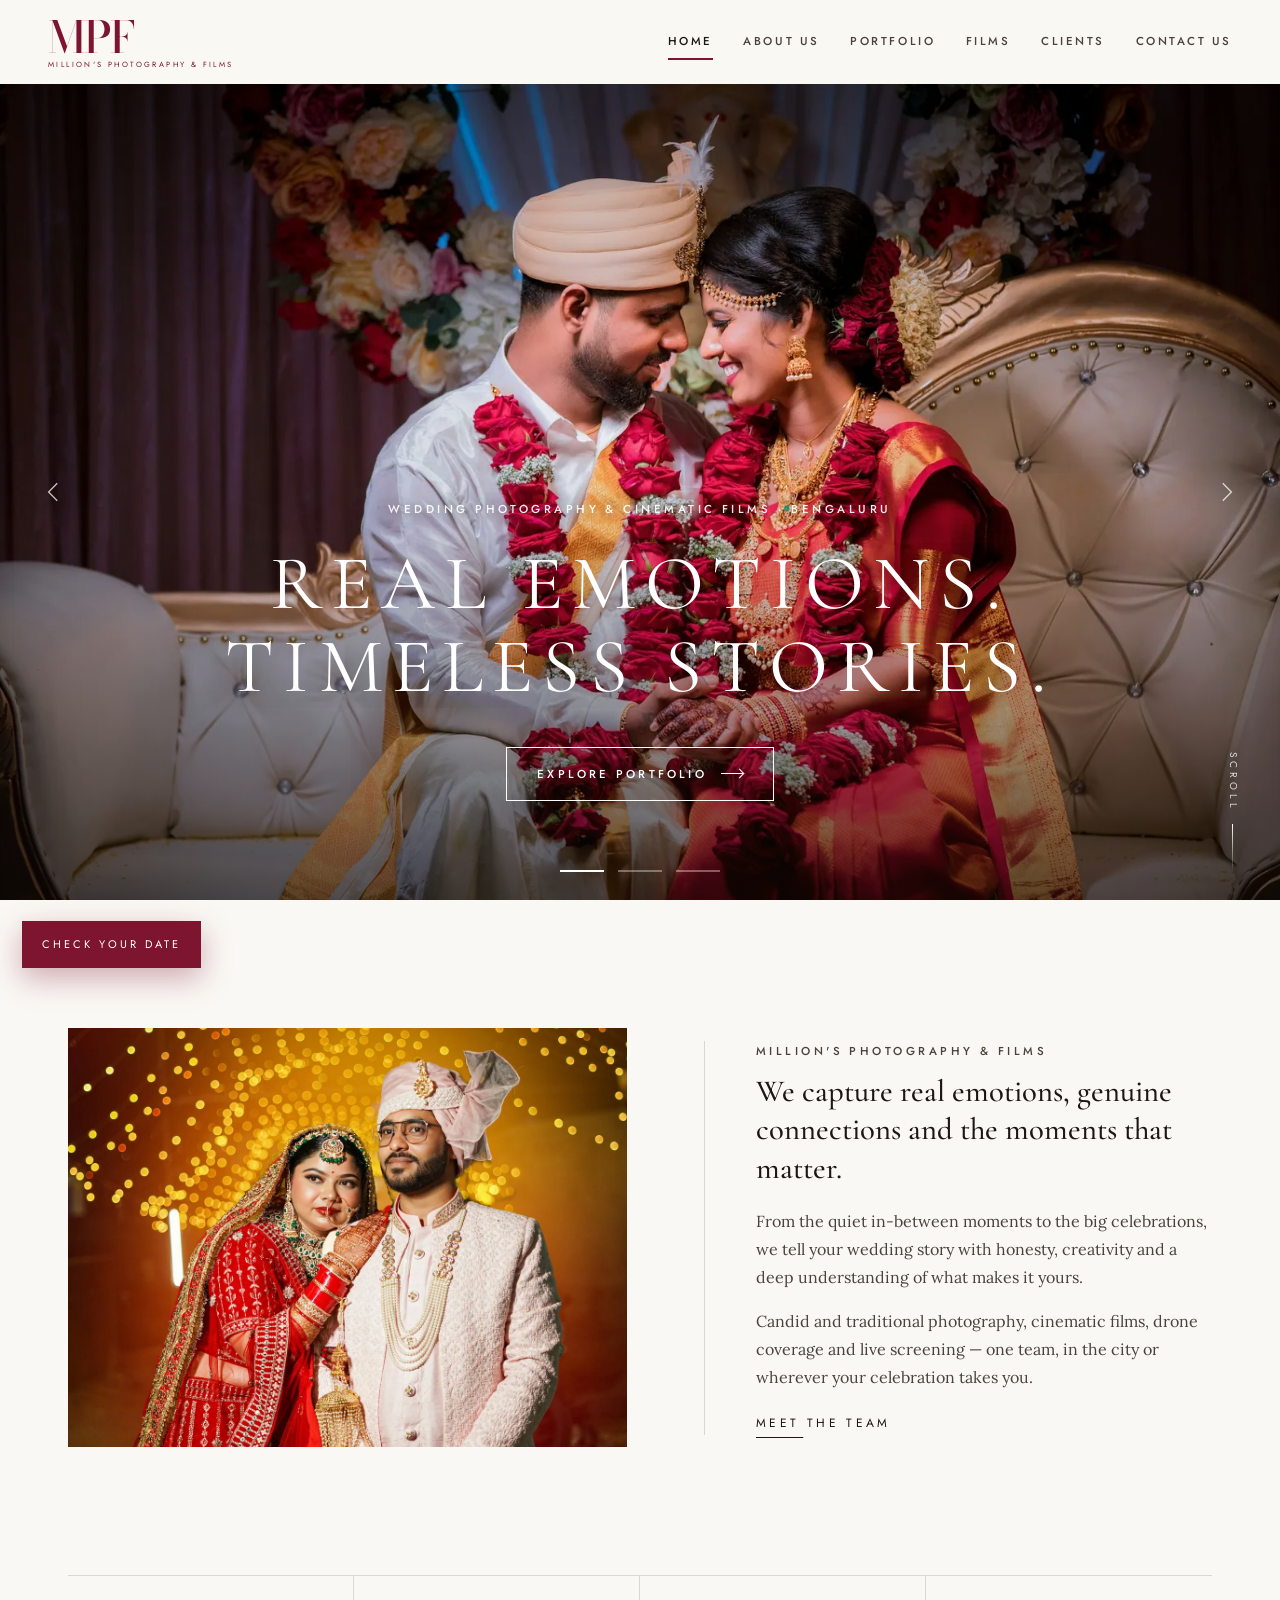
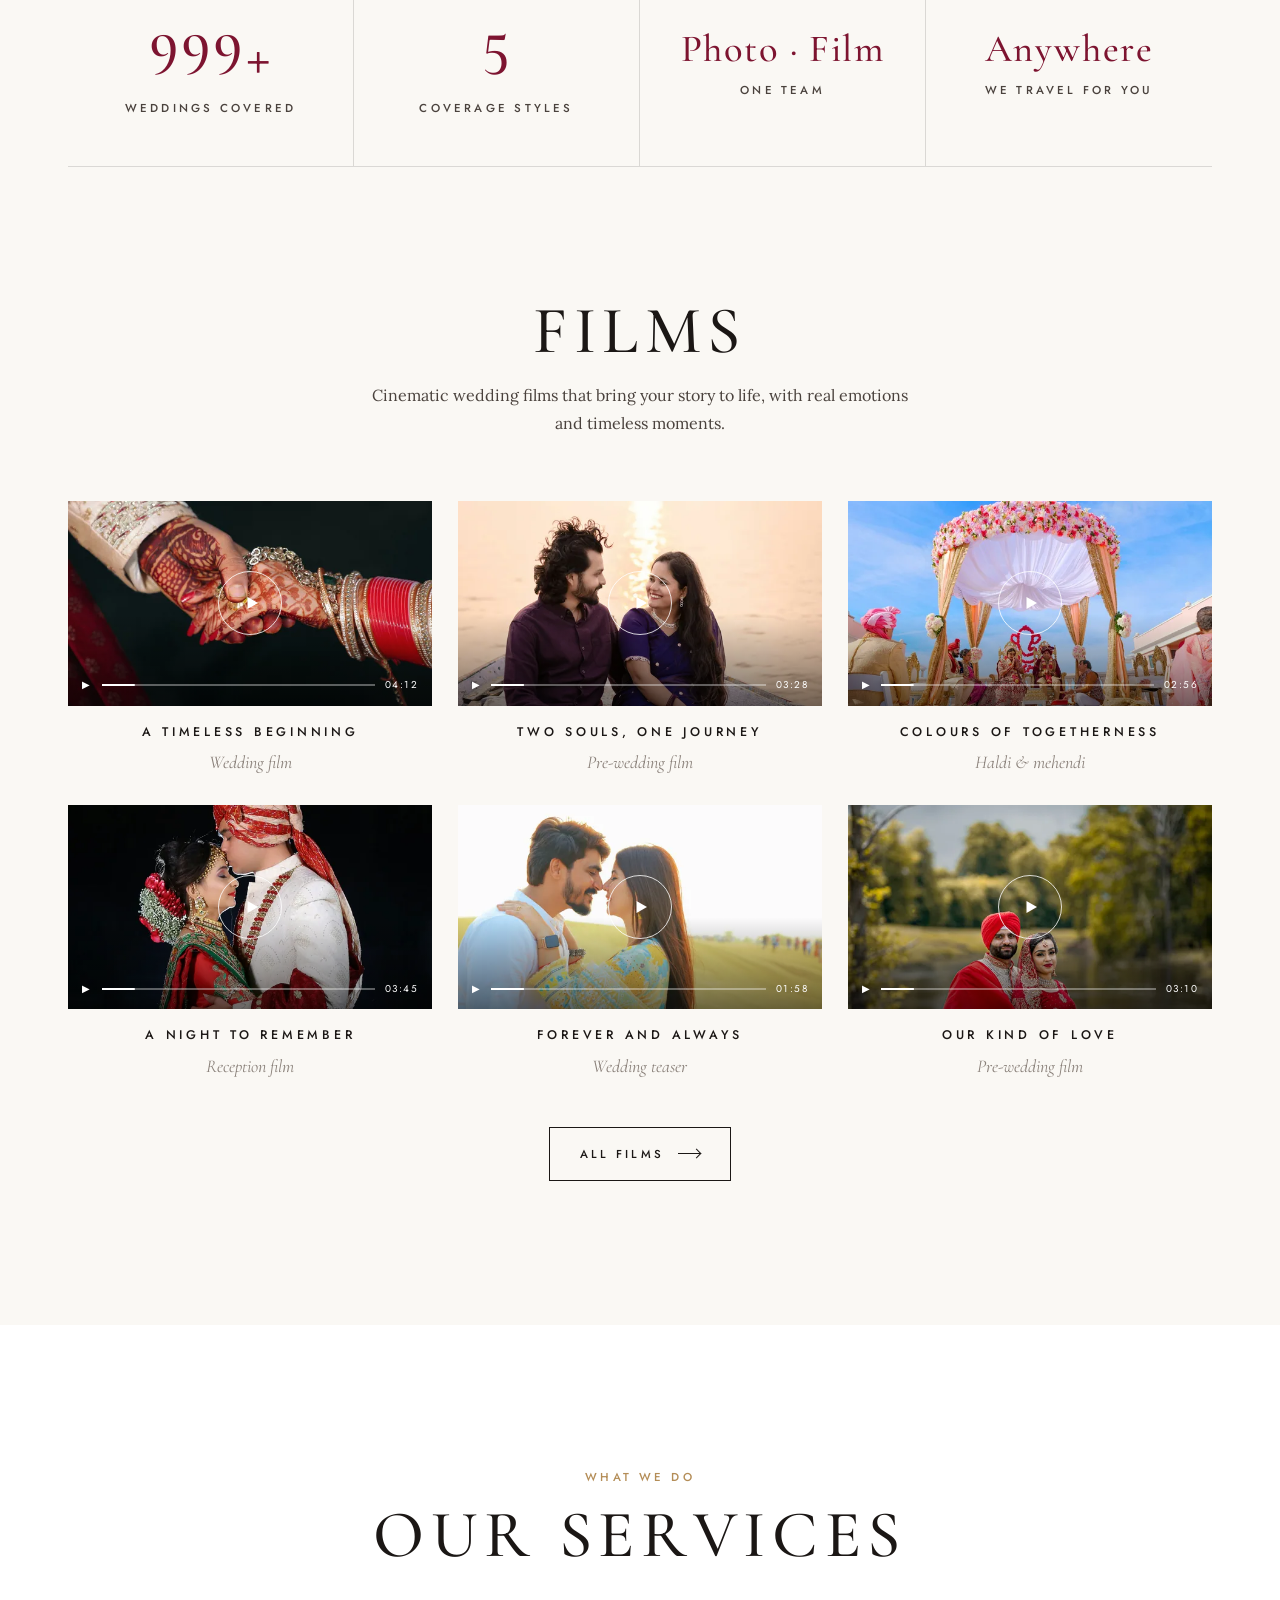
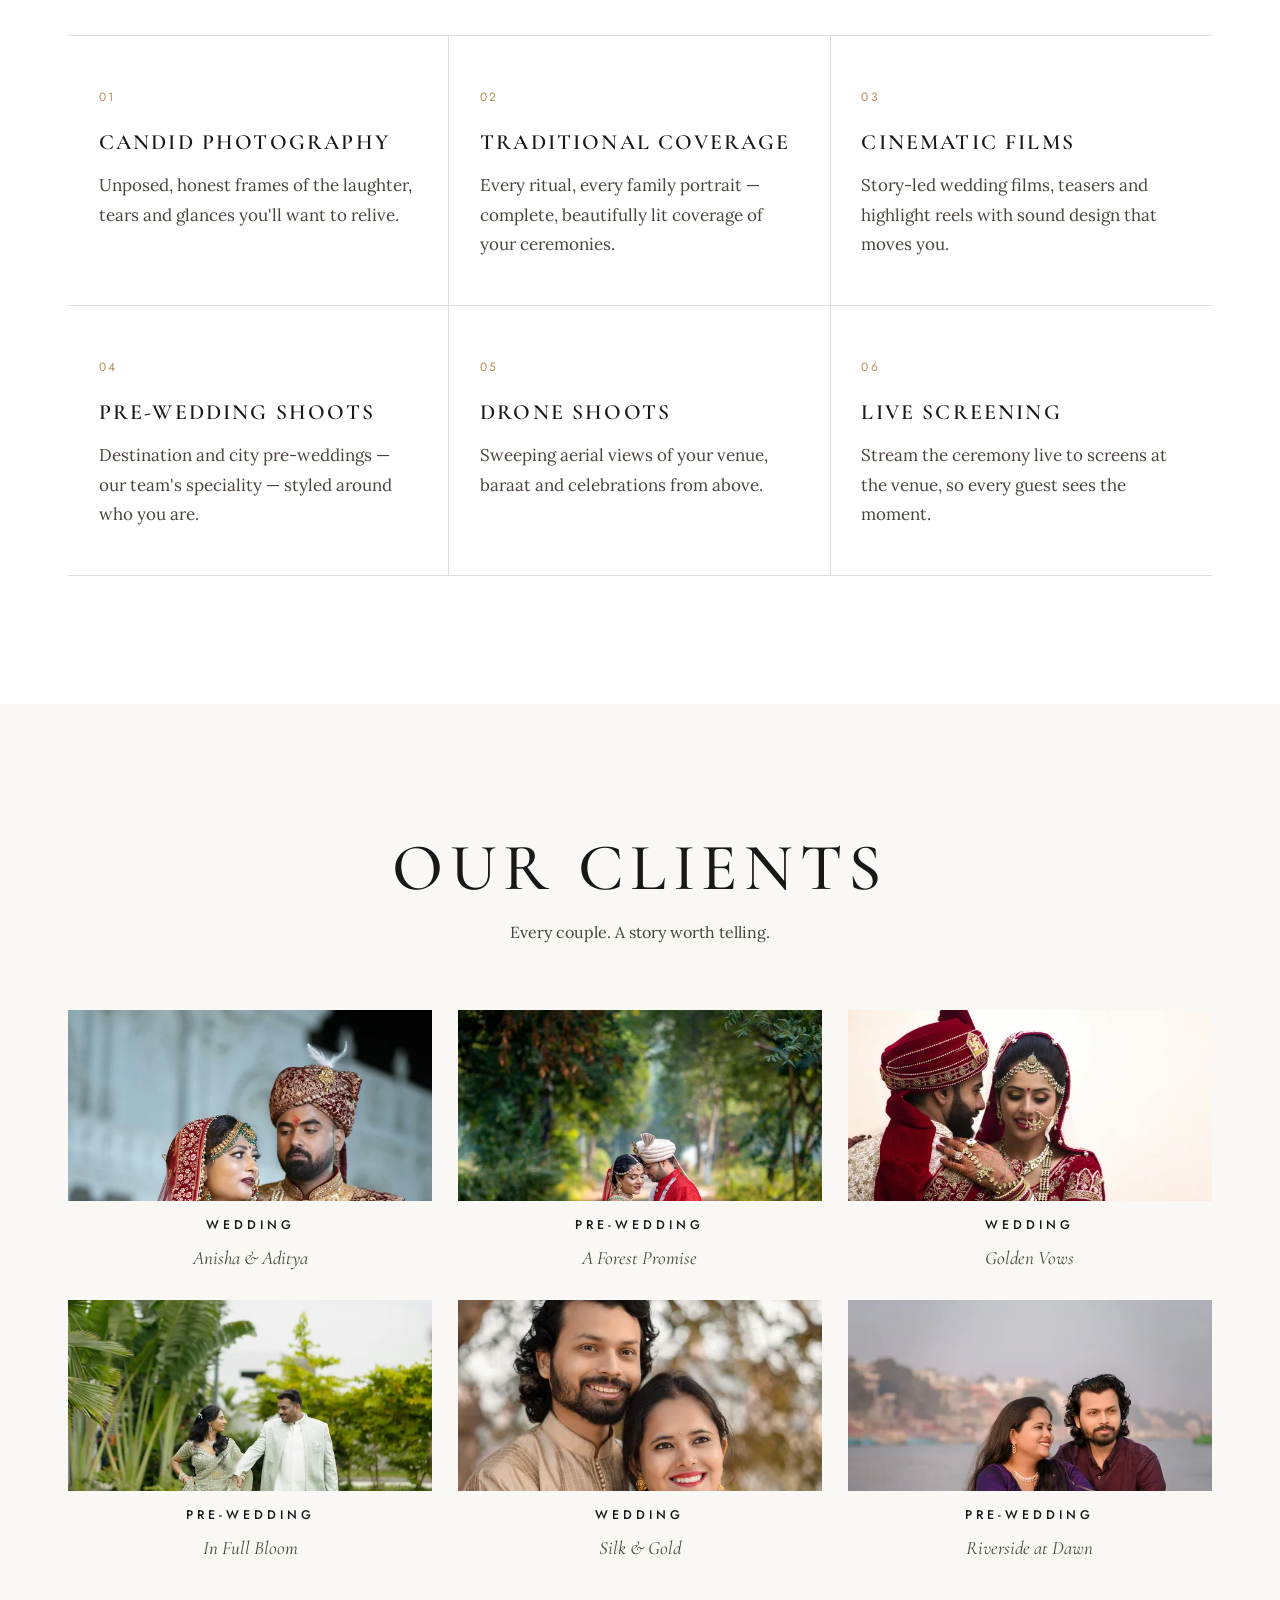
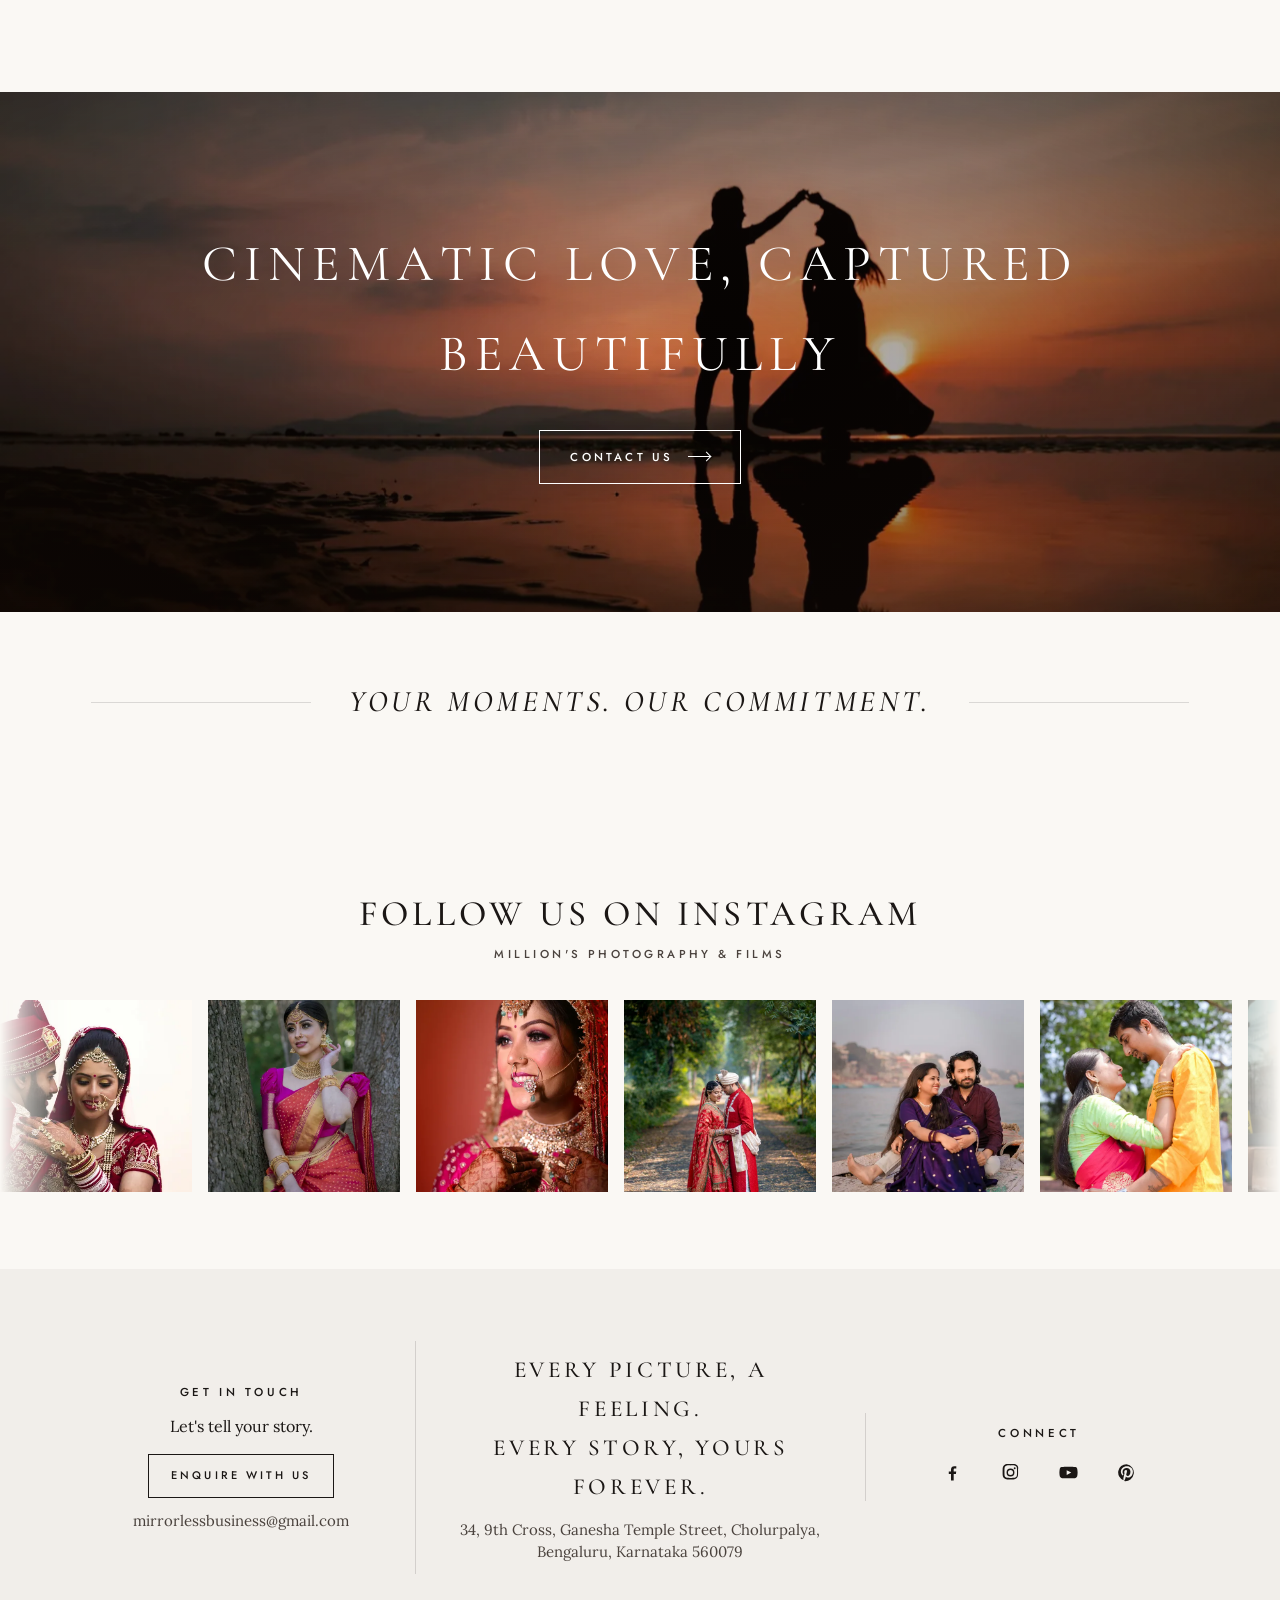
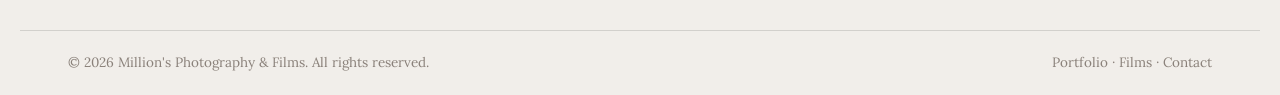
==== commit 73e998e2: "Point canonical, OG and sitemap URLs at millionsphotography-five.vercel.app Co-Authored-By: Claude O" ====
--- a/index.html
+++ b/index.html
@@ -5,17 +5,17 @@
 <meta name="viewport" content="width=device-width, initial-scale=1, viewport-fit=cover">
 <title>Million&#x27;s Photography &amp; Films — Wedding Photography &amp; Cinematic Films, Bengaluru</title>
 <meta name="description" content="Million&#x27;s Photography &amp; Films — candid &amp; traditional wedding photography, cinematic wedding films, pre-wedding shoots, drone and live screening in Bengaluru.">
-<link rel="canonical" href="https://millionsphotography.vercel.app/">
+<link rel="canonical" href="https://millionsphotography-five.vercel.app/">
 <meta name="theme-color" content="#faf8f4">
 <meta property="og:type" content="website"><meta property="og:site_name" content="Million&#x27;s Photography &amp; Films">
 <meta property="og:title" content="Million&#x27;s Photography &amp; Films — Wedding Photography &amp; Cinematic Films, Bengaluru"><meta property="og:description" content="Million&#x27;s Photography &amp; Films — candid &amp; traditional wedding photography, cinematic wedding films, pre-wedding shoots, drone and live screening in Bengaluru.">
-<meta property="og:image" content="https://millionsphotography.vercel.app/assets/img/hero-palace.jpg"><meta name="twitter:card" content="summary_large_image">
+<meta property="og:image" content="https://millionsphotography-five.vercel.app/assets/img/hero-palace.jpg"><meta name="twitter:card" content="summary_large_image">
 <link rel="icon" href="assets/favicon.svg" type="image/svg+xml"><link rel="manifest" href="site.webmanifest">
 <link rel="preconnect" href="https://fonts.googleapis.com"><link rel="preconnect" href="https://fonts.gstatic.com" crossorigin>
 <link href="https://fonts.googleapis.com/css2?family=Bodoni+Moda:opsz,wght@6..96,500&family=Cormorant+Garamond:ital,wght@0,400;0,500;0,600;1,400;1,500&family=Jost:wght@400;500&family=Lora:ital,wght@0,400;0,500;1,400&display=swap" rel="stylesheet">
 <link rel="stylesheet" href="assets/css/site.css">
 <script>try{if(sessionStorage.getItem('mpf-seen'))document.documentElement.classList.add('no-loader')}catch(e){}</script>
-<script type="application/ld+json">{"@context": "https://schema.org", "@type": "ProfessionalService", "name": "Million's Photography & Films", "alternateName": "MPF", "image": "https://millionsphotography.vercel.app/assets/img/hero-palace.jpg", "url": "https://millionsphotography.vercel.app", "email": "mirrorlessbusiness@gmail.com", "address": {"@type": "PostalAddress", "streetAddress": "34, 9th Cross, Ganesha Temple Street, Cholurpalya", "addressLocality": "Bengaluru", "addressRegion": "Karnataka", "postalCode": "560079", "addressCountry": "IN"}, "areaServed": ["Bengaluru", "Karnataka", "India"], "priceRange": "₹₹₹", "knowsAbout": ["Wedding photography", "Candid photography", "Wedding cinematography", "Pre-wedding shoots", "Drone shoots"], "hasMap": "https://www.google.com/maps/search/?api=1&query=Million's+Photography,+34+9th+Cross,+Cholurpalya,+Bengaluru"}</script>
+<script type="application/ld+json">{"@context": "https://schema.org", "@type": "ProfessionalService", "name": "Million's Photography & Films", "alternateName": "MPF", "image": "https://millionsphotography-five.vercel.app/assets/img/hero-palace.jpg", "url": "https://millionsphotography-five.vercel.app", "email": "mirrorlessbusiness@gmail.com", "address": {"@type": "PostalAddress", "streetAddress": "34, 9th Cross, Ganesha Temple Street, Cholurpalya", "addressLocality": "Bengaluru", "addressRegion": "Karnataka", "postalCode": "560079", "addressCountry": "IN"}, "areaServed": ["Bengaluru", "Karnataka", "India"], "priceRange": "₹₹₹", "knowsAbout": ["Wedding photography", "Candid photography", "Wedding cinematography", "Pre-wedding shoots", "Drone shoots"], "hasMap": "https://www.google.com/maps/search/?api=1&query=Million's+Photography,+34+9th+Cross,+Cholurpalya,+Bengaluru"}</script>
 </head>
 <body>
 <a class="skip" href="#main">Skip to content</a>
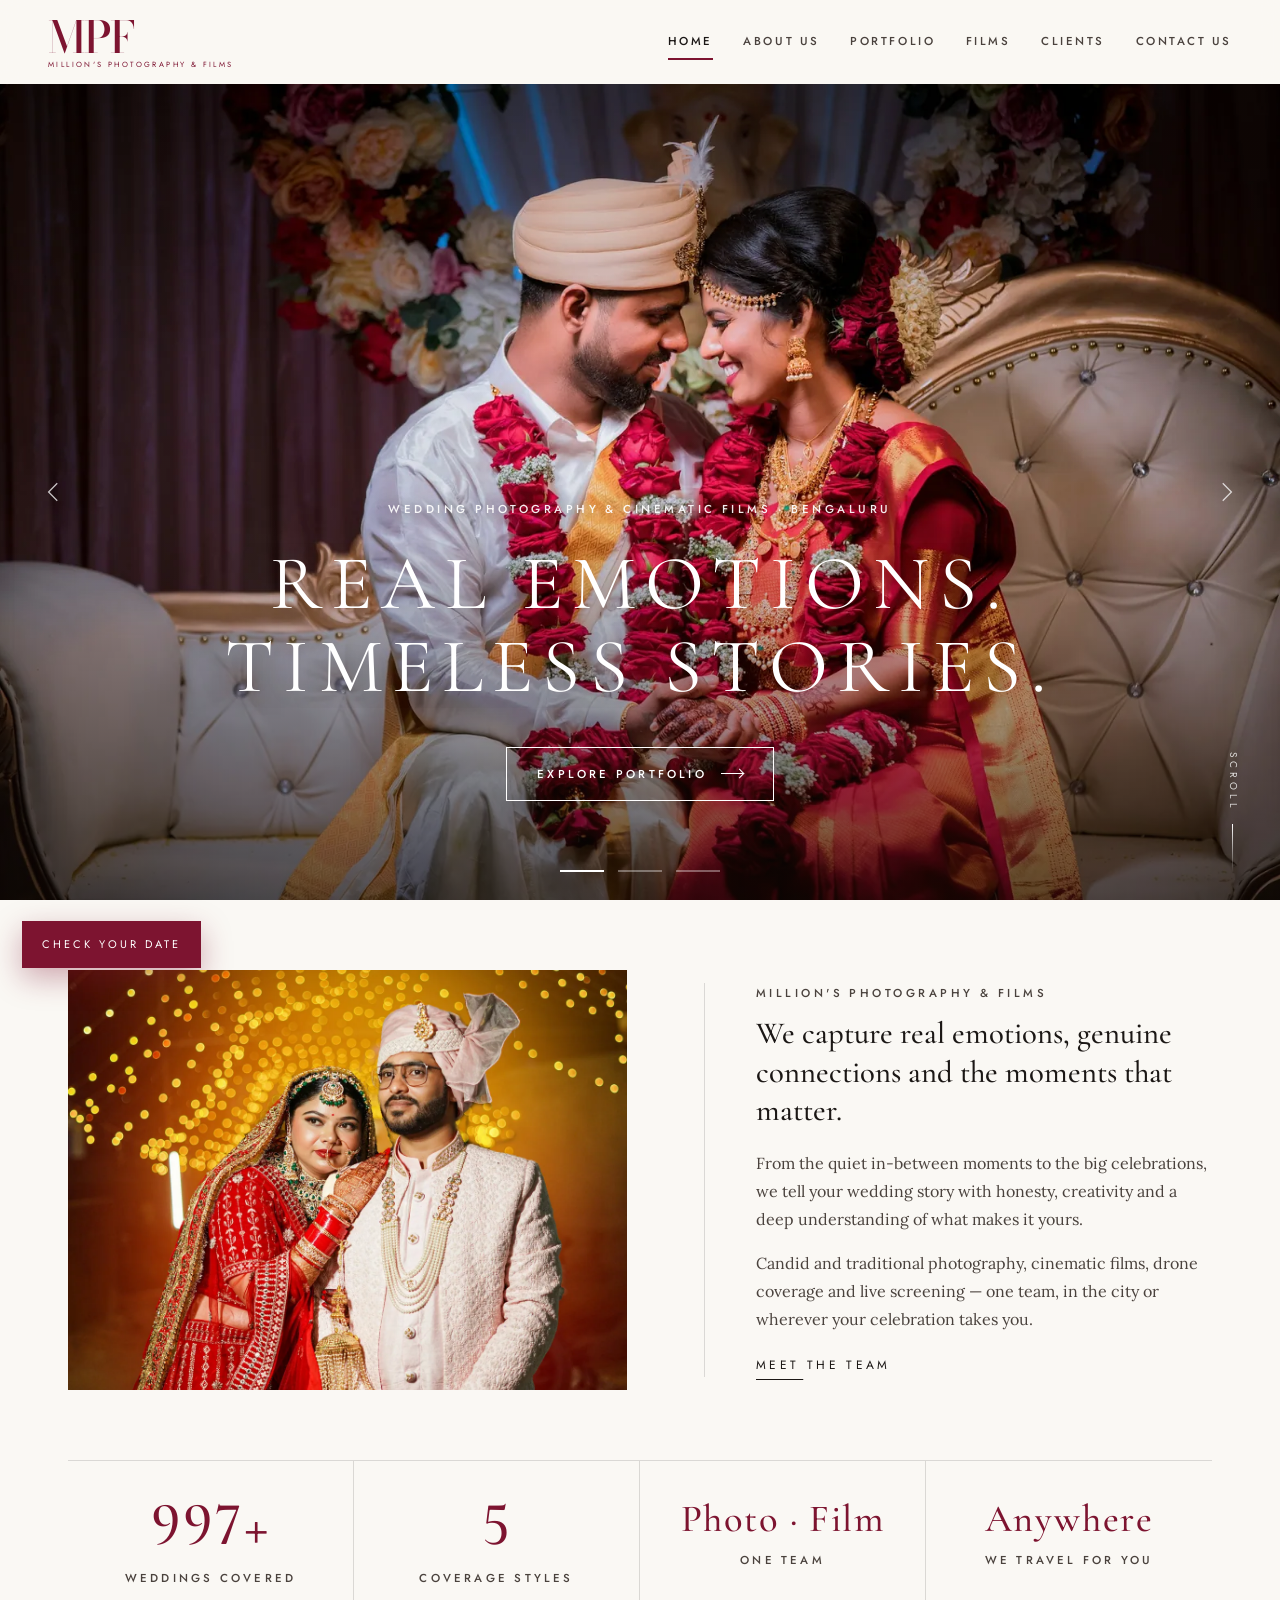
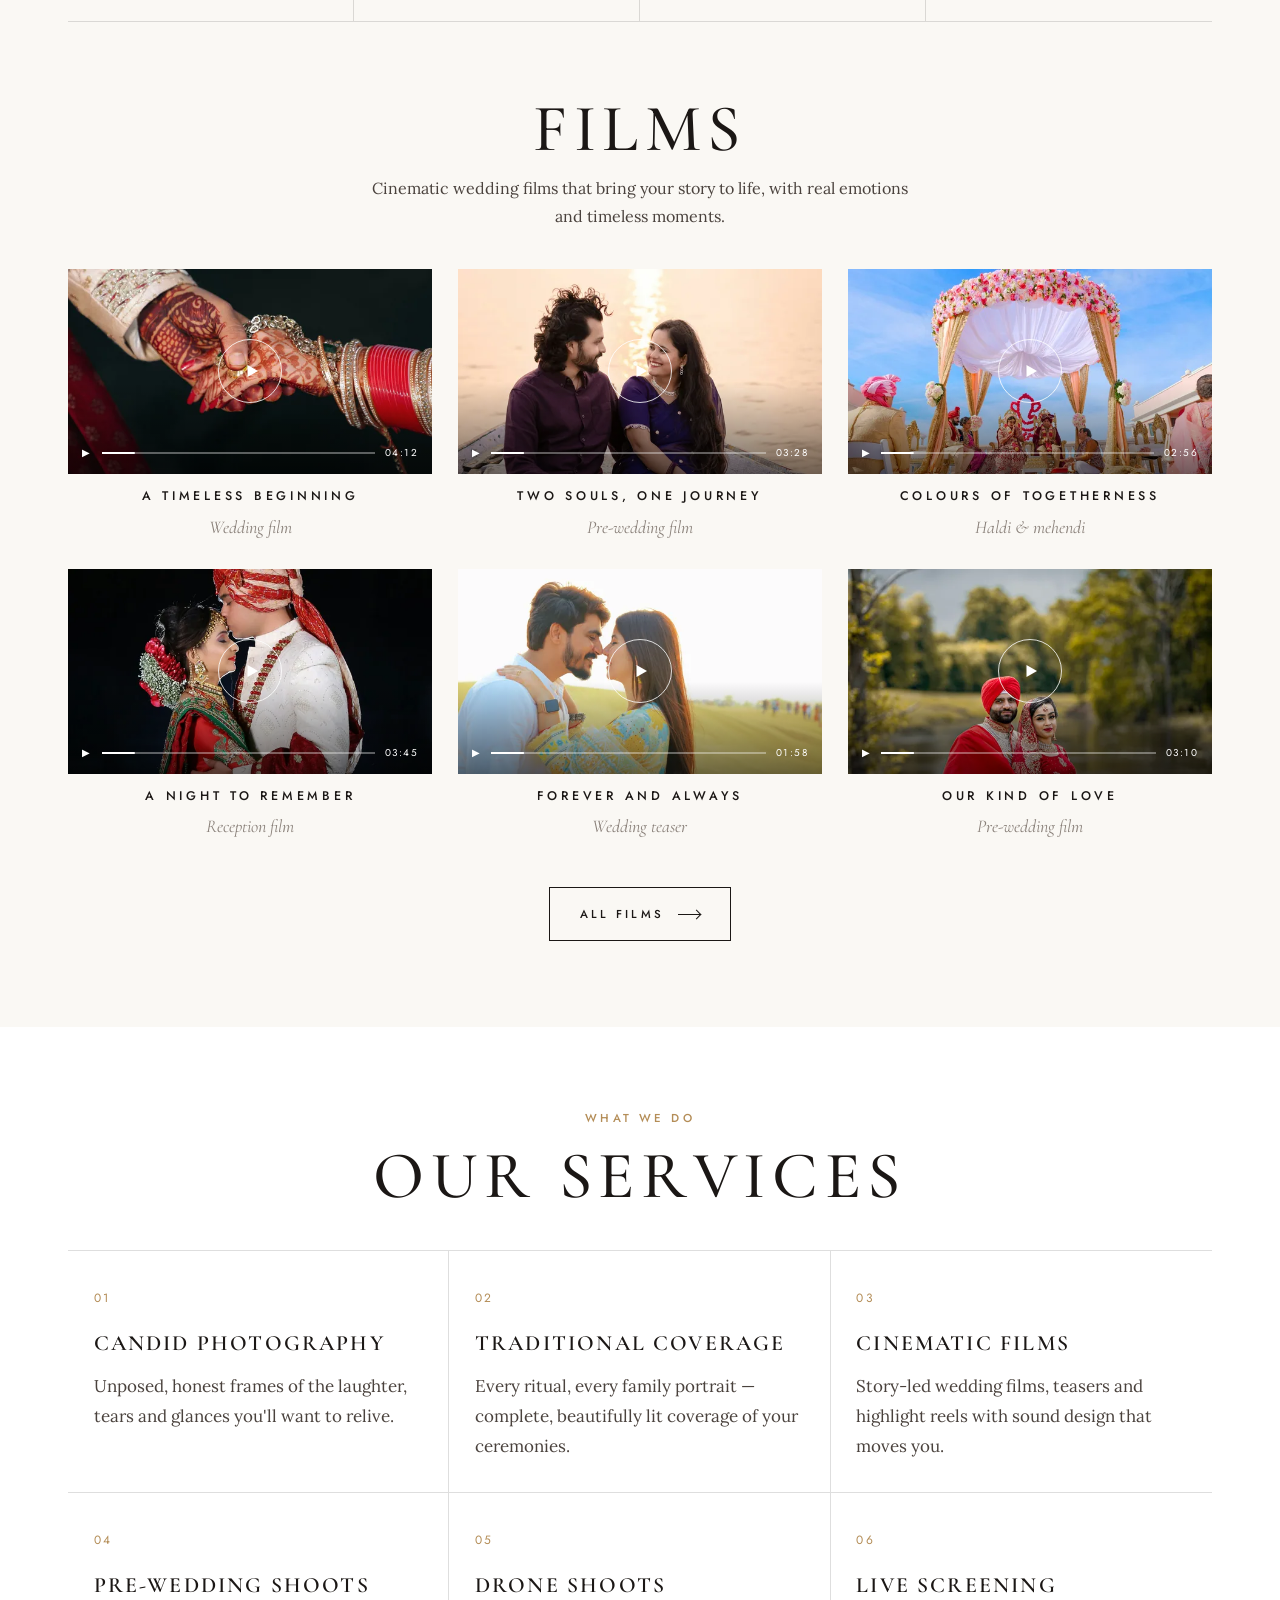
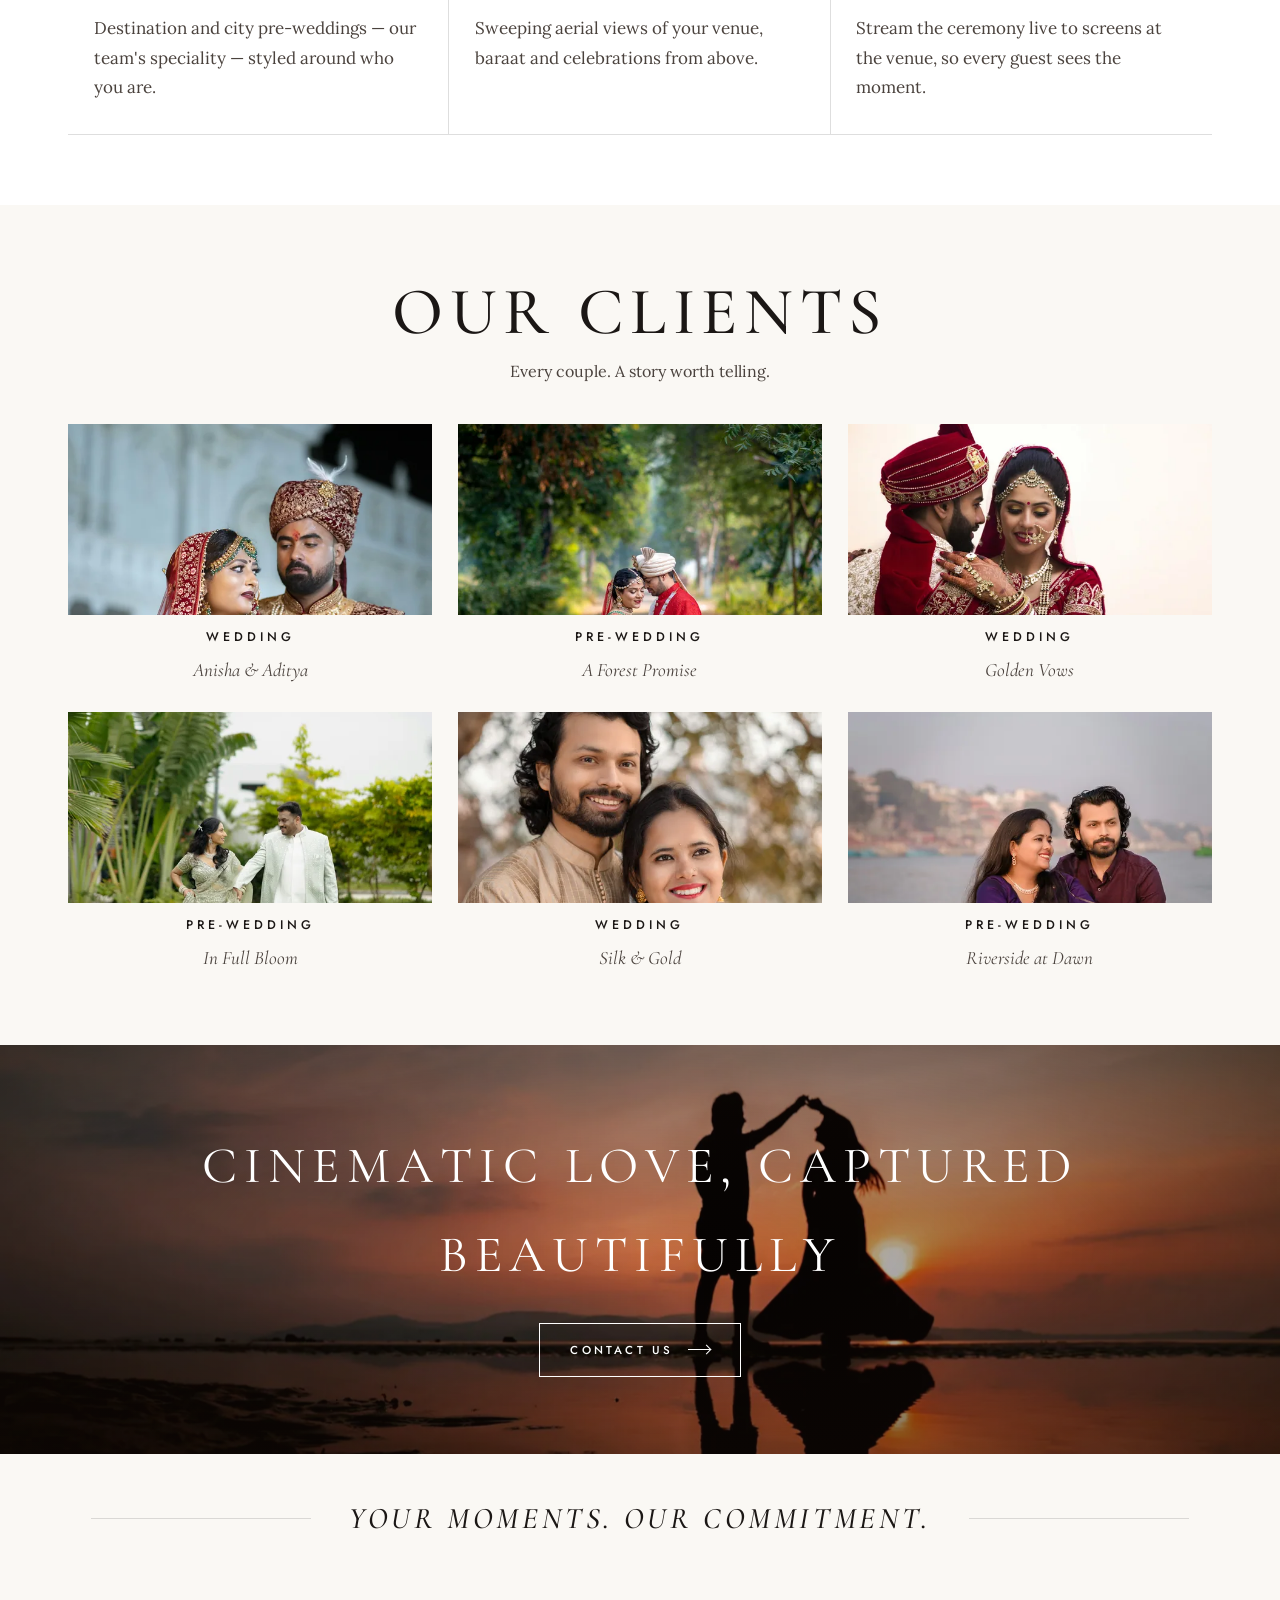
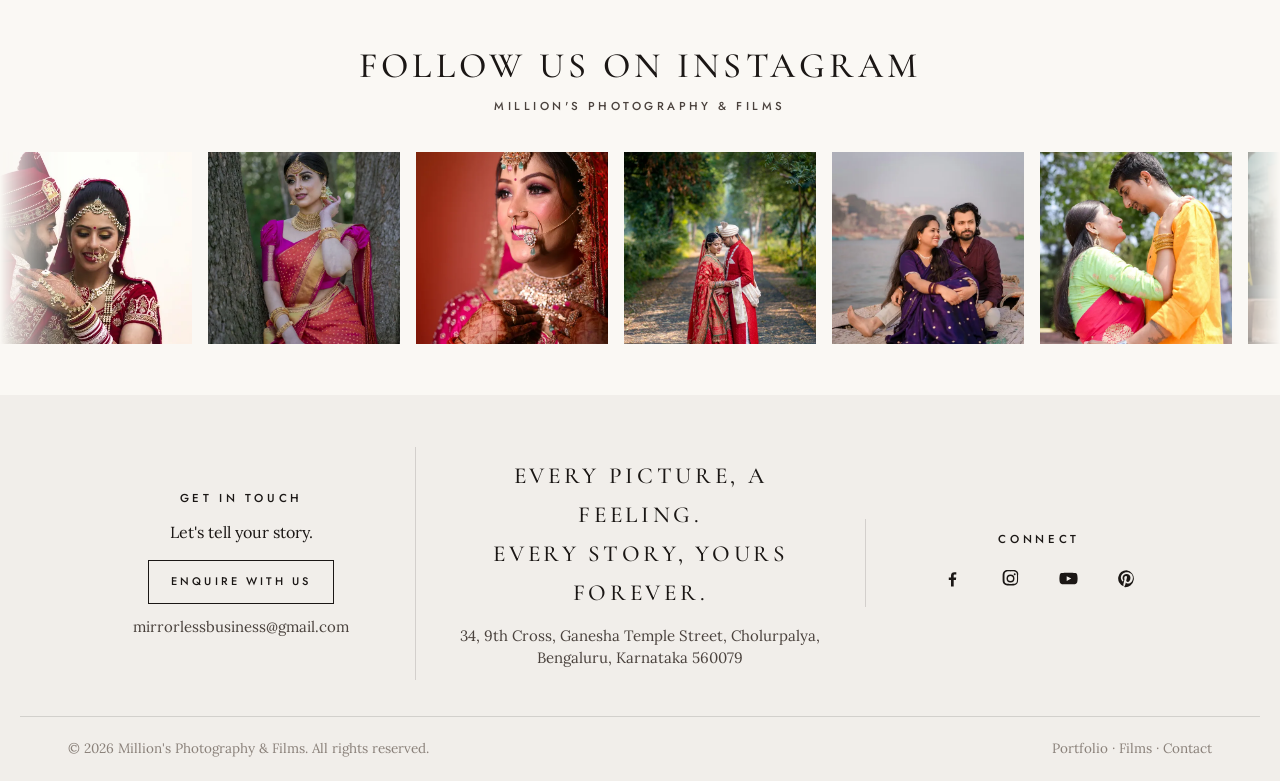
==== commit 76790a7a: "Studio admin panel, Supabase-ready data layer, live content, smoother mobile menu - /admin: dashboar" ====
--- a/index.html
+++ b/index.html
@@ -17,7 +17,7 @@
 <script>try{if(sessionStorage.getItem('mpf-seen'))document.documentElement.classList.add('no-loader')}catch(e){}</script>
 <script type="application/ld+json">{"@context": "https://schema.org", "@type": "ProfessionalService", "name": "Million's Photography & Films", "alternateName": "MPF", "image": "https://millionsphotography-five.vercel.app/assets/img/hero-palace.jpg", "url": "https://millionsphotography-five.vercel.app", "email": "mirrorlessbusiness@gmail.com", "address": {"@type": "PostalAddress", "streetAddress": "34, 9th Cross, Ganesha Temple Street, Cholurpalya", "addressLocality": "Bengaluru", "addressRegion": "Karnataka", "postalCode": "560079", "addressCountry": "IN"}, "areaServed": ["Bengaluru", "Karnataka", "India"], "priceRange": "₹₹₹", "knowsAbout": ["Wedding photography", "Candid photography", "Wedding cinematography", "Pre-wedding shoots", "Drone shoots"], "hasMap": "https://www.google.com/maps/search/?api=1&query=Million's+Photography,+34+9th+Cross,+Cholurpalya,+Bengaluru"}</script>
 </head>
-<body>
+<body data-page="index">
 <a class="skip" href="#main">Skip to content</a>
 <div class="loader" aria-hidden="true"><div class="mono"><span>M</span><span>P</span><span>F</span></div><div class="cap">Photography &amp; Films</div><div class="bar"><i></i></div></div>
 <div class="veil" aria-hidden="true"></div>
@@ -26,10 +26,10 @@
   <nav class="nav" aria-label="Primary"><a href="index.html" aria-current="page">Home</a><a href="about.html">About Us</a><a href="portfolio.html">Portfolio</a><a href="films.html">Films</a><a href="clients.html">Clients</a><a href="contact.html">Contact Us</a></nav>
   <button class="burger" aria-label="Menu" aria-expanded="false" aria-controls="mnav"><i></i><i></i><i></i></button>
 </div></header>
-<div class="mnav" id="mnav"><a class="big" href="index.html" aria-current="page"><em>01</em>Home</a><a class="big" href="about.html"><em>02</em>About Us</a><a class="big" href="portfolio.html"><em>03</em>Portfolio</a><a class="big" href="films.html"><em>04</em>Films</a><a class="big" href="clients.html"><em>05</em>Clients</a><a class="big" href="contact.html"><em>06</em>Contact Us</a><div class="mcta"><a class="btn solid sm" href="contact.html">Enquire now <span class="arr"></span></a></div><p class="meta">34, 9th Cross, Ganesha Temple Street, Cholurpalya, Bengaluru, Karnataka 560079<br><a data-email href="#"></a></p><div class="social"><a data-social="facebook" href="#" target="_blank" rel="noopener" aria-label="Facebook"><svg viewBox="0 0 24 24"><path d="M13.5 22v-8.2h2.8l.4-3.2h-3.2V8.5c0-.9.3-1.6 1.6-1.6h1.7V4.1c-.3 0-1.3-.1-2.5-.1-2.5 0-4.2 1.5-4.2 4.3v2.4H7.3v3.2h2.8V22h3.4z"/></svg></a><a data-social="instagram" href="#" target="_blank" rel="noopener" aria-label="Instagram"><svg viewBox="0 0 24 24"><path d="M12 7a5 5 0 100 10 5 5 0 000-10zm0 8.2a3.2 3.2 0 110-6.4 3.2 3.2 0 010 6.4zM17.3 5.5a1.2 1.2 0 100 2.4 1.2 1.2 0 000-2.4zM21.9 7.1c-.1-1.6-.4-3-1.6-4.2S17.5 1.4 15.9 1.3C14.3 1.2 9.7 1.2 8.1 1.3 6.5 1.4 5.1 1.7 3.9 2.9S2.2 5.5 2.1 7.1C2 8.7 2 13.3 2.1 14.9c.1 1.6.4 3 1.6 4.2s2.6 1.5 4.2 1.6c1.6.1 6.2.1 7.8 0 1.6-.1 3-.4 4.2-1.6s1.5-2.6 1.6-4.2c.1-1.6.1-6.2 0-7.8zm-2.1 9.5a3.2 3.2 0 01-1.8 1.8c-1.3.5-4.3.4-5.7.4s-4.4.1-5.7-.4a3.2 3.2 0 01-1.8-1.8c-.5-1.3-.4-4.3-.4-5.7s-.1-4.4.4-5.7A3.2 3.2 0 016.6 3.4c1.3-.5 4.3-.4 5.7-.4s4.4-.1 5.7.4a3.2 3.2 0 011.8 1.8c.5 1.3.4 4.3.4 5.7s.1 4.4-.4 5.7z"/></svg></a><a data-social="youtube" href="#" target="_blank" rel="noopener" aria-label="Youtube"><svg viewBox="0 0 24 24"><path d="M23 7.2a3 3 0 00-2.1-2.1C19 4.6 12 4.6 12 4.6s-7 0-8.9.5A3 3 0 001 7.2 31 31 0 00.5 12a31 31 0 00.5 4.8 3 3 0 002.1 2.1c1.9.5 8.9.5 8.9.5s7 0 8.9-.5a3 3 0 002.1-2.1 31 31 0 00.5-4.8 31 31 0 00-.5-4.8zM9.7 15V9l5.8 3-5.8 3z"/></svg></a><a data-social="pinterest" href="#" target="_blank" rel="noopener" aria-label="Pinterest"><svg viewBox="0 0 24 24"><path d="M12 1.5a10.5 10.5 0 00-3.8 20.3c-.1-.9-.2-2.2 0-3.2l1.3-5.5s-.3-.7-.3-1.6c0-1.5.9-2.7 2-2.7.9 0 1.4.7 1.4 1.6 0 1-.6 2.4-.9 3.8-.3 1.1.6 2.1 1.7 2.1 2 0 3.6-2.2 3.6-5.3 0-2.8-2-4.7-4.8-4.7a5 5 0 00-5.2 5c0 1 .4 2 .9 2.6.1.1.1.2.1.3l-.3 1.4c-.1.2-.2.3-.4.2-1.5-.7-2.4-2.9-2.4-4.6 0-3.7 2.7-7.2 7.9-7.2 4.1 0 7.3 2.9 7.3 6.9 0 4.1-2.6 7.4-6.2 7.4-1.2 0-2.3-.6-2.7-1.4l-.7 2.8c-.3 1-1 2.3-1.5 3.1A10.5 10.5 0 1012 1.5z"/></svg></a></div></div>
+<div class="mnav" id="mnav" aria-hidden="true"><a class="big" href="index.html" aria-current="page"><em>01</em>Home</a><a class="big" href="about.html"><em>02</em>About Us</a><a class="big" href="portfolio.html"><em>03</em>Portfolio</a><a class="big" href="films.html"><em>04</em>Films</a><a class="big" href="clients.html"><em>05</em>Clients</a><a class="big" href="contact.html"><em>06</em>Contact Us</a><div class="mcta"><a class="btn solid sm" href="contact.html">Enquire now <span class="arr"></span></a></div><p class="meta">34, 9th Cross, Ganesha Temple Street, Cholurpalya, Bengaluru, Karnataka 560079<br><a data-email href="#"></a></p><div class="social"><a data-social="facebook" href="#" target="_blank" rel="noopener" aria-label="Facebook"><svg viewBox="0 0 24 24"><path d="M13.5 22v-8.2h2.8l.4-3.2h-3.2V8.5c0-.9.3-1.6 1.6-1.6h1.7V4.1c-.3 0-1.3-.1-2.5-.1-2.5 0-4.2 1.5-4.2 4.3v2.4H7.3v3.2h2.8V22h3.4z"/></svg></a><a data-social="instagram" href="#" target="_blank" rel="noopener" aria-label="Instagram"><svg viewBox="0 0 24 24"><path d="M12 7a5 5 0 100 10 5 5 0 000-10zm0 8.2a3.2 3.2 0 110-6.4 3.2 3.2 0 010 6.4zM17.3 5.5a1.2 1.2 0 100 2.4 1.2 1.2 0 000-2.4zM21.9 7.1c-.1-1.6-.4-3-1.6-4.2S17.5 1.4 15.9 1.3C14.3 1.2 9.7 1.2 8.1 1.3 6.5 1.4 5.1 1.7 3.9 2.9S2.2 5.5 2.1 7.1C2 8.7 2 13.3 2.1 14.9c.1 1.6.4 3 1.6 4.2s2.6 1.5 4.2 1.6c1.6.1 6.2.1 7.8 0 1.6-.1 3-.4 4.2-1.6s1.5-2.6 1.6-4.2c.1-1.6.1-6.2 0-7.8zm-2.1 9.5a3.2 3.2 0 01-1.8 1.8c-1.3.5-4.3.4-5.7.4s-4.4.1-5.7-.4a3.2 3.2 0 01-1.8-1.8c-.5-1.3-.4-4.3-.4-5.7s-.1-4.4.4-5.7A3.2 3.2 0 016.6 3.4c1.3-.5 4.3-.4 5.7-.4s4.4-.1 5.7.4a3.2 3.2 0 011.8 1.8c.5 1.3.4 4.3.4 5.7s.1 4.4-.4 5.7z"/></svg></a><a data-social="youtube" href="#" target="_blank" rel="noopener" aria-label="Youtube"><svg viewBox="0 0 24 24"><path d="M23 7.2a3 3 0 00-2.1-2.1C19 4.6 12 4.6 12 4.6s-7 0-8.9.5A3 3 0 001 7.2 31 31 0 00.5 12a31 31 0 00.5 4.8 3 3 0 002.1 2.1c1.9.5 8.9.5 8.9.5s7 0 8.9-.5a3 3 0 002.1-2.1 31 31 0 00.5-4.8 31 31 0 00-.5-4.8zM9.7 15V9l5.8 3-5.8 3z"/></svg></a><a data-social="pinterest" href="#" target="_blank" rel="noopener" aria-label="Pinterest"><svg viewBox="0 0 24 24"><path d="M12 1.5a10.5 10.5 0 00-3.8 20.3c-.1-.9-.2-2.2 0-3.2l1.3-5.5s-.3-.7-.3-1.6c0-1.5.9-2.7 2-2.7.9 0 1.4.7 1.4 1.6 0 1-.6 2.4-.9 3.8-.3 1.1.6 2.1 1.7 2.1 2 0 3.6-2.2 3.6-5.3 0-2.8-2-4.7-4.8-4.7a5 5 0 00-5.2 5c0 1 .4 2 .9 2.6.1.1.1.2.1.3l-.3 1.4c-.1.2-.2.3-.4.2-1.5-.7-2.4-2.9-2.4-4.6 0-3.7 2.7-7.2 7.9-7.2 4.1 0 7.3 2.9 7.3 6.9 0 4.1-2.6 7.4-6.2 7.4-1.2 0-2.3-.6-2.7-1.4l-.7 2.8c-.3 1-1 2.3-1.5 3.1A10.5 10.5 0 1012 1.5z"/></svg></a></div></div>
 <main id="main">
 
-<section class="hero" aria-label="Featured work">
+<section class="hero" aria-label="Featured work" data-region="hero">
   <div class="slide on"><img src="assets/img/hero-palace.jpg" alt="Bride and groom garlanded after the varmala" width="1600" height="1067" fetchpriority="high" srcset="assets/img/hero-palace-800.webp 800w, assets/img/hero-palace-1600.webp 1600w, assets/img/hero-palace-2400.webp 2400w" sizes="100vw" data-full="assets/img/hero-palace-2400.webp" ></div><div class="slide"><img src="assets/img/contact-hero.jpg" alt="Couple in an embrace as a red dupatta flies in the wind" width="1600" height="1055" loading="lazy" decoding="async" srcset="assets/img/contact-hero-800.webp 800w, assets/img/contact-hero-1600.webp 1600w, assets/img/contact-hero-2400.webp 2400w" sizes="100vw" data-full="assets/img/contact-hero-2400.webp" ></div><div class="slide"><img src="assets/img/story-hero.jpg" alt="Pre-wedding couple on a bridge at dusk" width="1600" height="1067" loading="lazy" decoding="async" srcset="assets/img/story-hero-800.webp 800w, assets/img/story-hero-1600.webp 1600w, assets/img/story-hero-2400.webp 2400w" sizes="100vw" data-full="assets/img/story-hero-2400.webp" ></div>
   <div class="cap"><p class="eyebrow">Wedding Photography &amp; Cinematic Films · Bengaluru</p>
   <h1><span class="ln"><span>Real emotions.</span></span><span class="ln"><span>Timeless stories.</span></span></h1>
@@ -41,15 +41,15 @@
 <section class="sec"><div class="wrap split">
   <div class="media frame mask"><img src="assets/img/intro-kiss.jpg" alt="Bride and groom under golden lights" width="1200" height="1800" loading="lazy" decoding="async" srcset="assets/img/intro-kiss-600.webp 600w, assets/img/intro-kiss-1200.webp 1200w, assets/img/intro-kiss-1800.webp 1800w" sizes="(max-width:720px) 100vw, 50vw" data-full="assets/img/intro-kiss-1800.webp" ></div>
   <div class="vline body" data-reveal>
-    <p class="eyebrow">Million's Photography &amp; Films</p>
-    <h2 class="lede">We capture real emotions, genuine connections and the moments that matter.</h2>
-    <p>From the quiet in-between moments to the big celebrations, we tell your wedding story with honesty, creativity and a deep understanding of what makes it yours.</p>
+    <p class="eyebrow" data-bind="home.intro_eyebrow">Million's Photography &amp; Films</p>
+    <h2 class="lede" data-bind="home.intro_title">We capture real emotions, genuine connections and the moments that matter.</h2>
+    <p data-bind="home.intro_body">From the quiet in-between moments to the big celebrations, we tell your wedding story with honesty, creativity and a deep understanding of what makes it yours.</p>
     <p>Candid and traditional photography, cinematic films, drone coverage and live screening — one team, in the city or wherever your celebration takes you.</p>
     <a class="link-u" href="about.html">Meet the team</a>
   </div>
 </div></section>
 
-<section class="wrap"><div class="stats" data-stagger>
+<section class="wrap"><div class="stats" data-stagger data-bind="home.stats">
   <div class="stat"><b data-count="1000" data-suffix="+">0</b><span>Weddings covered</span></div>
   <div class="stat"><b>5</b><span>Coverage styles</span></div>
   <div class="stat"><b style="font-size:clamp(26px,3vw,44px);padding-top:.15em">Photo · Film</b><span>One team</span></div>
@@ -58,7 +58,7 @@
 
 <section class="sec"><div class="wrap">
   <div class="sec-head"><h2 class="h-display split-h">Films</h2><p data-reveal>Cinematic wedding films that bring your story to life, with real emotions and timeless moments.</p></div>
-  <div class="films" data-stagger><div class="film" role="button" tabindex="0" data-film="a-timeless-beginning" data-title="A Timeless Beginning" data-poster="assets/img/film-1.jpg" data-cursor="Play">
+  <div class="films" data-stagger data-region="films" data-featured="1" data-limit="6"><div class="film" role="button" tabindex="0" data-film="a-timeless-beginning" data-title="A Timeless Beginning" data-poster="assets/img/film-1.jpg" data-cursor="Play">
 <div class="thumb"><img src="assets/img/film-1.jpg" alt="A Timeless Beginning — wedding film still" width="1200" height="675" loading="lazy" decoding="async" srcset="assets/img/film-1-600.webp 600w, assets/img/film-1-1200.webp 1200w, assets/img/film-1-1800.webp 1800w" sizes="(max-width:720px) 80vw, 33vw" data-full="assets/img/film-1-1800.webp" ><span class="play"><svg viewBox="0 0 24 24"><path d="M6 4l14 8-14 8z"/></svg></span><span class="bar">▶<i></i>04:12</span></div>
 <h3>A Timeless Beginning</h3><p>Wedding film</p></div><div class="film" role="button" tabindex="0" data-film="two-souls-one-journey" data-title="Two Souls, One Journey" data-poster="assets/img/film-2.jpg" data-cursor="Play">
 <div class="thumb"><img src="assets/img/film-2.jpg" alt="Two Souls, One Journey — wedding film still" width="1200" height="675" loading="lazy" decoding="async" srcset="assets/img/film-2-600.webp 600w, assets/img/film-2-1200.webp 1200w, assets/img/film-2-1800.webp 1800w" sizes="(max-width:720px) 80vw, 33vw" data-full="assets/img/film-2-1800.webp" ><span class="play"><svg viewBox="0 0 24 24"><path d="M6 4l14 8-14 8z"/></svg></span><span class="bar">▶<i></i>03:28</span></div>
@@ -88,12 +88,12 @@
 
 <section class="sec"><div class="wrap">
   <div class="sec-head"><h2 class="h-display split-h">Our Clients</h2><p data-reveal>Every couple. A story worth telling.</p></div>
-  <div class="cards" data-stagger><a class="card" href="story-anisha-aditya.html" data-cursor="View"><div class="ph"><img src="assets/img/client-1.jpg" alt="Anisha &amp; Aditya — Wedding" width="1200" height="1800" loading="lazy" decoding="async" srcset="assets/img/client-1-600.webp 600w, assets/img/client-1-1200.webp 1200w, assets/img/client-1-1800.webp 1800w" sizes="(max-width:720px) 80vw, 33vw" data-full="assets/img/client-1-1800.webp" ><div class="ov"><span>View story</span></div></div><h3>Wedding</h3><p>Anisha & Aditya</p></a><a class="card" href="story-lakeside-promise.html" data-cursor="View"><div class="ph"><img src="assets/img/client-2.jpg" alt="A Forest Promise — Pre-Wedding" width="1200" height="1800" loading="lazy" decoding="async" srcset="assets/img/client-2-600.webp 600w, assets/img/client-2-1200.webp 1200w, assets/img/client-2-1800.webp 1800w" sizes="(max-width:720px) 80vw, 33vw" data-full="assets/img/client-2-1800.webp" ><div class="ov"><span>View story</span></div></div><h3>Pre-Wedding</h3><p>A Forest Promise</p></a><a class="card" href="story-golden-vows.html" data-cursor="View"><div class="ph"><img src="assets/img/client-3.jpg" alt="Golden Vows — Wedding" width="1200" height="744" loading="lazy" decoding="async" srcset="assets/img/client-3-600.webp 600w, assets/img/client-3-1200.webp 1200w, assets/img/client-3-1800.webp 1800w" sizes="(max-width:720px) 80vw, 33vw" data-full="assets/img/client-3-1800.webp" ><div class="ov"><span>View story</span></div></div><h3>Wedding</h3><p>Golden Vows</p></a><a class="card" href="story-in-full-bloom.html" data-cursor="View"><div class="ph"><img src="assets/img/client-4.jpg" alt="In Full Bloom — Pre-Wedding" width="1200" height="1200" loading="lazy" decoding="async" srcset="assets/img/client-4-600.webp 600w, assets/img/client-4-1200.webp 1200w, assets/img/client-4-1800.webp 1800w" sizes="(max-width:720px) 80vw, 33vw" data-full="assets/img/client-4-1800.webp" ><div class="ov"><span>View story</span></div></div><h3>Pre-Wedding</h3><p>In Full Bloom</p></a><a class="card" href="story-haldi-glow.html" data-cursor="View"><div class="ph"><img src="assets/img/client-5.jpg" alt="Silk &amp; Gold — Wedding" width="1200" height="1600" loading="lazy" decoding="async" srcset="assets/img/client-5-600.webp 600w, assets/img/client-5-1200.webp 1200w, assets/img/client-5-1800.webp 1800w" sizes="(max-width:720px) 80vw, 33vw" data-full="assets/img/client-5-1800.webp" ><div class="ov"><span>View story</span></div></div><h3>Wedding</h3><p>Silk & Gold</p></a><a class="card" href="story-road-to-forever.html" data-cursor="View"><div class="ph"><img src="assets/img/client-6.jpg" alt="Riverside at Dawn — Pre-Wedding" width="1200" height="1600" loading="lazy" decoding="async" srcset="assets/img/client-6-600.webp 600w, assets/img/client-6-1200.webp 1200w, assets/img/client-6-1800.webp 1800w" sizes="(max-width:720px) 80vw, 33vw" data-full="assets/img/client-6-1800.webp" ><div class="ov"><span>View story</span></div></div><h3>Pre-Wedding</h3><p>Riverside at Dawn</p></a></div><p class="swipe-hint">Swipe</p>
+  <div class="cards" data-stagger data-region="stories"><a class="card" href="story-anisha-aditya.html" data-cursor="View"><div class="ph"><img src="assets/img/client-1.jpg" alt="Anisha &amp; Aditya — Wedding" width="1200" height="1800" loading="lazy" decoding="async" srcset="assets/img/client-1-600.webp 600w, assets/img/client-1-1200.webp 1200w, assets/img/client-1-1800.webp 1800w" sizes="(max-width:720px) 80vw, 33vw" data-full="assets/img/client-1-1800.webp" ><div class="ov"><span>View story</span></div></div><h3>Wedding</h3><p>Anisha & Aditya</p></a><a class="card" href="story-lakeside-promise.html" data-cursor="View"><div class="ph"><img src="assets/img/client-2.jpg" alt="A Forest Promise — Pre-Wedding" width="1200" height="1800" loading="lazy" decoding="async" srcset="assets/img/client-2-600.webp 600w, assets/img/client-2-1200.webp 1200w, assets/img/client-2-1800.webp 1800w" sizes="(max-width:720px) 80vw, 33vw" data-full="assets/img/client-2-1800.webp" ><div class="ov"><span>View story</span></div></div><h3>Pre-Wedding</h3><p>A Forest Promise</p></a><a class="card" href="story-golden-vows.html" data-cursor="View"><div class="ph"><img src="assets/img/client-3.jpg" alt="Golden Vows — Wedding" width="1200" height="744" loading="lazy" decoding="async" srcset="assets/img/client-3-600.webp 600w, assets/img/client-3-1200.webp 1200w, assets/img/client-3-1800.webp 1800w" sizes="(max-width:720px) 80vw, 33vw" data-full="assets/img/client-3-1800.webp" ><div class="ov"><span>View story</span></div></div><h3>Wedding</h3><p>Golden Vows</p></a><a class="card" href="story-in-full-bloom.html" data-cursor="View"><div class="ph"><img src="assets/img/client-4.jpg" alt="In Full Bloom — Pre-Wedding" width="1200" height="1200" loading="lazy" decoding="async" srcset="assets/img/client-4-600.webp 600w, assets/img/client-4-1200.webp 1200w, assets/img/client-4-1800.webp 1800w" sizes="(max-width:720px) 80vw, 33vw" data-full="assets/img/client-4-1800.webp" ><div class="ov"><span>View story</span></div></div><h3>Pre-Wedding</h3><p>In Full Bloom</p></a><a class="card" href="story-haldi-glow.html" data-cursor="View"><div class="ph"><img src="assets/img/client-5.jpg" alt="Silk &amp; Gold — Wedding" width="1200" height="1600" loading="lazy" decoding="async" srcset="assets/img/client-5-600.webp 600w, assets/img/client-5-1200.webp 1200w, assets/img/client-5-1800.webp 1800w" sizes="(max-width:720px) 80vw, 33vw" data-full="assets/img/client-5-1800.webp" ><div class="ov"><span>View story</span></div></div><h3>Wedding</h3><p>Silk & Gold</p></a><a class="card" href="story-road-to-forever.html" data-cursor="View"><div class="ph"><img src="assets/img/client-6.jpg" alt="Riverside at Dawn — Pre-Wedding" width="1200" height="1600" loading="lazy" decoding="async" srcset="assets/img/client-6-600.webp 600w, assets/img/client-6-1200.webp 1200w, assets/img/client-6-1800.webp 1800w" sizes="(max-width:720px) 80vw, 33vw" data-full="assets/img/client-6-1800.webp" ><div class="ov"><span>View story</span></div></div><h3>Pre-Wedding</h3><p>Riverside at Dawn</p></a></div><p class="swipe-hint">Swipe</p>
 </div></section>
 
-<section class="cta"><img src="assets/img/about-banner.jpg" alt="" width="1600" height="1067" loading="lazy" decoding="async" srcset="assets/img/about-banner-800.webp 800w, assets/img/about-banner-1600.webp 1600w" sizes="100vw" data-full="assets/img/about-banner-1600.webp" data-parallax="70" aria-hidden="true"><div class="in"><h2 class="split-h">Cinematic love, captured beautifully</h2><a class="btn light" href="contact.html">Contact us <span class="arr"></span></a></div></section>
+<section class="cta"><img src="assets/img/about-banner.jpg" alt="" width="1600" height="1067" loading="lazy" decoding="async" srcset="assets/img/about-banner-800.webp 800w, assets/img/about-banner-1600.webp 1600w" sizes="100vw" data-full="assets/img/about-banner-1600.webp" data-parallax="70" aria-hidden="true"><div class="in"><h2 class="split-h" data-bind="home.cta_banner">Cinematic love, captured beautifully</h2><a class="btn light" href="contact.html">Contact us <span class="arr"></span></a></div></section>
 
-<div class="quote-band" data-reveal><p>Your moments. Our commitment.</p></div>
+<div class="quote-band" data-reveal><p data-bind="home.quote">Your moments. Our commitment.</p></div>
 
 </main>
 <section class="ig" aria-labelledby="ig-h">
@@ -102,11 +102,11 @@
 </section>
 <footer class="ftr">
   <div class="wrap cols">
-    <div class="col"><h4>Get in touch</h4><p style="margin:0">Let's tell your story.</p><a class="btn sm" href="contact.html">Enquire with us</a><p class="addr"><a data-email href="#"></a></p></div>
-    <div class="col"><p class="tag">Every picture, a feeling.<br>Every story, yours forever.</p><p class="addr">34, 9th Cross, Ganesha Temple Street, Cholurpalya, Bengaluru, Karnataka 560079</p></div>
+    <div class="col"><h4 data-bind="footer.cta_title">Get in touch</h4><p style="margin:0" data-bind="footer.cta_text">Let's tell your story.</p><a class="btn sm" href="contact.html">Enquire with us</a><p class="addr"><a data-email href="#"></a></p></div>
+    <div class="col"><p class="tag" data-bind="footer.tagline">Every picture, a feeling.<br>Every story, yours forever.</p><p class="addr" data-bind="contact.address">34, 9th Cross, Ganesha Temple Street, Cholurpalya, Bengaluru, Karnataka 560079</p></div>
     <div class="col"><h4>Connect</h4><div class="social"><a data-social="facebook" href="#" target="_blank" rel="noopener" aria-label="Facebook"><svg viewBox="0 0 24 24"><path d="M13.5 22v-8.2h2.8l.4-3.2h-3.2V8.5c0-.9.3-1.6 1.6-1.6h1.7V4.1c-.3 0-1.3-.1-2.5-.1-2.5 0-4.2 1.5-4.2 4.3v2.4H7.3v3.2h2.8V22h3.4z"/></svg></a><a data-social="instagram" href="#" target="_blank" rel="noopener" aria-label="Instagram"><svg viewBox="0 0 24 24"><path d="M12 7a5 5 0 100 10 5 5 0 000-10zm0 8.2a3.2 3.2 0 110-6.4 3.2 3.2 0 010 6.4zM17.3 5.5a1.2 1.2 0 100 2.4 1.2 1.2 0 000-2.4zM21.9 7.1c-.1-1.6-.4-3-1.6-4.2S17.5 1.4 15.9 1.3C14.3 1.2 9.7 1.2 8.1 1.3 6.5 1.4 5.1 1.7 3.9 2.9S2.2 5.5 2.1 7.1C2 8.7 2 13.3 2.1 14.9c.1 1.6.4 3 1.6 4.2s2.6 1.5 4.2 1.6c1.6.1 6.2.1 7.8 0 1.6-.1 3-.4 4.2-1.6s1.5-2.6 1.6-4.2c.1-1.6.1-6.2 0-7.8zm-2.1 9.5a3.2 3.2 0 01-1.8 1.8c-1.3.5-4.3.4-5.7.4s-4.4.1-5.7-.4a3.2 3.2 0 01-1.8-1.8c-.5-1.3-.4-4.3-.4-5.7s-.1-4.4.4-5.7A3.2 3.2 0 016.6 3.4c1.3-.5 4.3-.4 5.7-.4s4.4-.1 5.7.4a3.2 3.2 0 011.8 1.8c.5 1.3.4 4.3.4 5.7s.1 4.4-.4 5.7z"/></svg></a><a data-social="youtube" href="#" target="_blank" rel="noopener" aria-label="Youtube"><svg viewBox="0 0 24 24"><path d="M23 7.2a3 3 0 00-2.1-2.1C19 4.6 12 4.6 12 4.6s-7 0-8.9.5A3 3 0 001 7.2 31 31 0 00.5 12a31 31 0 00.5 4.8 3 3 0 002.1 2.1c1.9.5 8.9.5 8.9.5s7 0 8.9-.5a3 3 0 002.1-2.1 31 31 0 00.5-4.8 31 31 0 00-.5-4.8zM9.7 15V9l5.8 3-5.8 3z"/></svg></a><a data-social="pinterest" href="#" target="_blank" rel="noopener" aria-label="Pinterest"><svg viewBox="0 0 24 24"><path d="M12 1.5a10.5 10.5 0 00-3.8 20.3c-.1-.9-.2-2.2 0-3.2l1.3-5.5s-.3-.7-.3-1.6c0-1.5.9-2.7 2-2.7.9 0 1.4.7 1.4 1.6 0 1-.6 2.4-.9 3.8-.3 1.1.6 2.1 1.7 2.1 2 0 3.6-2.2 3.6-5.3 0-2.8-2-4.7-4.8-4.7a5 5 0 00-5.2 5c0 1 .4 2 .9 2.6.1.1.1.2.1.3l-.3 1.4c-.1.2-.2.3-.4.2-1.5-.7-2.4-2.9-2.4-4.6 0-3.7 2.7-7.2 7.9-7.2 4.1 0 7.3 2.9 7.3 6.9 0 4.1-2.6 7.4-6.2 7.4-1.2 0-2.3-.6-2.7-1.4l-.7 2.8c-.3 1-1 2.3-1.5 3.1A10.5 10.5 0 1012 1.5z"/></svg></a></div></div>
   </div>
-  <div class="copy"><span>© <span data-year>2026</span> Million&#x27;s Photography &amp; Films. All rights reserved.</span><span><a href="portfolio.html">Portfolio</a> · <a href="films.html">Films</a> · <a href="contact.html">Contact</a></span></div>
+  <div class="copy"><span>© <span data-year>2026</span> <span data-bind="footer.copyright">Million&#x27;s Photography &amp; Films. All rights reserved.</span></span><span data-bind="footer.links"><a href="portfolio.html">Portfolio</a> · <a href="films.html">Films</a> · <a href="contact.html">Contact</a></span></div>
 </footer>
 <a class="enq" href="contact.html">Check your date</a>
 <nav class="mbar" aria-label="Quick actions"><a data-email href="#"><svg viewBox="0 0 24 24"><rect x="3" y="5" width="18" height="14" rx="1"/><path d="M3 7l9 6 9-6"/></svg>Email</a><a class="pri" href="contact.html"><svg viewBox="0 0 24 24"><rect x="3" y="5" width="18" height="16" rx="1"/><path d="M3 10h18M8 3v4M16 3v4"/></svg>Check date</a></nav>
@@ -115,6 +115,7 @@
 <div class="top"><span class="t">FILM</span><button class="x" aria-label="Close"></button></div>
 <div class="stage"><div class="player"></div></div><div></div></div>
 <script src="assets/js/config.js"></script>
+<script type="module" src="assets/js/content.js"></script>
 <script src="assets/js/site.js" defer></script>
 </body>
 </html>
--- a/assets/css/site.css
+++ b/assets/css/site.css
@@ -547,3 +547,78 @@
   .svc::-webkit-scrollbar{display:none}
   .svc article{flex:0 0 78%;scroll-snap-align:center}
 }
+
+/* ===== tighter vertical rhythm ===== */
+.sec{padding:clamp(44px,5.5vw,84px) 0}
+.sec-tight{padding:clamp(30px,4vw,56px) 0}
+.sec-head{margin-bottom:clamp(22px,3vw,40px)}
+.sec-head p{margin-top:10px}
+.rule{margin-top:14px}
+.phead{padding:clamp(28px,3.5vw,48px) var(--gut) clamp(20px,2.5vw,32px)}
+.crumbs{margin-bottom:12px}
+.pbanner{height:clamp(240px,40vw,500px)}
+.ig{padding:clamp(40px,5vw,64px) 0 clamp(32px,4vw,52px)}
+.quote-band{padding:clamp(24px,3vw,40px) var(--gut)}
+.cta{height:clamp(280px,32vw,420px)}
+.cta h2{margin-bottom:22px}
+.stat{padding:clamp(20px,2.6vw,34px) 14px}
+.svc article{padding:clamp(22px,2.4vw,34px) clamp(18px,2vw,30px)}
+.ftr{padding-top:clamp(36px,4vw,52px)}
+.ftr .copy{margin-top:clamp(24px,3vw,36px)}
+.pager{margin-top:clamp(28px,3.5vw,48px)}
+.pager a{padding:18px 12px}
+.tl{padding:14px 0}
+.faq summary{padding:18px 40px 18px 0}
+.tabs{margin-bottom:clamp(20px,2.6vw,32px)}
+.film h3,.card h3{margin-top:12px}
+.info{margin:20px 0;padding:16px 0}
+.contact-grid aside .media{margin-bottom:24px!important}
+.story-meta{margin-top:16px}
+@media (max-width:980px){.sec{padding:clamp(38px,7vw,60px) 0}}
+@media (max-width:720px){
+  .sec{padding:36px 0}
+  .sec-tight{padding:26px 0}
+  .sec-head{margin-bottom:20px}
+  .phead{padding:22px var(--gut) 18px}
+  .pbanner{height:56vw;min-height:200px}
+  .cta{min-height:300px;padding:48px 0}
+  .ig{padding:36px 0 28px}
+  .quote-band{padding:22px var(--gut)}
+  .stat{padding:18px 8px}
+  .ftr{padding-top:32px}
+  .contact-grid aside{padding-bottom:32px;margin-bottom:32px}
+  .swipe-hint{margin-top:10px}
+}
+
+/* ===== mobile menu v2 — GPU-only animation, no layout thrash ===== */
+.mnav{clip-path:none!important;visibility:hidden;opacity:0;transform:translate3d(0,-14px,0);transition:opacity .38s var(--ease),transform .5s var(--ease),visibility 0s linear .5s;will-change:opacity,transform;overscroll-behavior:contain;overflow-y:auto;-webkit-overflow-scrolling:touch;background:linear-gradient(180deg,var(--ivory) 0%,#f4efe8 100%)}
+body.menu-open .mnav{visibility:visible;opacity:1;transform:none;transition:opacity .38s var(--ease),transform .5s var(--ease),visibility 0s}
+.mnav a.big{transition:opacity .45s var(--ease),transform .55s var(--ease);transform:translate3d(0,18px,0);will-change:transform,opacity;padding:4px 0;border-bottom:1px solid rgba(27,23,21,.06)}
+.mnav a.big:active{color:var(--maroon)}
+.burger{touch-action:manipulation;-webkit-tap-highlight-color:transparent}
+.burger i{will-change:transform}
+body.scroll-lock{position:fixed;left:0;right:0;overflow:hidden}
+.mnav .meta{opacity:0;transition:opacity .5s .35s}
+body.menu-open .mnav .meta{opacity:1}
+
+/* ===== hero video slides ===== */
+.hero .slide video{width:100%;height:100%;object-fit:cover;object-position:center 35%}
+
+/* ===== honeypot ===== */
+.hp{position:absolute!important;left:-9999px;width:1px;height:1px;overflow:hidden}
+
+/* ===== announcement bar ===== */
+.ann{position:fixed;top:0;left:0;right:0;z-index:105;height:38px;display:flex;align-items:center;justify-content:center;gap:14px;padding:0 44px;background:var(--maroon);color:#fff;font-family:var(--f-display);font-size:12px;letter-spacing:.12em;text-transform:uppercase;white-space:nowrap;overflow:hidden}
+.ann span{overflow:hidden;text-overflow:ellipsis}
+.ann a{color:#fff;border-bottom:1px solid rgba(255,255,255,.6);flex:none}
+.ann button{position:absolute;right:10px;top:50%;transform:translateY(-50%);width:30px;height:30px;color:#fff;font-size:20px;line-height:1;opacity:.8}
+html.has-ann .hdr{top:38px}
+html.has-ann main{padding-top:calc(var(--hdr) + 38px)}
+html.has-ann .mnav{padding-top:calc(110px + 38px)}
+@media (max-width:720px){.ann{font-size:10.5px;letter-spacing:.08em;justify-content:flex-start;padding:0 40px 0 14px}}
+
+/* ===== floating WhatsApp ===== */
+.wa-float{position:fixed;right:22px;bottom:86px;z-index:91;width:54px;height:54px;border-radius:50%;background:#25d366;color:#fff;display:grid;place-items:center;box-shadow:0 10px 28px rgba(37,211,102,.4);transition:transform .4s var(--ease)}
+.wa-float:hover{transform:scale(1.08)}
+.wa-float svg{width:28px;height:28px}
+@media (max-width:720px){.wa-float{display:none}}
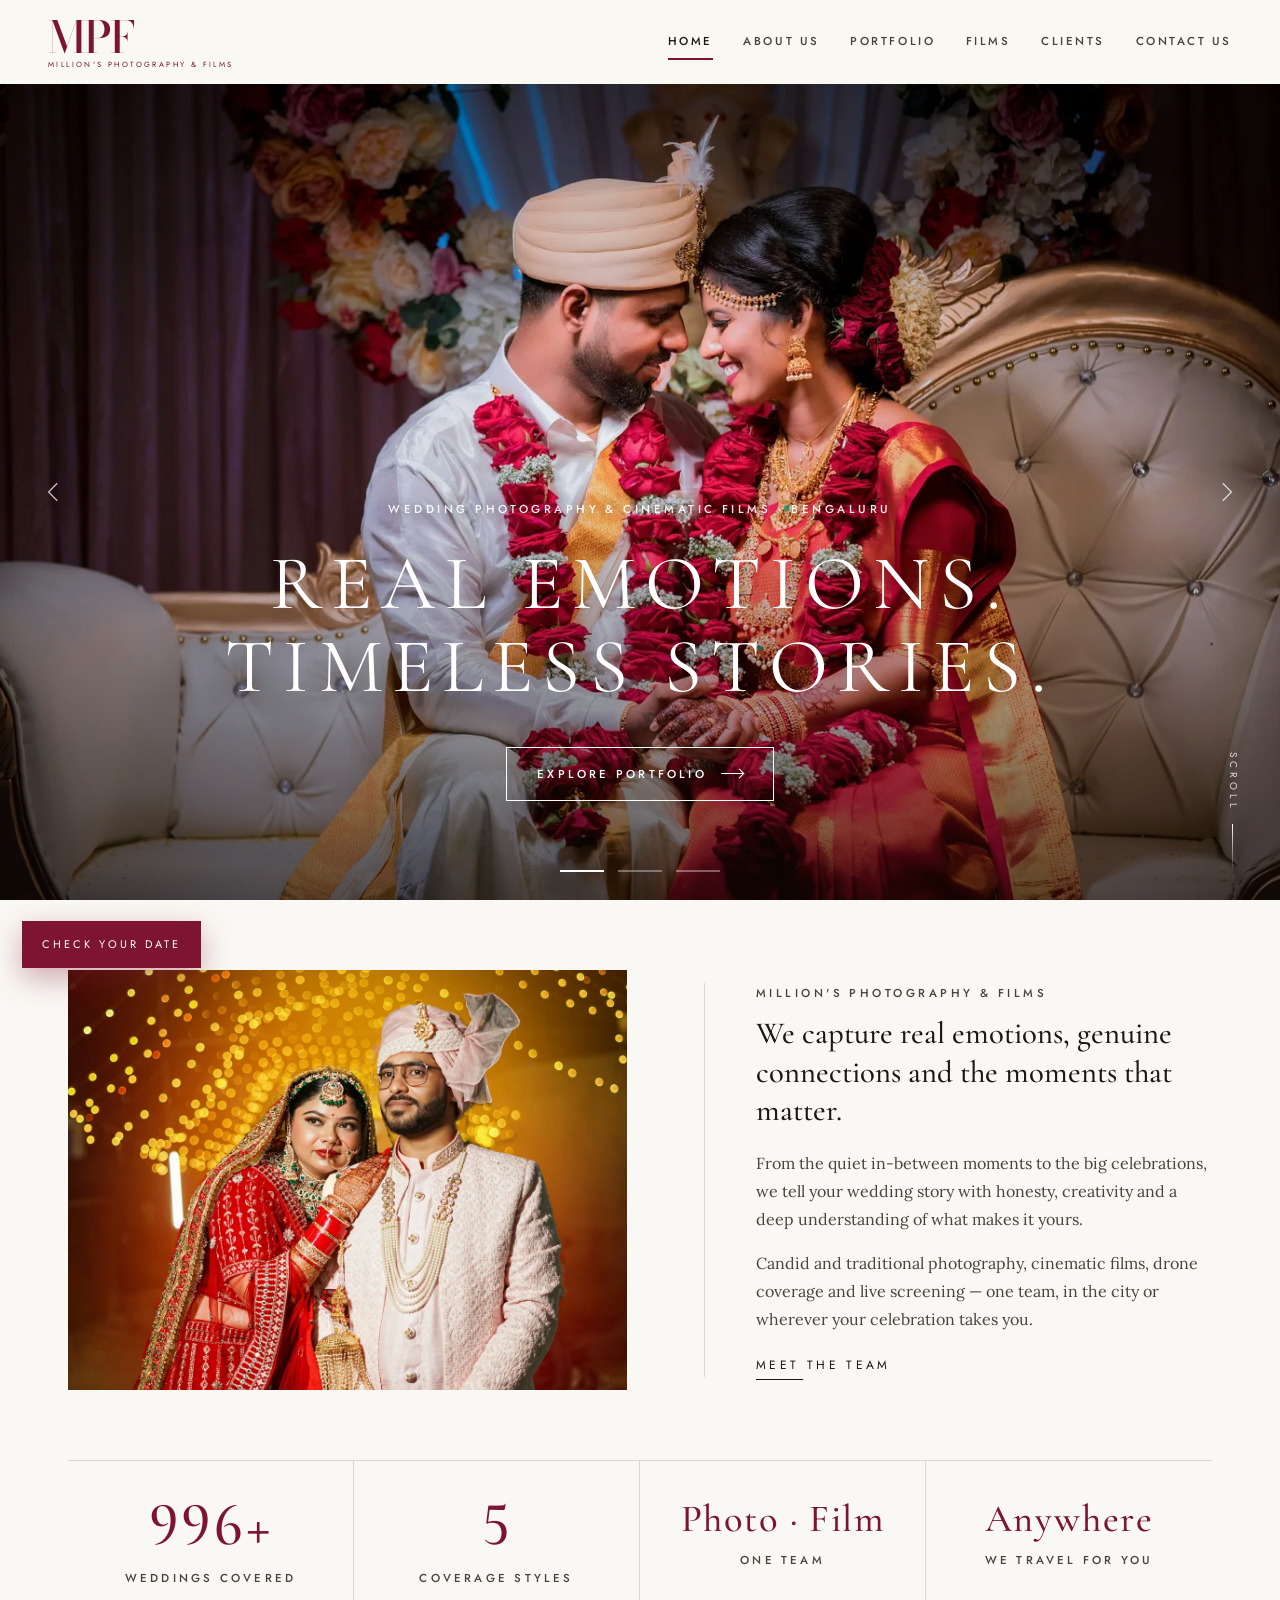
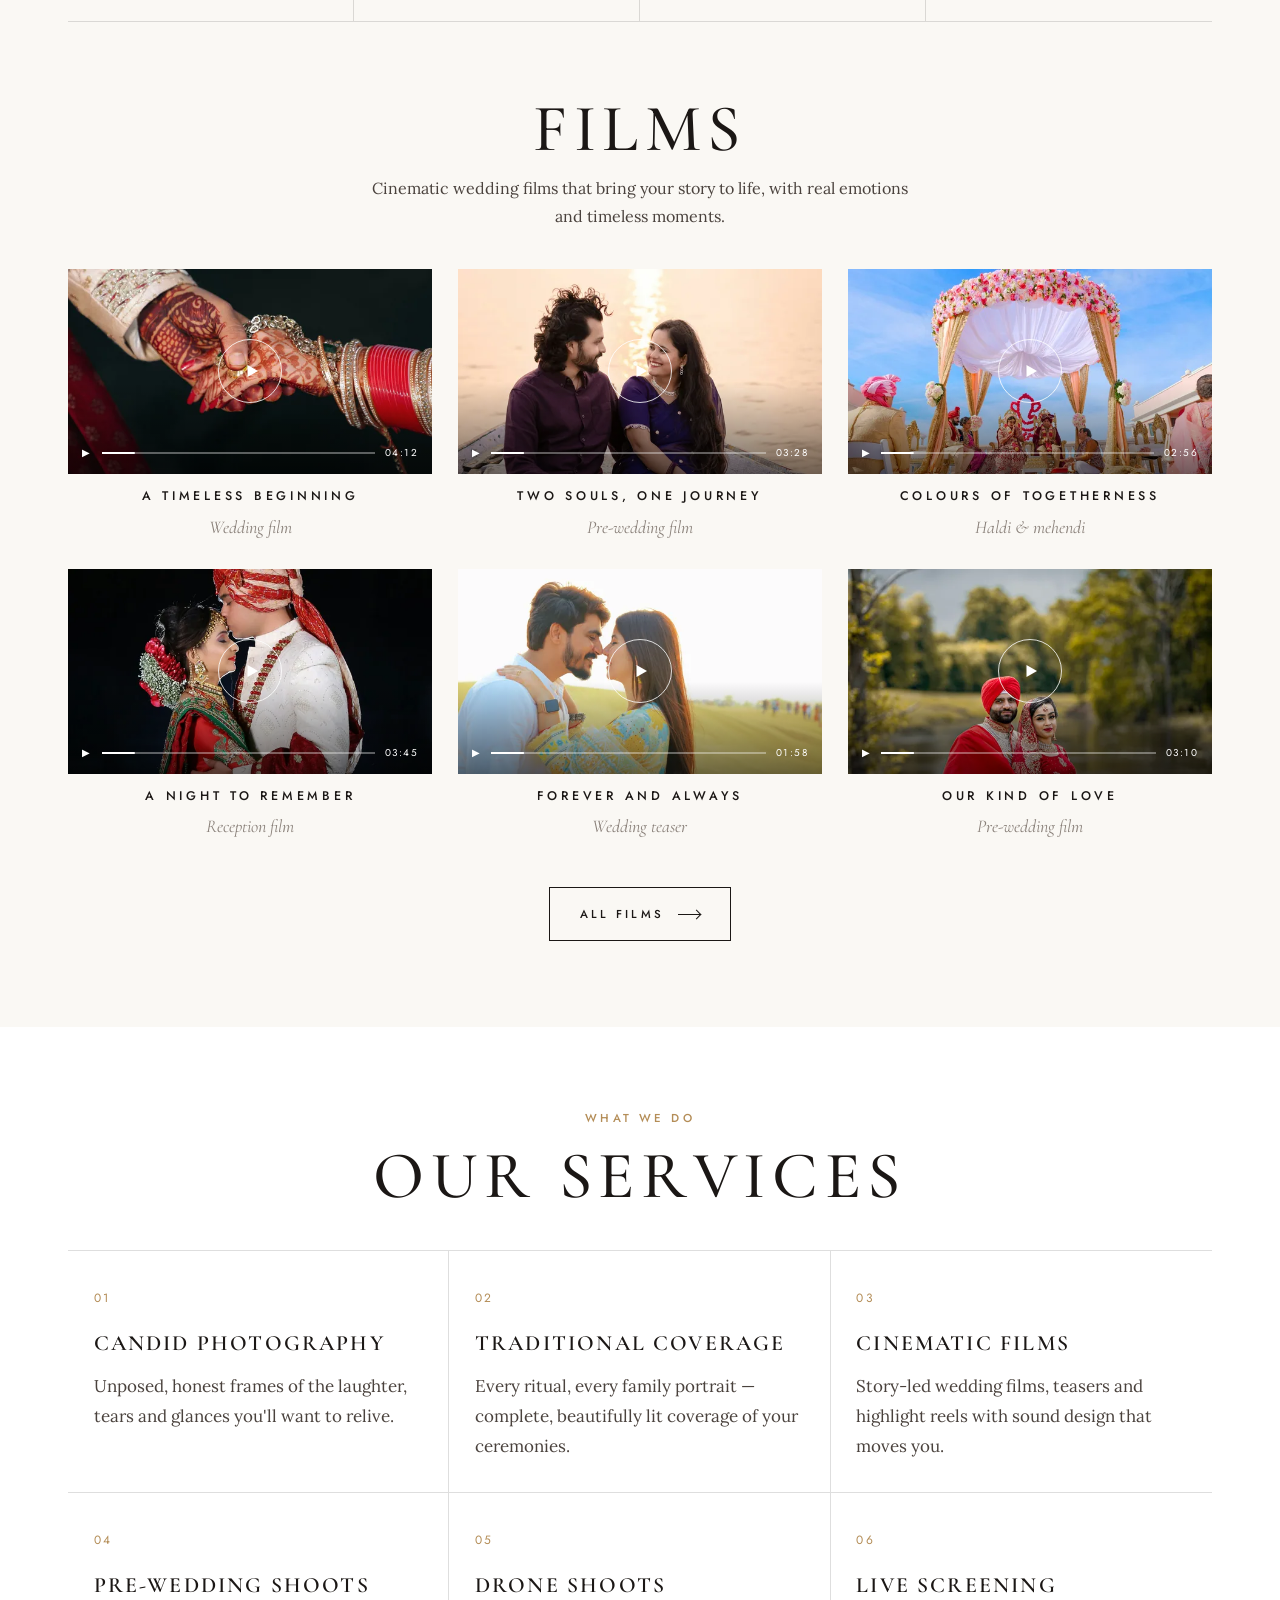
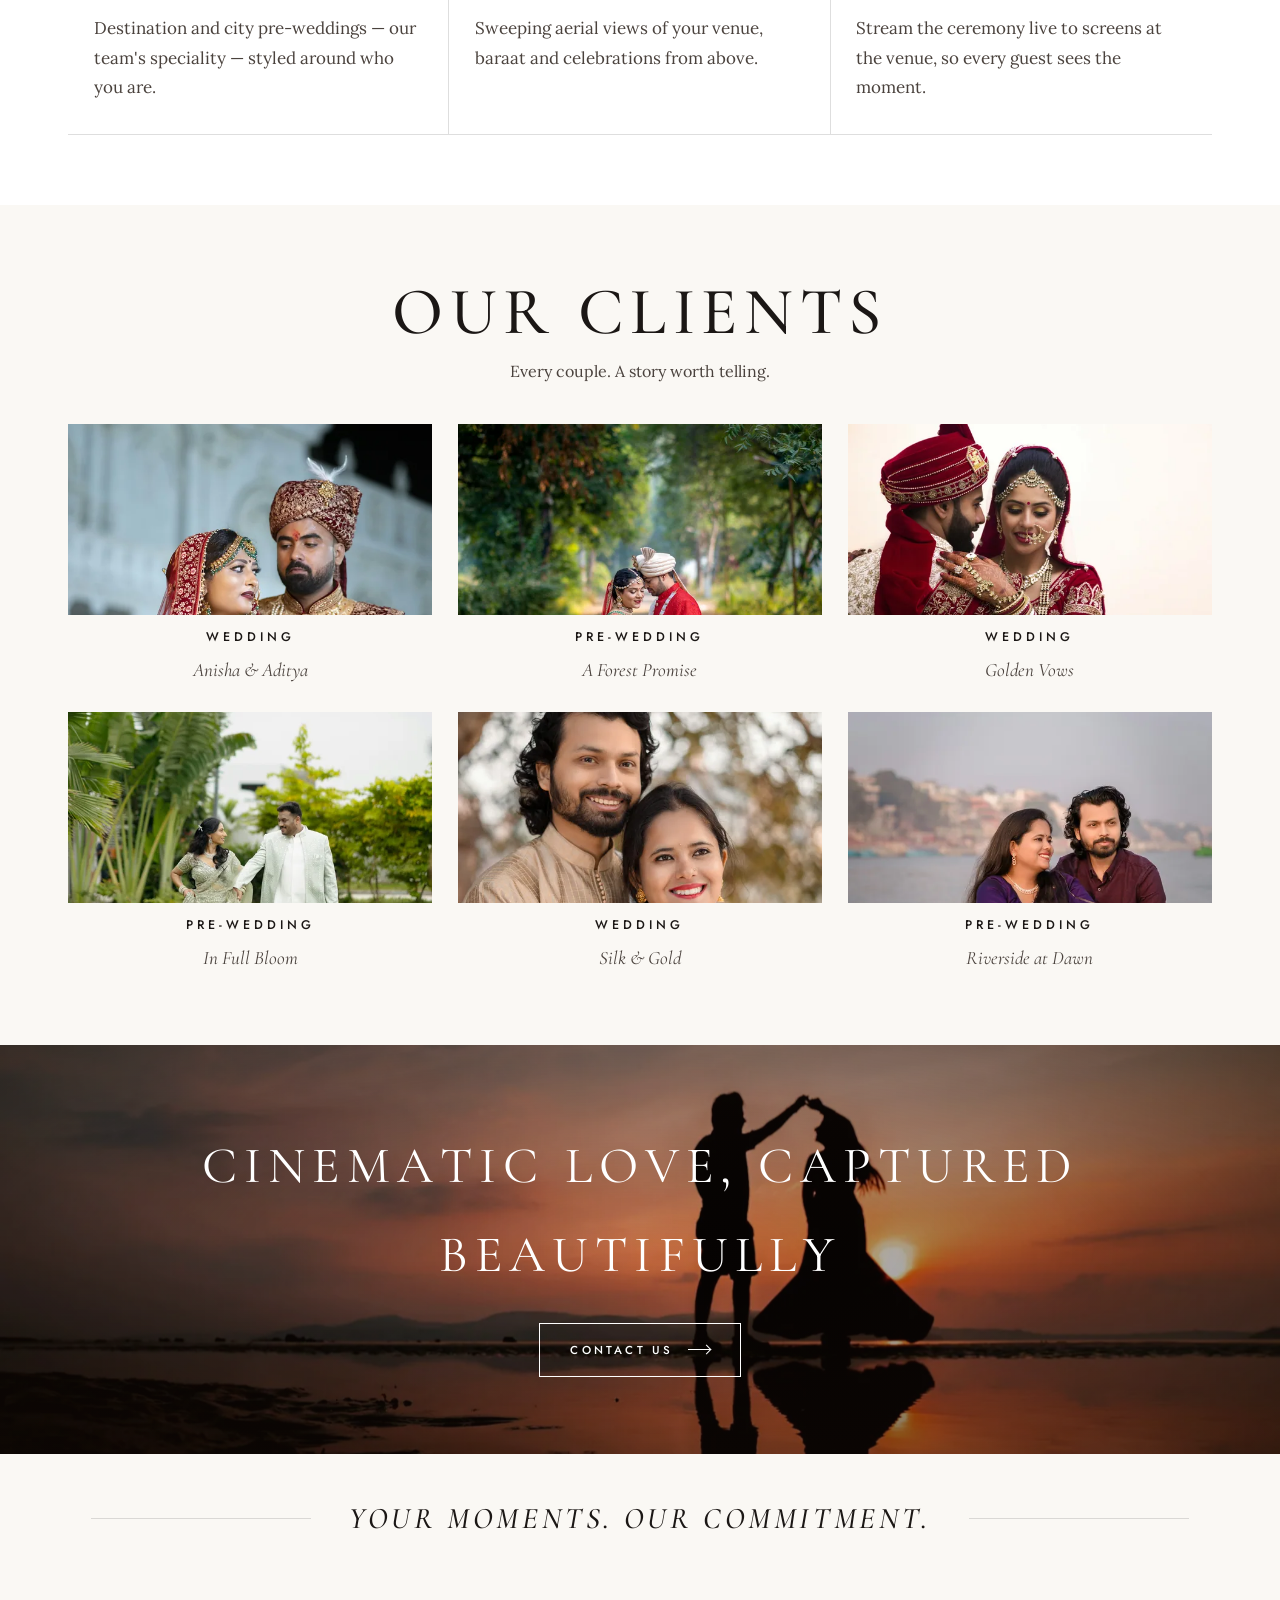
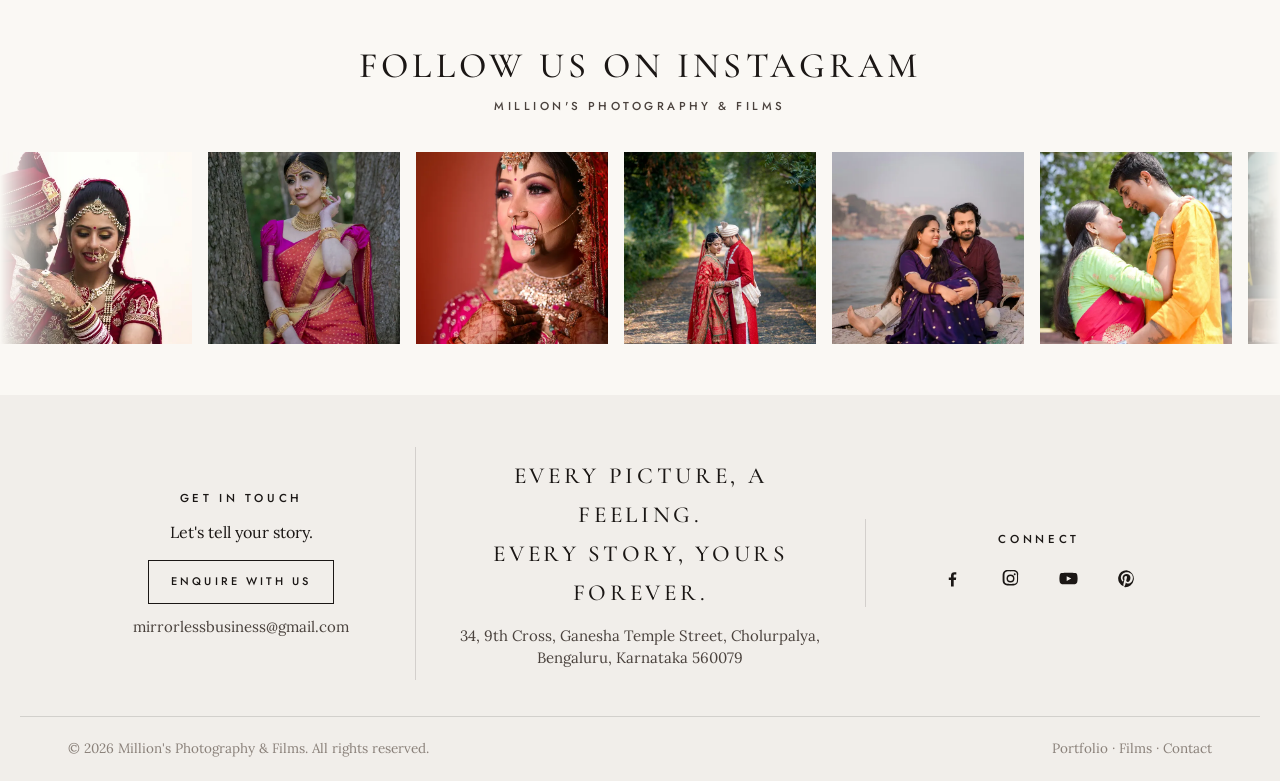
==== commit 14f57655: "Use www.millionsphotography.com for canonical, OG and sitemap URLs Co-Authored-By: Claude Opus 5.5 <" ====
--- a/index.html
+++ b/index.html
@@ -5,17 +5,17 @@
 <meta name="viewport" content="width=device-width, initial-scale=1, viewport-fit=cover">
 <title>Million&#x27;s Photography &amp; Films — Wedding Photography &amp; Cinematic Films, Bengaluru</title>
 <meta name="description" content="Million&#x27;s Photography &amp; Films — candid &amp; traditional wedding photography, cinematic wedding films, pre-wedding shoots, drone and live screening in Bengaluru.">
-<link rel="canonical" href="https://millionsphotography-five.vercel.app/">
+<link rel="canonical" href="https://www.millionsphotography.com/">
 <meta name="theme-color" content="#faf8f4">
 <meta property="og:type" content="website"><meta property="og:site_name" content="Million&#x27;s Photography &amp; Films">
 <meta property="og:title" content="Million&#x27;s Photography &amp; Films — Wedding Photography &amp; Cinematic Films, Bengaluru"><meta property="og:description" content="Million&#x27;s Photography &amp; Films — candid &amp; traditional wedding photography, cinematic wedding films, pre-wedding shoots, drone and live screening in Bengaluru.">
-<meta property="og:image" content="https://millionsphotography-five.vercel.app/assets/img/hero-palace.jpg"><meta name="twitter:card" content="summary_large_image">
+<meta property="og:image" content="https://www.millionsphotography.com/assets/img/hero-palace.jpg"><meta name="twitter:card" content="summary_large_image">
 <link rel="icon" href="assets/favicon.svg" type="image/svg+xml"><link rel="manifest" href="site.webmanifest">
 <link rel="preconnect" href="https://fonts.googleapis.com"><link rel="preconnect" href="https://fonts.gstatic.com" crossorigin>
 <link href="https://fonts.googleapis.com/css2?family=Bodoni+Moda:opsz,wght@6..96,500&family=Cormorant+Garamond:ital,wght@0,400;0,500;0,600;1,400;1,500&family=Jost:wght@400;500&family=Lora:ital,wght@0,400;0,500;1,400&display=swap" rel="stylesheet">
 <link rel="stylesheet" href="assets/css/site.css">
 <script>try{if(sessionStorage.getItem('mpf-seen'))document.documentElement.classList.add('no-loader')}catch(e){}</script>
-<script type="application/ld+json">{"@context": "https://schema.org", "@type": "ProfessionalService", "name": "Million's Photography & Films", "alternateName": "MPF", "image": "https://millionsphotography-five.vercel.app/assets/img/hero-palace.jpg", "url": "https://millionsphotography-five.vercel.app", "email": "mirrorlessbusiness@gmail.com", "address": {"@type": "PostalAddress", "streetAddress": "34, 9th Cross, Ganesha Temple Street, Cholurpalya", "addressLocality": "Bengaluru", "addressRegion": "Karnataka", "postalCode": "560079", "addressCountry": "IN"}, "areaServed": ["Bengaluru", "Karnataka", "India"], "priceRange": "₹₹₹", "knowsAbout": ["Wedding photography", "Candid photography", "Wedding cinematography", "Pre-wedding shoots", "Drone shoots"], "hasMap": "https://www.google.com/maps/search/?api=1&query=Million's+Photography,+34+9th+Cross,+Cholurpalya,+Bengaluru"}</script>
+<script type="application/ld+json">{"@context": "https://schema.org", "@type": "ProfessionalService", "name": "Million's Photography & Films", "alternateName": "MPF", "image": "https://www.millionsphotography.com/assets/img/hero-palace.jpg", "url": "https://www.millionsphotography.com", "email": "mirrorlessbusiness@gmail.com", "address": {"@type": "PostalAddress", "streetAddress": "34, 9th Cross, Ganesha Temple Street, Cholurpalya", "addressLocality": "Bengaluru", "addressRegion": "Karnataka", "postalCode": "560079", "addressCountry": "IN"}, "areaServed": ["Bengaluru", "Karnataka", "India"], "priceRange": "₹₹₹", "knowsAbout": ["Wedding photography", "Candid photography", "Wedding cinematography", "Pre-wedding shoots", "Drone shoots"], "hasMap": "https://www.google.com/maps/search/?api=1&query=Million's+Photography,+34+9th+Cross,+Cholurpalya,+Bengaluru"}</script>
 </head>
 <body data-page="index">
 <a class="skip" href="#main">Skip to content</a>
